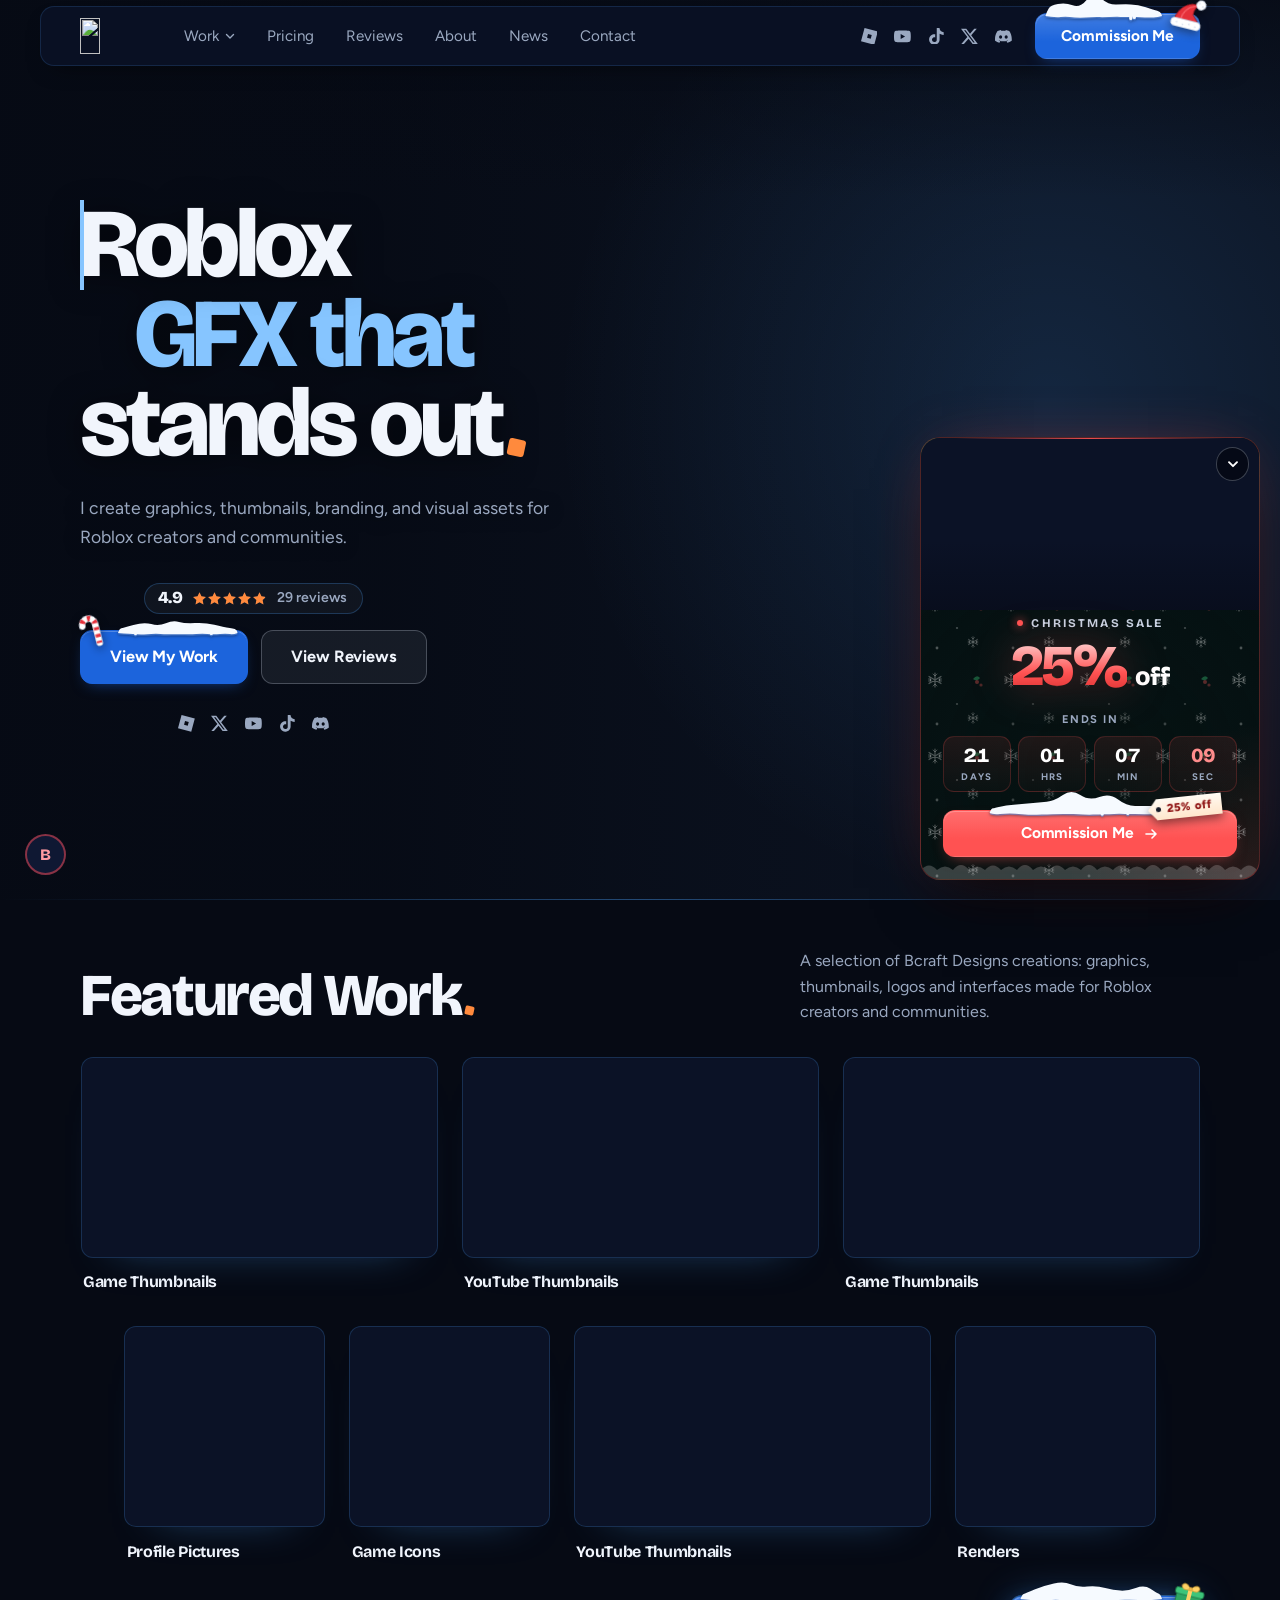
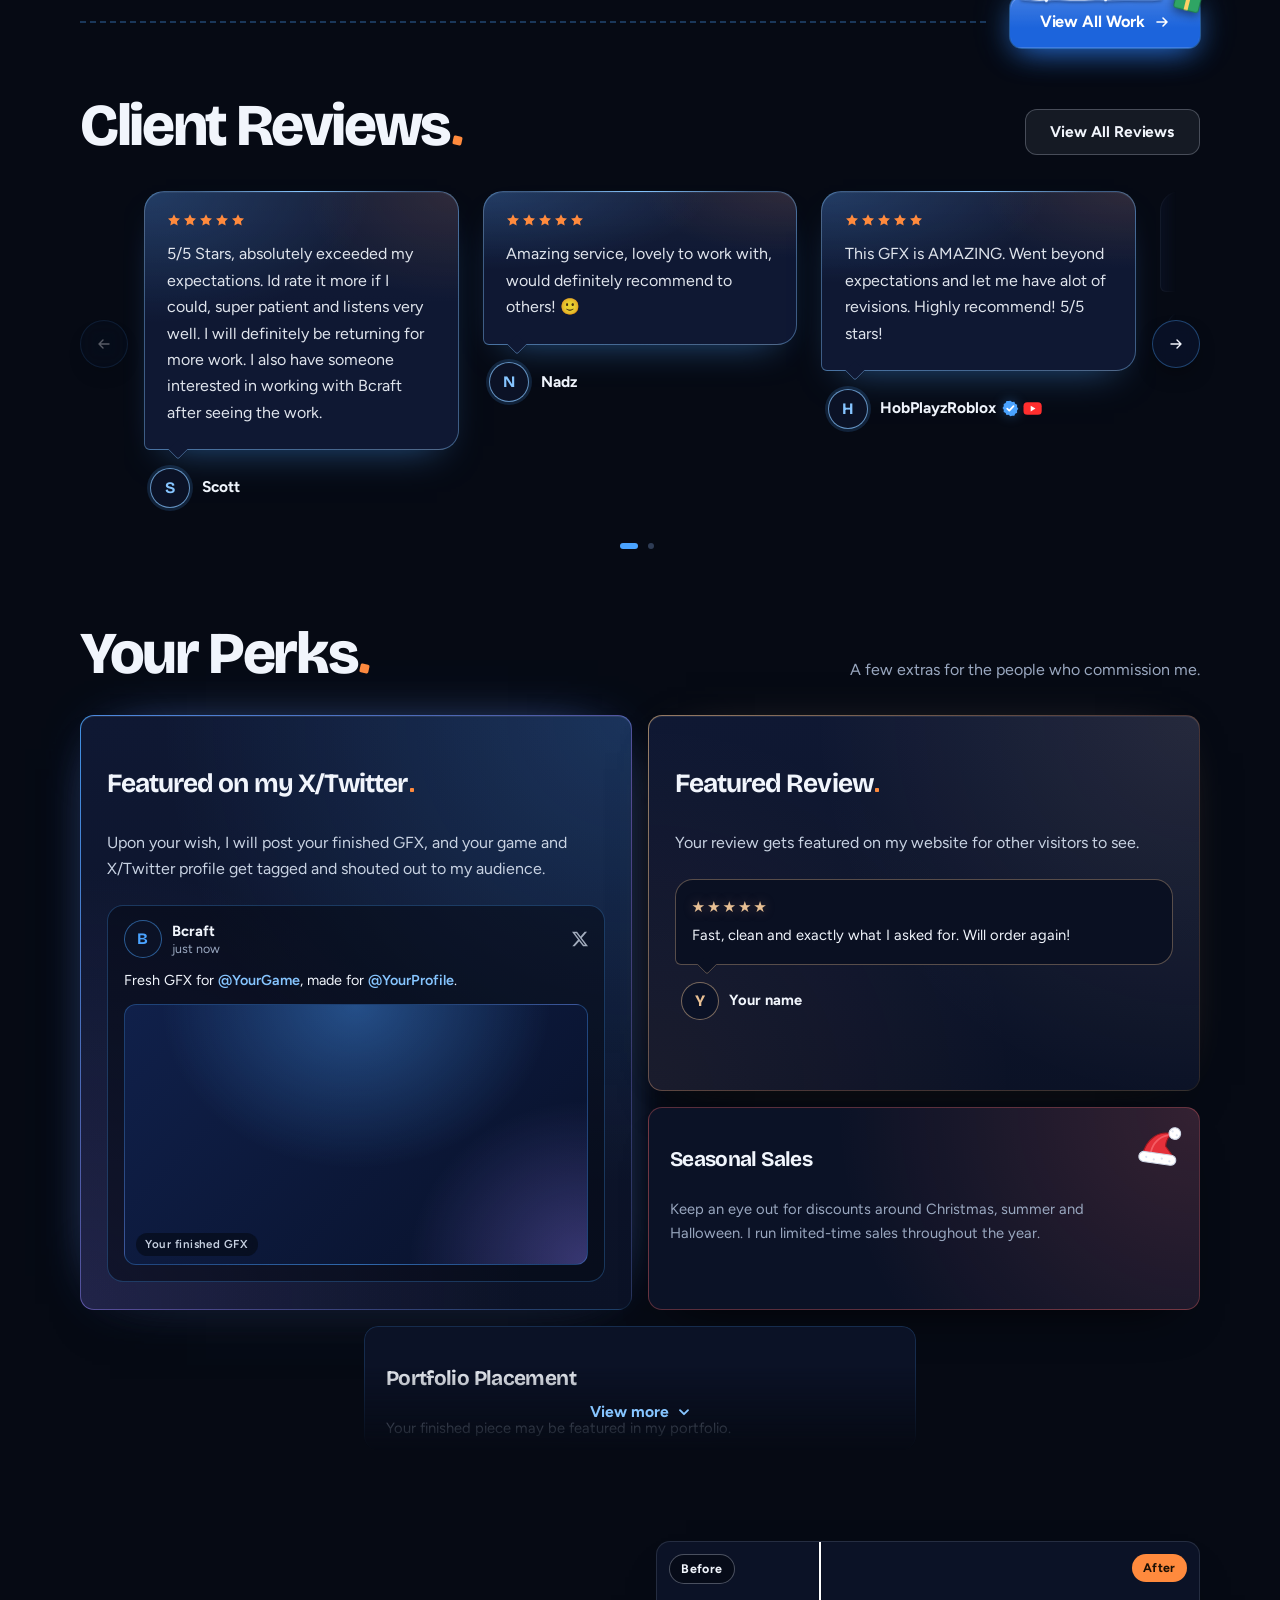
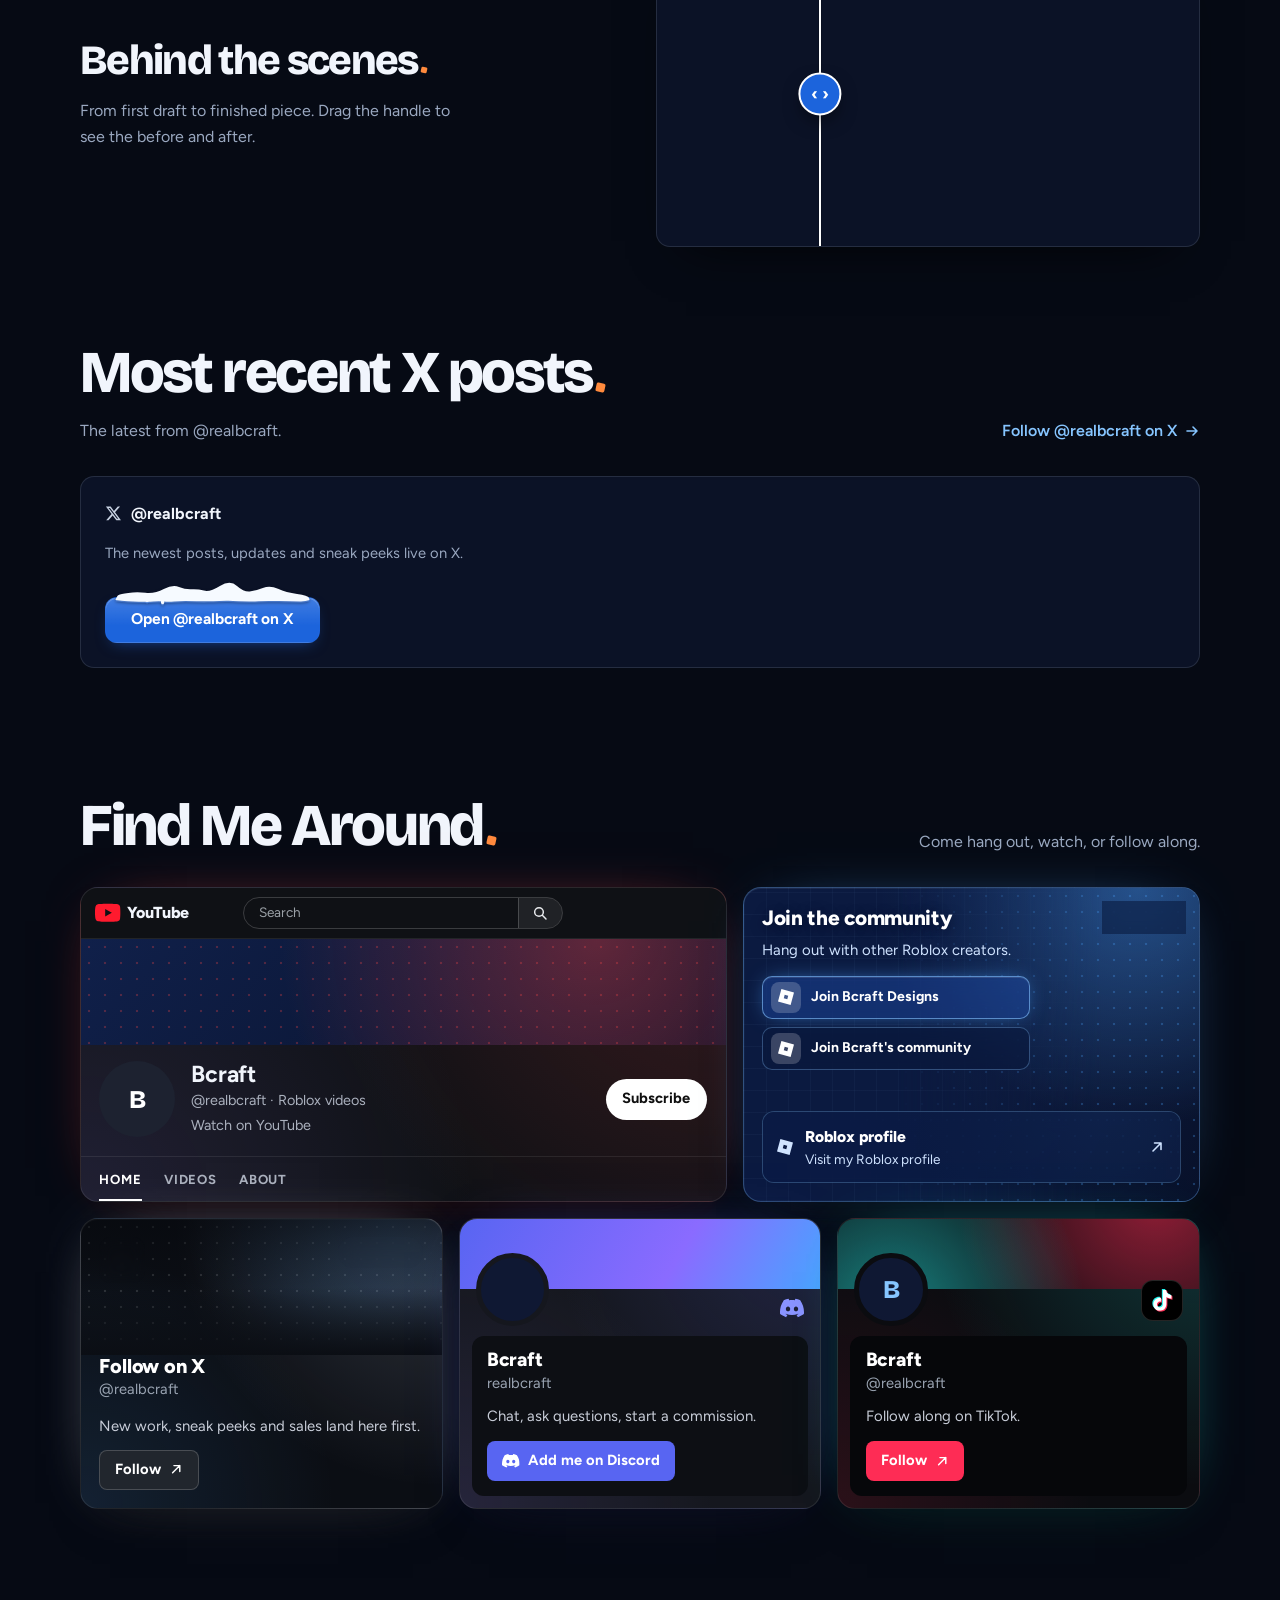
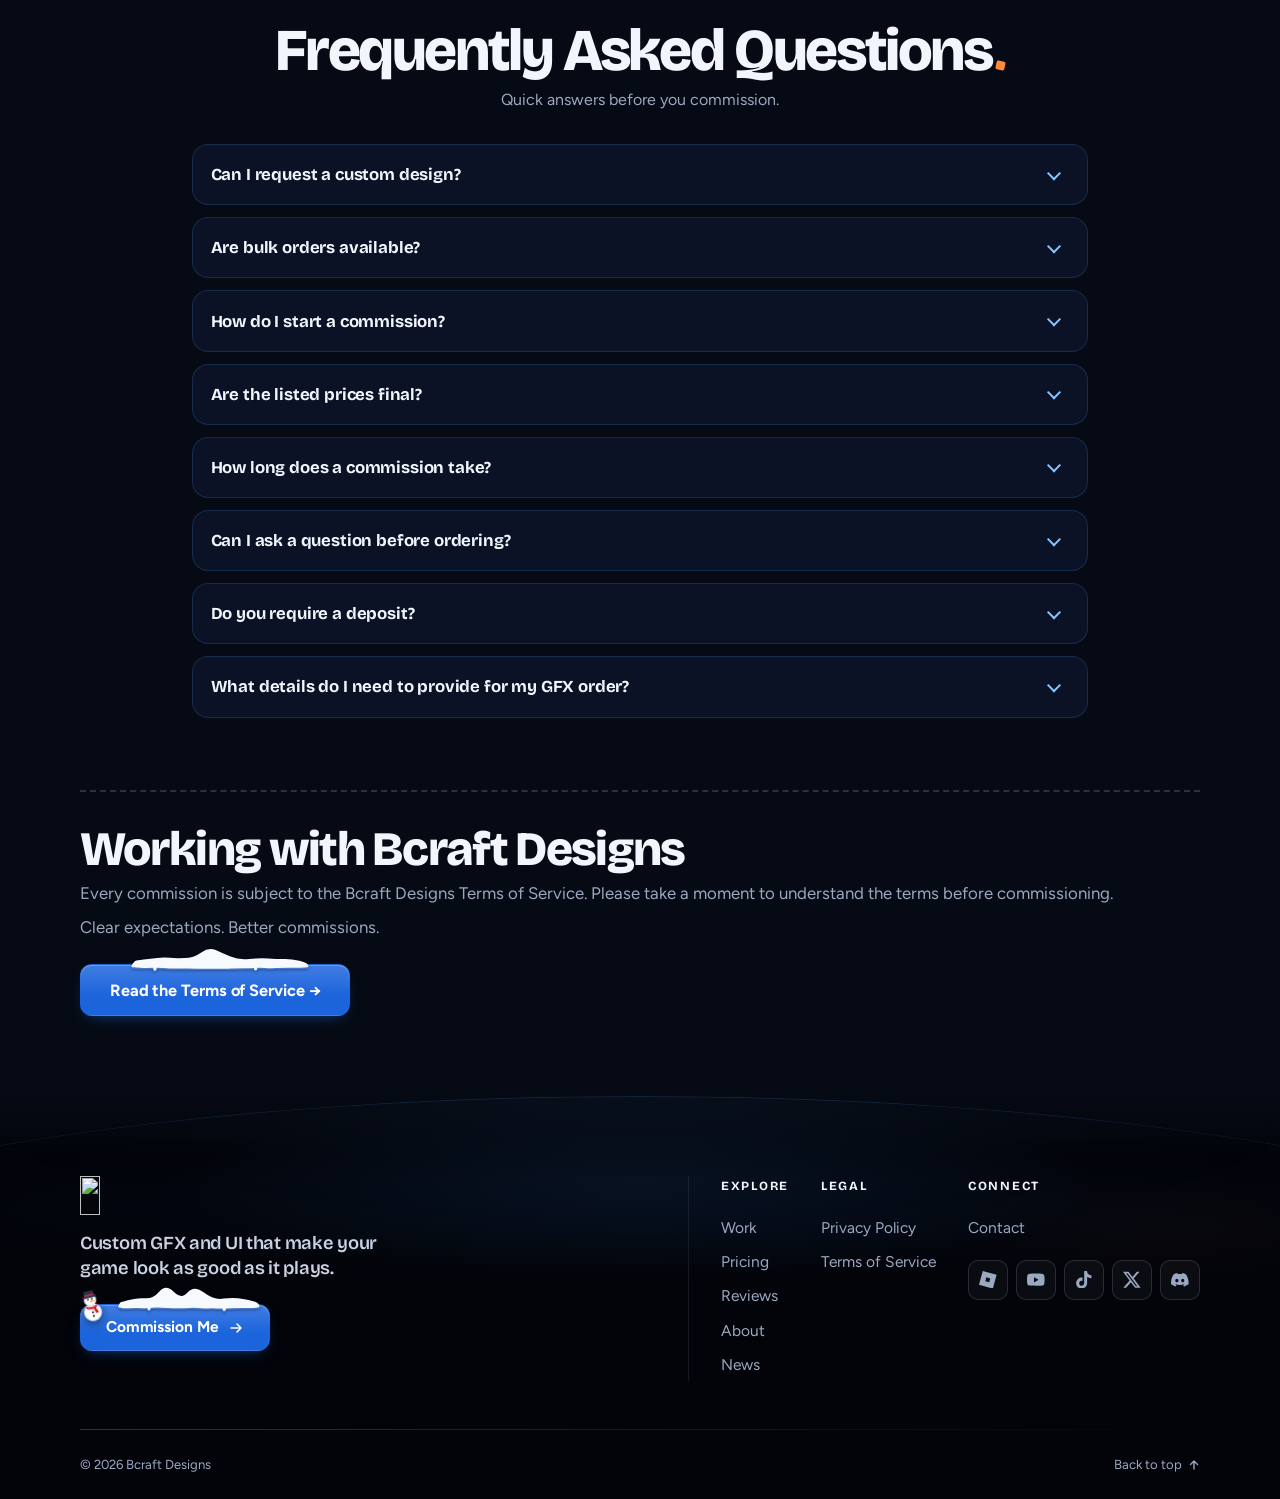
==== index.html @ 09cdb68b "1" ====
<!DOCTYPE html>
<html lang="en">
<head>
  <link rel="icon" href="/favicon.ico" sizes="any">
<link rel="icon" type="image/png" sizes="32x32" href="/favicon-32x32.png">
<link rel="apple-touch-icon" href="/apple-touch-icon.png">
  <meta charset="UTF-8">
  <meta name="viewport" content="width=device-width, initial-scale=1">
  <meta name="theme-color" content="#060a14">
  <title>Bcraft Designs | Roblox Graphics Designer</title>
  <meta name="description" content="Bcraft Designs creates graphics, thumbnails, branding, and visual assets for Roblox creators and communities.">
  <meta name="color-scheme" content="dark">
  <script type="application/ld+json">{"@context": "https://schema.org", "@type": "Organization", "name": "Bcraft Designs", "description": "Graphics, thumbnails, branding, and visual assets for Roblox creators and communities.", "sameAs": ["https://x.com/realbcraft", "https://www.roblox.com/groups/15703623/Bcrafts-community"]}</script>
  <script type="application/ld+json">{"@context": "https://schema.org", "@type": "FAQPage", "mainEntity": [{"@type": "Question", "name": "Can I request a custom design?", "acceptedAnswer": {"@type": "Answer", "text": "Yes! Custom requests are welcome. Contact me with your idea, and the price will depend on the product or service it most closely matches."}}, {"@type": "Question", "name": "Are bulk orders available?", "acceptedAnswer": {"@type": "Answer", "text": "Bulk order discounts are available for renders. Contact me to discuss your requirements."}}, {"@type": "Question", "name": "How do I start a commission?", "acceptedAnswer": {"@type": "Answer", "text": "Choose a product from the pricing carousel and use its commission button to contact me. You can also contact me about a custom request."}}, {"@type": "Question", "name": "Are the listed prices final?", "acceptedAnswer": {"@type": "Answer", "text": "The listed prices are the starting prices for the specified products. Contact me to confirm the details of your project before proceeding."}}, {"@type": "Question", "name": "How long does a commission take?", "acceptedAnswer": {"@type": "Answer", "text": "Delivery time is 1-3 days depending on complexity."}}, {"@type": "Question", "name": "Can I ask a question before ordering?", "acceptedAnswer": {"@type": "Answer", "text": "Absolutely. Use the Contact page to discuss your idea or ask any questions before committing."}}, {"@type": "Question", "name": "Do you require a deposit?", "acceptedAnswer": {"@type": "Answer", "text": "Yes — I require a 50% deposit before starting work, with the remaining balance due once your order is delivered."}}, {"@type": "Question", "name": "What details do I need to provide for my GFX order?", "acceptedAnswer": {"@type": "Answer", "text": "Please provide character references, poses, background ideas, models and any specific features you’d like included."}}]}</script>
  <link rel="preconnect" href="https://fonts.googleapis.com">
  <link rel="preconnect" href="https://fonts.gstatic.com" crossorigin>
  <link rel="stylesheet" href="https://fonts.googleapis.com/css2?family=Bricolage+Grotesque:opsz,wght@12..96,500..800&family=Figtree:wght@400;500;600;700&display=swap">
  <link rel="stylesheet" href="/style.css">
  <!-- Starts loading the hero artwork right away, so it is ready sooner -->
  <link rel="preload" as="image" href="/images/hero-main-01.webp" fetchpriority="high">
  <script src="/news-data.js"></script>
  <script src="/script.js" defer></script>
  <script src="/companion.js" defer></script>
  <!-- Homepage "Latest news" strip (data comes from news-data.js) -->
  <style>
    /* Skip link: first Tab stop, lets keyboard users jump past the menu */
    .skip-link { position: fixed; top: 0.75rem; left: 0.75rem; z-index: 1000; padding: 0.6rem 1rem; border-radius: 10px; background: var(--color-accent-bright); color: #04101f; font-weight: 800; transform: translateY(-200%); transition: transform 0.2s ease; }
    .skip-link:focus-visible { transform: none; outline: 2px solid #fff; outline-offset: 2px; }
    #top:focus { outline: none; }
    html { scroll-padding-top: 5.5rem; }

    /* Show the first hero picture right away (before script.js runs).
       Once the script turns it into a slide it gets .hero-slide and the normal slideshow rules take over. */
    .hero .hero-art-main .hero-art-image:not(.hero-slide) { opacity: 1; }

    /* Homepage: sections flow into each other with the same background.
       The coloured side glows (blue / violet / reviews) that used to fade in
       with every new section were removed, so there is no colour change as you scroll. */
    .news-strip { position: relative; }
    .news-strip > .container { position: relative; }

    /* Less space around the reviews section */
    .section.work { padding-bottom: var(--space-3); }
    .section.reviews { padding-top: var(--space-3); padding-bottom: var(--space-2); }
    .section.reviews .section-head { margin-bottom: var(--space-3); }

    /* Reviews: round arrows float beside the cards on wide screens, dots sit centred underneath.
       Below 1000px the arrows move to the two ends of one slim control bar. */
    .review-carousel .review-controls[hidden] { display: none !important; }
    .review-carousel[data-review-carousel] .review-controls { justify-content: space-between; width: min(100%, 20rem); margin: var(--space-1) auto 0; padding: 0.3rem; border: 1px solid var(--color-border); border-radius: 999px; background: rgba(6, 10, 20, 0.6); }
    .review-carousel .review-arrow { width: 40px; height: 40px; border-radius: 50%; border-color: rgba(var(--rgb-blue), 0.35); background-color: rgba(10, 18, 40, 0.85); }
    .review-carousel .review-dots { justify-content: center; }
    @media (min-width: 1000px) {
      .review-carousel[data-review-carousel] { padding-inline: 4rem; }
      .review-carousel[data-review-carousel] .review-controls { display: contents; }
      .review-carousel .review-arrow { position: absolute; top: calc(50% - 1.6rem); width: 48px; height: 48px; margin-top: -24px; -webkit-backdrop-filter: blur(8px); backdrop-filter: blur(8px); box-shadow: 0 10px 24px -12px rgba(0, 0, 0, 0.9); }
      .review-carousel [data-review-prev] { left: 0; }
      .review-carousel [data-review-next] { right: 0; }
      .review-carousel .review-dots { margin-top: 0.5rem; }
    }

    /* Compact "Latest news": small side-by-side cards */
    .news-strip { padding: var(--space-3) 0 var(--space-3); }
    .news-strip-head { display: flex; align-items: flex-end; justify-content: space-between; gap: 0.5rem 1.5rem; margin-bottom: var(--space-4); }
    .news-strip-all { display: inline-flex; align-items: center; gap: 0.35rem; color: var(--color-accent-bright); font-size: 0.88rem; font-weight: 700; }
    .news-strip-all svg { transition: transform 0.2s var(--spring); }
    .news-strip-all:hover svg { transform: translateX(3px); }
    .news-strip-list { display: grid; grid-template-columns: repeat(auto-fit, minmax(min(100%, 21rem), 1fr)); gap: 0.75rem; }
    .news-strip .tag::before { display: none; }
    .news-card { position: relative; display: flex; flex-direction: column; align-items: stretch; gap: 0; text-align: center; color: inherit; transition: transform 0.25s var(--spring); }
    .news-card:hover { transform: translateY(-2px); }
    .news-card:hover .news-card-body { border-color: rgba(var(--rgb-blue), 0.55); }
    .news-card:focus-visible { outline: none; }
    .news-card:focus-visible .news-card-body { outline: 2px solid var(--color-accent-bright); outline-offset: 3px; }
    .news-card-thumb { position: relative; z-index: 2; flex: none; align-self: center; width: 17rem; max-width: 100%; margin-bottom: -1.5rem; overflow: hidden; aspect-ratio: 1430 / 731; border: 1px solid var(--color-border); border-radius: 10px; box-shadow: 0 14px 22px -8px rgba(0, 0, 0, 0.95), 0 0 0 3px var(--color-bg, #060a14); background: linear-gradient(135deg, #10204a, #08112a); }
    .news-card-thumb img.news-card-img { position: absolute; inset: 0; display: block; width: 100%; height: 100%; object-fit: contain; }
    .news-card-thumb:not(.is-template)::before { content: ""; position: absolute; inset: -16px; background: var(--img, none) center / cover no-repeat; filter: blur(22px) brightness(0.65) saturate(1.15); }
    .news-card-thumb.is-template { display: flex; align-items: center; justify-content: center; }
    .news-card-logo { display: block; width: 40%; height: auto; opacity: 0.9; }
        .news-card-body { display: flex; flex: 1; flex-direction: column; align-items: center; gap: 0.25rem; min-width: 0; padding: 2.5rem 1rem 1rem; border: 1px solid var(--color-border); border-radius: var(--radius-card); background-color: var(--color-surface); transition: border-color 0.2s ease; }
    .news-card-meta { display: flex; flex-wrap: wrap; align-items: center; justify-content: center; gap: 0.25rem 0.6rem; }
    .news-card-date { color: var(--color-text-muted); font-size: 0.8rem; font-weight: 600; }
    .news-card-flag { display: inline-block; padding: 0.05rem 0.5rem; border-radius: 5px; background: var(--color-orange); color: var(--color-orange-ink); font-size: 0.72rem; font-weight: 800; transform: rotate(-2deg); }
    .news-card-title { font-size: 1rem; font-weight: 800; line-height: 1.2; letter-spacing: -0.02em; transition: color 0.15s ease; }
    .news-card:hover .news-card-title { color: var(--color-accent-bright); }
    .news-card-desc { display: -webkit-box; -webkit-box-orient: vertical; -webkit-line-clamp: 1; line-clamp: 1; overflow: hidden; max-width: 100%; color: var(--color-text-muted); font-size: 0.86rem; }
    .news-card-more { display: none; }
    .news-placeholder { padding: 0 0.25em; border-bottom: 1px dashed var(--color-orange); border-radius: 3px; background: rgba(var(--rgb-orange), 0.16); color: var(--color-orange-bright); font-weight: 600; }
        @media (prefers-reduced-motion: reduce) {
      .news-card, .news-card:hover, .news-card-body, .news-strip-all svg { transition: none; transform: none; }
    }

    /* Most recent X posts: phones show only the newest post, and the heading says "post" (not "posts") */
    .x-title-single { display: none; }
    @media (max-width: 640px) {
      .x-title-multi { display: none; }
      .x-title-single { display: inline; }
      #x-posts .x-posts-list > .x-post:nth-child(n+2) { display: none; }
    }

    /* News post window (copied from the news page, so a post opens right here on the homepage) */
    .news-sr { position: absolute; width: 1px; height: 1px; margin: -1px; padding: 0; overflow: hidden; clip: rect(0 0 0 0); white-space: nowrap; border: 0; }
    .news-meta { display: flex; flex-wrap: wrap; align-items: center; gap: 0.4rem 0.8rem; }
    .news-date { color: var(--color-text-muted); font-size: 0.86rem; font-weight: 600; }
    .news-badge { display: inline-block; padding: 0.1rem 0.6rem; border: 1px dashed rgba(var(--rgb-orange), 0.7); border-radius: 999px; color: var(--color-orange-bright); font-size: 0.76rem; font-weight: 700; line-height: 1.5; }
    .news-thumb { position: relative; overflow: hidden; aspect-ratio: 1280 / 720; border: 1px solid var(--color-border); border-radius: var(--radius); background: linear-gradient(135deg, #10204a, #08112a); }
    .news-thumb-img { position: absolute; inset: 0; display: block; width: 100%; height: 100%; object-fit: contain; }
    .news-thumb:not(.is-template)::before { content: ""; position: absolute; inset: -16px; background: var(--img, none) center / cover no-repeat; filter: blur(22px) brightness(0.65) saturate(1.15); }
    .news-thumb.is-template { display: flex; align-items: center; justify-content: center; background: radial-gradient(ellipse 70% 80% at 50% 40%, rgba(var(--rgb-blue), 0.18), transparent 75%), linear-gradient(135deg, #10204a, #08112a); }
    .news-thumb-logo { display: block; width: 42%; height: auto; opacity: 0.9; }
    .news-dialog .tag::before { display: none; }
    /* Article view (dialog): small and quiet */
    .news-dialog { width: min(34rem, calc(100% - 1.5rem)); max-height: calc(100vh - 1.5rem); max-height: calc(100dvh - 1.5rem); margin: auto; padding: 0; overflow: auto; overscroll-behavior: contain; border: 1px solid rgba(var(--rgb-blue), 0.32); border-radius: var(--radius-card); background: var(--color-surface); color: var(--color-text); box-shadow: 0 30px 70px -30px rgba(0, 0, 0, 0.9); }
    .news-dialog::backdrop { background: rgba(3, 6, 14, 0.8); }
    .news-article-bar { position: sticky; top: 0; z-index: 5; display: flex; justify-content: flex-end; height: 0; padding: 0 0.6rem; pointer-events: none; }
    .news-close { display: inline-flex; align-items: center; justify-content: center; width: 2.5rem; height: 2.5rem; margin-top: 0.6rem; border: 1px solid rgba(var(--rgb-silver), 0.3); border-radius: 50%; background-color: rgba(11, 18, 38, 0.9); color: var(--color-text); cursor: pointer; pointer-events: auto; transition: background-color 0.15s ease, border-color 0.15s ease; }
    .news-close:hover { border-color: var(--color-accent-bright); background-color: rgba(var(--rgb-blue), 0.25); }
    .news-article-body { padding: var(--space-3) var(--space-3) var(--space-3); padding-right: 3.6rem; }
    .news-article-title { margin-top: 0.8rem; font-size: clamp(1.5rem, 4.5vw, 1.9rem); font-weight: 800; line-height: 1.1; letter-spacing: -0.03em; }
    .news-article-lede { margin-top: 0.7rem; color: var(--color-silver); font-size: 1rem; }
    .news-dialog .news-thumb { width: 100%; max-width: none; margin: 0; border: 0; border-bottom: 1px solid var(--color-border); border-radius: 0; }
    .news-prose { margin-top: 1rem; padding-top: 1rem; border-top: 1px solid var(--color-border); }
    .news-prose p { margin-top: 0.8rem; color: #dbe3f1; font-size: 0.97rem; line-height: 1.7; }
    .news-prose p:first-child { margin-top: 0; }
    .news-prose h3 { margin-top: 1.3rem; font-size: 1.05rem; font-weight: 800; letter-spacing: -0.02em; }
    .news-prose ul { display: grid; gap: 0.4rem; margin-top: 0.8rem; }
    .news-prose li { position: relative; padding-left: 1.1rem; color: #dbe3f1; font-size: 0.97rem; line-height: 1.6; }
    .news-prose li::before { content: ""; position: absolute; left: 0; top: 0.65em; width: 0.4em; height: 0.4em; background-color: var(--color-accent); transform: rotate(45deg); }
    .news-article-actions { display: flex; flex-wrap: wrap; gap: 0.7rem; margin-top: var(--space-3); }
    @media (prefers-reduced-motion: no-preference) {
      .news-dialog[open] { animation: news-dialog-in 0.2s ease both; }
      @keyframes news-dialog-in { from { opacity: 0; transform: translateY(10px); } to { opacity: 1; transform: none; } }
    }
    @media (prefers-reduced-motion: reduce) { .news-close { transition: none; } }

  </style>

</head>
<body class="is-home">
  <a class="skip-link" href="#top">Skip to main content</a>

  <!-- ===== BACKGROUND (decorative, sits behind everything) =====
       The design grid and its details are drawn by style.css (section 3b).
       Only the soft cursor light lives in here. -->
  <div class="site-background" aria-hidden="true">
    <div class="cursor-light" id="cursor-light"></div>
  </div>

  <!-- ===== HEADER / NAVIGATION ===== -->
  <header class="site-header">
    <div class="container header-inner">
      <a class="site-logo" href="/" aria-label="Bcraft Designs, go to homepage" data-tooltip="Go to homepage">
        <img class="site-logo-image" src="/images/logo.webp" alt="" width="512" height="329">
      </a>

      <button class="menu-toggle" type="button" aria-expanded="false" aria-controls="site-menu" aria-label="Open menu">
        <span class="menu-toggle-bar"></span>
        <span class="menu-toggle-bar"></span>
      </button>

      <div class="site-menu" id="site-menu">
        <nav class="site-nav" aria-label="Main navigation">
          <ul class="nav-list">

            <!-- WORK mega menu (preview images are set in script.js) -->
            <li class="nav-item has-mega">
              <button class="nav-link nav-trigger" type="button" aria-expanded="false" aria-controls="mega-work">
                Work <svg class="nav-chevron" width="10" height="10" viewBox="0 0 10 10" aria-hidden="true" focusable="false"><path d="M1.5 3.5 5 7l3.5-3.5" fill="none" stroke="currentColor" stroke-width="1.4" stroke-linecap="round" stroke-linejoin="round"/></svg>
              </button>
              <div class="mega mega-work" id="mega-work" data-mega="work">
                <div class="mega-inner">
                  <div class="mega-main">
                    <p class="mega-eyebrow">Browse the work</p>
                    <ul class="mega-links">
                  <li>
                    <a class="mega-link" href="/work/#game-thumbnails" data-preview="thumbnails">
                      <span class="mega-link-icon" aria-hidden="true"><svg viewBox="0 0 24 24" width="22" height="22" fill="none" stroke="currentColor" stroke-width="1.7" stroke-linecap="round" stroke-linejoin="round" focusable="false"><rect x="3" y="5" width="18" height="14" rx="3"/><circle cx="9" cy="10" r="1.6"/><path d="m21 16-5-5-8 8"/></svg></span>
                      <span class="mega-link-body">
                        <span class="mega-link-title">Thumbnails</span>
                        <span class="mega-link-text">Game and YouTube thumbnails.</span>
                      </span>
                      <svg class="mega-arrow" width="16" height="16" viewBox="0 0 16 16" aria-hidden="true" focusable="false"><path d="M3 8h10M9 4l4 4-4 4" fill="none" stroke="currentColor" stroke-width="1.4" stroke-linecap="round" stroke-linejoin="round"/></svg>
                    </a>
                  </li>
                  <li>
                    <a class="mega-link" href="/work/#game-icons" data-preview="game-icons">
                      <span class="mega-link-icon" aria-hidden="true"><svg viewBox="0 0 24 24" width="22" height="22" fill="none" stroke="currentColor" stroke-width="1.7" stroke-linecap="round" stroke-linejoin="round" focusable="false"><rect x="4" y="4" width="7" height="7" rx="2"/><rect x="13" y="4" width="7" height="7" rx="2"/><rect x="4" y="13" width="7" height="7" rx="2"/><rect x="13" y="13" width="7" height="7" rx="2"/></svg></span>
                      <span class="mega-link-body">
                        <span class="mega-link-title">Game Icons</span>
                        <span class="mega-link-text">Small squares, big first impressions.</span>
                      </span>
                      <svg class="mega-arrow" width="16" height="16" viewBox="0 0 16 16" aria-hidden="true" focusable="false"><path d="M3 8h10M9 4l4 4-4 4" fill="none" stroke="currentColor" stroke-width="1.4" stroke-linecap="round" stroke-linejoin="round"/></svg>
                    </a>
                  </li>
                  <li>
                    <a class="mega-link" href="/work/#ui" data-preview="ui">
                      <span class="mega-link-icon" aria-hidden="true"><svg viewBox="0 0 24 24" width="22" height="22" fill="none" stroke="currentColor" stroke-width="1.7" stroke-linecap="round" stroke-linejoin="round" focusable="false"><rect x="3" y="4" width="18" height="16" rx="3"/><path d="M3 9h18M9 9v11"/></svg></span>
                      <span class="mega-link-body">
                        <span class="mega-link-title">UI</span>
                        <span class="mega-link-text">Roblox interface and UI design.</span>
                      </span>
                      <svg class="mega-arrow" width="16" height="16" viewBox="0 0 16 16" aria-hidden="true" focusable="false"><path d="M3 8h10M9 4l4 4-4 4" fill="none" stroke="currentColor" stroke-width="1.4" stroke-linecap="round" stroke-linejoin="round"/></svg>
                    </a>
                  </li>
                  <li>
                    <a class="mega-link" href="/work/#more" data-preview="more">
                      <span class="mega-link-icon" aria-hidden="true"><svg viewBox="0 0 24 24" width="22" height="22" fill="none" stroke="currentColor" stroke-width="1.7" stroke-linecap="round" stroke-linejoin="round" focusable="false"><circle cx="6" cy="12" r="1.5" fill="currentColor"/><circle cx="12" cy="12" r="1.5" fill="currentColor"/><circle cx="18" cy="12" r="1.5" fill="currentColor"/></svg></span>
                      <span class="mega-link-body">
                        <span class="mega-link-title">More</span>
                        <span class="mega-link-text">Everything else I make.</span>
                      </span>
                      <svg class="mega-arrow" width="16" height="16" viewBox="0 0 16 16" aria-hidden="true" focusable="false"><path d="M3 8h10M9 4l4 4-4 4" fill="none" stroke="currentColor" stroke-width="1.4" stroke-linecap="round" stroke-linejoin="round"/></svg>
                    </a>
                  </li>
                    </ul>
                    <div class="mega-foot">
                      <a class="mega-all" href="/work/">View all work <svg class="mega-arrow" width="16" height="16" viewBox="0 0 16 16" aria-hidden="true" focusable="false"><path d="M3 8h10M9 4l4 4-4 4" fill="none" stroke="currentColor" stroke-width="1.4" stroke-linecap="round" stroke-linejoin="round"/></svg></a>
                      <a class="mega-aside" href="/pricing/">
                        <span class="mega-aside-text">Need something custom?</span>
                        <span class="mega-aside-link">See pricing</span>
                      </a>
                    </div>
                    <!-- Large banner slot. Image path is set in script.js (MEGA_BANNER_DATA) -->
                    <figure class="mega-banner" aria-hidden="true">
                      <img class="mega-banner-image" src="" alt="">
                    </figure>
                  </div>
                </div>
              </div>
            </li>

            <li class="nav-item"><a class="nav-link" href="/pricing/">Pricing</a></li>
            <li class="nav-item"><a class="nav-link" href="/reviews/">Reviews</a></li>
            <li class="nav-item"><a class="nav-link" href="/about/">About</a></li>
            <li class="nav-item"><a class="nav-link" href="/news/">News</a></li>
            <li class="nav-item"><a class="nav-link" href="/contact/">Contact</a></li>
          </ul>
        </nav>
        <!-- Social icons. The links are set in script.js (SOCIAL_LINKS), not here. -->
        <ul class="nav-socials" aria-label="Bcraft Designs on social media">
          <li>
            <a class="nav-social" href="#" data-social="robloxCommunity" data-tooltip="Roblox" aria-label="Bcraft Designs on Roblox">
              <svg viewBox="0 0 24 24" aria-hidden="true" focusable="false"><path fill="currentColor" d="M18.926 23.998 0 18.892 5.075 0 24 5.108ZM15.348 10.09l-5.282-1.453-1.414 5.273 5.282 1.453z"/></svg>
            </a>
          </li>
          <li>
            <a class="nav-social" href="#" data-social="youtube" data-tooltip="YouTube" aria-label="Bcraft Designs on YouTube">
              <svg viewBox="0 0 24 24" aria-hidden="true" focusable="false"><path fill="currentColor" d="M23.498 6.186a3.016 3.016 0 0 0-2.122-2.136C19.505 3.545 12 3.545 12 3.545s-7.505 0-9.377.505A3.017 3.017 0 0 0 .502 6.186C0 8.07 0 12 0 12s0 3.93.502 5.814a3.016 3.016 0 0 0 2.122 2.136c1.871.505 9.376.505 9.376.505s7.505 0 9.377-.505a3.015 3.015 0 0 0 2.122-2.136C24 15.93 24 12 24 12s0-3.93-.502-5.814zM9.545 15.568V8.432L15.818 12l-6.273 3.568z"/></svg>
            </a>
          </li>
          <li>
            <a class="nav-social" href="#" data-social="x" data-tooltip="X / Twitter" aria-label="Bcraft Designs on X (Twitter)">
              <svg viewBox="0 0 24 24" aria-hidden="true" focusable="false"><path fill="currentColor" d="M18.901 1.153h3.68l-8.04 9.19L24 22.846h-7.406l-5.8-7.584-6.638 7.584H.474l8.6-9.83L0 1.154h7.594l5.243 6.932ZM17.61 20.644h2.039L6.486 3.24H4.298Z"/></svg>
            </a>
          </li>
          <li>
            <a class="nav-social" href="#" data-social="discord" data-tooltip="Discord" aria-label="Bcraft Designs on Discord">
              <svg viewBox="0 0 24 24" aria-hidden="true" focusable="false"><path fill="currentColor" d="M20.317 4.3698a19.7913 19.7913 0 00-4.8851-1.5152.0741.0741 0 00-.0785.0371c-.211.3753-.4447.8648-.6083 1.2495-1.8447-.2762-3.68-.2762-5.4868 0-.1636-.3933-.4058-.8742-.6177-1.2495a.077.077 0 00-.0785-.037 19.7363 19.7363 0 00-4.8852 1.515.0699.0699 0 00-.0321.0277C.5334 9.0458-.319 13.5799.0992 18.0578a.0824.0824 0 00.0312.0561c2.0528 1.5076 4.0413 2.4228 5.9929 3.0294a.0777.0777 0 00.0842-.0276c.4616-.6304.8731-1.2952 1.226-1.9942a.076.076 0 00-.0416-.1057c-.6528-.2476-1.2743-.5495-1.8722-.8923a.077.077 0 01-.0076-.1277c.1258-.0943.2517-.1923.3718-.2914a.0743.0743 0 01.0776-.0105c3.9278 1.7933 8.18 1.7933 12.0614 0a.0739.0739 0 01.0785.0095c.1202.099.246.1981.3728.2924a.077.077 0 01-.0066.1276 12.2986 12.2986 0 01-1.873.8914.0766.0766 0 00-.0407.1067c.3604.698.7719 1.3628 1.225 1.9932a.076.076 0 00.0842.0286c1.961-.6067 3.9495-1.5219 6.0023-3.0294a.077.077 0 00.0313-.0552c.5004-5.177-.8382-9.6739-3.5485-13.6604a.061.061 0 00-.0312-.0286zM8.02 15.3312c-1.1825 0-2.1569-1.0857-2.1569-2.419 0-1.3332.9555-2.4189 2.157-2.4189 1.2108 0 2.1757 1.0952 2.1568 2.419 0 1.3332-.9555 2.4189-2.1569 2.4189zm7.9748 0c-1.1825 0-2.1569-1.0857-2.1569-2.419 0-1.3332.9554-2.4189 2.1569-2.4189 1.2108 0 2.1757 1.0952 2.1568 2.419 0 1.3332-.946 2.4189-2.1568 2.4189Z"/></svg>
            </a>
          </li>
        </ul>
        <a class="button button-primary" href="/pricing/">Commission Me</a>
      </div>
    </div>
  </header>

  <main id="top" tabindex="-1">

    <!-- ===== HERO ===== -->
    <section class="hero" aria-labelledby="hero-title">
      <!--
        HOW TO ADD YOUR ARTWORK:
        Save your featured hero piece in the images/ folder as
          images/hero-main-01.webp        (16:9, 1920 x 1080 px)
        It fills the whole hero automatically
        (path is set in HERO_ARTWORK at the top of script.js).
        Keep the important part of the artwork on the right side: the left
        side is darkened so the headline stays readable.
      -->
      <div class="hero-visual" data-hero-visual>
        <div class="hero-fx" aria-hidden="true">
          <span class="hero-fx-glow"></span>
        </div>
        <figure class="hero-art hero-art-main" data-hero-art="main">
          <div class="hero-art-frame">
            <img class="hero-art-image" src="/images/hero-main-01.webp" width="1920" height="1080" fetchpriority="high" decoding="async" alt="">
          </div>
        </figure>
      </div>

      <div class="container hero-inner">

        <div class="hero-content">
          <h1 id="hero-title" class="hero-title">
            <span class="hero-line"><span class="hero-fx-word" data-text="Roblox">Roblox</span></span>
            <span class="hero-line hero-line-indent">GFX that</span>
            <span class="hero-line">stands out<span class="brick" aria-hidden="true"></span></span>
          </h1>
          <p class="hero-text">
            I create graphics, thumbnails, branding, and visual assets
            for Roblox creators and communities.
          </p>
          <div class="hero-cta">
            <!-- Average rating. Filled in by script.js from REVIEWS; hidden until then. -->
            <a class="hero-rating" href="/reviews/" data-rating-summary hidden>
              <span class="hero-rating-score" data-rating-score></span>
              <span class="rating-stars" aria-hidden="true">
                <span class="rating-stars-base"><svg class="rating-star" viewBox="0 0 16 16" aria-hidden="true" focusable="false"><path d="M8 1.3l2.08 4.36 4.77.62-3.5 3.3.88 4.74L8 11.95 3.77 14.32l.88-4.74-3.5-3.3 4.77-.62z"/></svg><svg class="rating-star" viewBox="0 0 16 16" aria-hidden="true" focusable="false"><path d="M8 1.3l2.08 4.36 4.77.62-3.5 3.3.88 4.74L8 11.95 3.77 14.32l.88-4.74-3.5-3.3 4.77-.62z"/></svg><svg class="rating-star" viewBox="0 0 16 16" aria-hidden="true" focusable="false"><path d="M8 1.3l2.08 4.36 4.77.62-3.5 3.3.88 4.74L8 11.95 3.77 14.32l.88-4.74-3.5-3.3 4.77-.62z"/></svg><svg class="rating-star" viewBox="0 0 16 16" aria-hidden="true" focusable="false"><path d="M8 1.3l2.08 4.36 4.77.62-3.5 3.3.88 4.74L8 11.95 3.77 14.32l.88-4.74-3.5-3.3 4.77-.62z"/></svg><svg class="rating-star" viewBox="0 0 16 16" aria-hidden="true" focusable="false"><path d="M8 1.3l2.08 4.36 4.77.62-3.5 3.3.88 4.74L8 11.95 3.77 14.32l.88-4.74-3.5-3.3 4.77-.62z"/></svg></span>
                <span class="rating-stars-fill" data-rating-fill><svg class="rating-star" viewBox="0 0 16 16" aria-hidden="true" focusable="false"><path d="M8 1.3l2.08 4.36 4.77.62-3.5 3.3.88 4.74L8 11.95 3.77 14.32l.88-4.74-3.5-3.3 4.77-.62z"/></svg><svg class="rating-star" viewBox="0 0 16 16" aria-hidden="true" focusable="false"><path d="M8 1.3l2.08 4.36 4.77.62-3.5 3.3.88 4.74L8 11.95 3.77 14.32l.88-4.74-3.5-3.3 4.77-.62z"/></svg><svg class="rating-star" viewBox="0 0 16 16" aria-hidden="true" focusable="false"><path d="M8 1.3l2.08 4.36 4.77.62-3.5 3.3.88 4.74L8 11.95 3.77 14.32l.88-4.74-3.5-3.3 4.77-.62z"/></svg><svg class="rating-star" viewBox="0 0 16 16" aria-hidden="true" focusable="false"><path d="M8 1.3l2.08 4.36 4.77.62-3.5 3.3.88 4.74L8 11.95 3.77 14.32l.88-4.74-3.5-3.3 4.77-.62z"/></svg><svg class="rating-star" viewBox="0 0 16 16" aria-hidden="true" focusable="false"><path d="M8 1.3l2.08 4.36 4.77.62-3.5 3.3.88 4.74L8 11.95 3.77 14.32l.88-4.74-3.5-3.3 4.77-.62z"/></svg></span>
              </span>
              <span class="hero-rating-count" data-rating-count></span>
            </a>
            <div class="hero-actions">
              <a class="button button-primary button-lg" href="#work">View My Work</a>
              <a class="button button-secondary button-lg" href="#reviews">View Reviews</a>
            </div>
            <ul class="hero-socials" aria-label="Bcraft Designs on social media">
              <li>
                <a class="nav-social" href="#" data-social="robloxCommunity" data-tooltip="Roblox" aria-label="Bcraft Designs on Roblox">
                  <svg viewBox="0 0 24 24" aria-hidden="true" focusable="false"><path fill="currentColor" d="M18.926 23.998 0 18.892 5.075 0 24 5.108ZM15.348 10.09l-5.282-1.453-1.414 5.273 5.282 1.453z"/></svg>
                </a>
              </li>
              <li>
                <a class="nav-social" href="#" data-social="x" data-tooltip="X / Twitter" aria-label="Bcraft Designs on X (Twitter)">
                  <svg viewBox="0 0 24 24" aria-hidden="true" focusable="false"><path fill="currentColor" d="M18.901 1.153h3.68l-8.04 9.19L24 22.846h-7.406l-5.8-7.584-6.638 7.584H.474l8.6-9.83L0 1.154h7.594l5.243 6.932ZM17.61 20.644h2.039L6.486 3.24H4.298Z"/></svg>
                </a>
              </li>
              <li>
                <a class="nav-social" href="#" data-social="youtube" data-tooltip="YouTube" aria-label="Bcraft Designs on YouTube">
                  <svg viewBox="0 0 24 24" aria-hidden="true" focusable="false"><path fill="currentColor" d="M23.498 6.186a3.016 3.016 0 0 0-2.122-2.136C19.505 3.545 12 3.545 12 3.545s-7.505 0-9.377.505A3.017 3.017 0 0 0 .502 6.186C0 8.07 0 12 0 12s0 3.93.502 5.814a3.016 3.016 0 0 0 2.122 2.136c1.871.505 9.376.505 9.376.505s7.505 0 9.377-.505a3.015 3.015 0 0 0 2.122-2.136C24 15.93 24 12 24 12s0-3.93-.502-5.814zM9.545 15.568V8.432L15.818 12l-6.273 3.568z"/></svg>
                </a>
              </li>
              <li>
                <a class="nav-social" href="#" data-social="discord" data-tooltip="Discord" aria-label="Bcraft Designs on Discord">
                  <svg viewBox="0 0 24 24" aria-hidden="true" focusable="false"><path fill="currentColor" d="M20.317 4.3698a19.7913 19.7913 0 00-4.8851-1.5152.0741.0741 0 00-.0785.0371c-.211.3753-.4447.8648-.6083 1.2495-1.8447-.2762-3.68-.2762-5.4868 0-.1636-.3933-.4058-.8742-.6177-1.2495a.077.077 0 00-.0785-.037 19.7363 19.7363 0 00-4.8852 1.515.0699.0699 0 00-.0321.0277C.5334 9.0458-.319 13.5799.0992 18.0578a.0824.0824 0 00.0312.0561c2.0528 1.5076 4.0413 2.4228 5.9929 3.0294a.0777.0777 0 00.0842-.0276c.4616-.6304.8731-1.2952 1.226-1.9942a.076.076 0 00-.0416-.1057c-.6528-.2476-1.2743-.5495-1.8722-.8923a.077.077 0 01-.0076-.1277c.1258-.0943.2517-.1923.3718-.2914a.0743.0743 0 01.0776-.0105c3.9278 1.7933 8.18 1.7933 12.0614 0a.0739.0739 0 01.0785.0095c.1202.099.246.1981.3728.2924a.077.077 0 01-.0066.1276 12.2986 12.2986 0 01-1.873.8914.0766.0766 0 00-.0407.1067c.3604.698.7719 1.3628 1.225 1.9932a.076.076 0 00.0842.0286c1.961-.6067 3.9495-1.5219 6.0023-3.0294a.077.077 0 00.0313-.0552c.5004-5.177-.8382-9.6739-3.5485-13.6604a.061.061 0 00-.0312-.0286zM8.02 15.3312c-1.1825 0-2.1569-1.0857-2.1569-2.419 0-1.3332.9555-2.4189 2.157-2.4189 1.2108 0 2.1757 1.0952 2.1568 2.419 0 1.3332-.9555 2.4189-2.1569 2.4189zm7.9748 0c-1.1825 0-2.1569-1.0857-2.1569-2.419 0-1.3332.9554-2.4189 2.1569-2.4189 1.2108 0 2.1757 1.0952 2.1568 2.419 0 1.3332-.946 2.4189-2.1568 2.4189Z"/></svg>
                </a>
              </li>
            </ul>
          </div>
        </div>


      </div>
    </section>

    <!-- ===== FEATURED WORK =====
         The artwork slots are generated by script.js from the WORK_ITEMS list.
         To add your artwork, edit WORK_ITEMS in script.js and put the images in images/work/. -->
    <section class="section work" id="work" aria-labelledby="work-title">
      <div class="container">
        <div class="section-head work-head" data-reveal>
          <h2 id="work-title" class="section-title">Featured Work</h2>
          <p class="work-lead">
            A selection of Bcraft Designs creations: graphics, thumbnails, logos and interfaces
            made for Roblox creators and communities.
          </p>
        </div>

        <div class="work-grid" data-work-grid></div>
        <noscript><p class="x-posts-noscript">The gallery needs JavaScript. You can browse everything on the <a href="/work/">Work page</a>.</p></noscript>

        <div class="work-footer" data-reveal>
          <span class="work-footer-rule" aria-hidden="true"></span>
          <a class="button button-primary button-lg work-all-button" href="/work/">View All Work <svg width="16" height="16" viewBox="0 0 16 16" aria-hidden="true" focusable="false"><path d="M3 8h10M9 4l4 4-4 4" fill="none" stroke="currentColor" stroke-width="1.6" stroke-linecap="round" stroke-linejoin="round"/></svg></a>
        </div>
      </div>
    </section>

    <!-- ===== CLIENT REVIEWS =====
         The cards are generated by script.js from the REVIEWS list.
         To change which reviews appear here, edit REVIEWS in script.js. -->
    <section class="section reviews" id="reviews" aria-labelledby="reviews-title">
      <div class="container">
        <div class="section-head" data-reveal>
          <h2 id="reviews-title" class="section-title">Client Reviews</h2>
          <a class="button button-secondary" href="/reviews/">View All Reviews</a>
        </div>

        <div class="review-carousel" data-review-carousel data-reveal data-reveal-index="1">
          <div class="review-track" data-review-track tabindex="0" role="region" aria-roledescription="carousel" aria-label="Featured client reviews"></div>
          <div class="review-controls">
            <div class="review-dots" data-review-dots></div>
            <div class="review-arrows">
              <button class="review-arrow" type="button" data-review-prev aria-label="Previous reviews"><svg width="16" height="16" viewBox="0 0 16 16" aria-hidden="true" focusable="false"><path d="M13 8H3M7 4 3 8l4 4" fill="none" stroke="currentColor" stroke-width="1.4" stroke-linecap="round" stroke-linejoin="round"/></svg></button>
              <button class="review-arrow" type="button" data-review-next aria-label="Next reviews"><svg width="16" height="16" viewBox="0 0 16 16" aria-hidden="true" focusable="false"><path d="M3 8h10M9 4l4 4-4 4" fill="none" stroke="currentColor" stroke-width="1.4" stroke-linecap="round" stroke-linejoin="round"/></svg></button>
            </div>
          </div>
        </div>
      </div>
    </section>

    <!-- ===== YOUR PERKS (EXPERIMENTAL) =====
         To remove it: delete this whole <section>, and the "YOUR PERKS" block at the end of style.css
         (and the small "Your Perks" piece in the seasonal part of script.js, optional).
         To change a perk, just edit its text below.
         The two mock-ups in the first two cards are decoration (aria-hidden) with example names. -->
    <section class="section perks" id="perks" aria-labelledby="perks-title">
      <div class="container">
        <div class="section-head perks-head" data-reveal>
          <h2 id="perks-title" class="section-title">Your Perks</h2>
          <p class="perks-lead">A few extras for the people who commission me.</p>
        </div>

        <ul class="perks-grid">
          <li class="perk-card" data-reveal>
            <h3 class="perk-title">Featured on my X/Twitter</h3>
            <p class="perk-text">Upon your wish, I will post your finished GFX, and your game and X/Twitter profile get tagged and shouted out to my audience.</p>
            <div class="perk-mock mock-post" aria-hidden="true">
              <div class="mock-post-head">
                <span class="mock-avatar mock-avatar--pfp">B<img src="/images/homepage-twitter-pfp-01.webp" alt="" loading="lazy" onerror="this.remove()"></span>
                <span class="mock-who"><strong>Bcraft</strong><span>just now</span></span>
                <svg class="mock-x" viewBox="0 0 24 24" aria-hidden="true" focusable="false"><path fill="currentColor" d="M18.901 1.153h3.68l-8.04 9.19L24 22.846h-7.406l-5.8-7.584-6.638 7.584H.474l8.6-9.83L0 1.154h7.594l5.243 6.932ZM17.61 20.644h2.039L6.486 3.24H4.298Z"/></svg>
              </div>
              <p class="mock-post-text">Fresh GFX for <b>@YourGame</b>, made for <b>@YourProfile</b>.</p>
              <div class="mock-post-art"><img src="/images/work/portfolio-thumbnail-01.webp" alt="" width="1280" height="720" loading="lazy" onerror="this.remove()"><span>Your finished GFX</span></div>
            </div>
          </li>

          <li class="perk-card" data-reveal data-reveal-index="1">
            <h3 class="perk-title">Featured Review</h3>
            <p class="perk-text">Your review gets featured on my website for other visitors to see.</p>
            <div class="perk-mock mock-review" aria-hidden="true">
              <div class="mock-bubble">
                <span class="mock-stars">&#9733;&#9733;&#9733;&#9733;&#9733;</span>
                <p>Fast, clean and exactly what I asked for. Will order again!</p>
              </div>
              <div class="mock-author"><span class="mock-avatar mock-avatar--initial">Y</span><span class="mock-name">Your name</span></div>
            </div>
          </li>

          <li class="perk-card" data-reveal data-reveal-index="2" data-perk-season>
            <h3 class="perk-title">Seasonal Sales</h3>
            <p class="perk-text">Keep an eye out for discounts around Christmas, summer and Halloween. I run limited-time sales throughout the year.</p>
          </li>

          <li class="perk-card" id="perk-portfolio" data-reveal data-reveal-index="1">
            <h3 class="perk-title">Portfolio Placement</h3>
            <p class="perk-text">Your finished piece may be featured in my portfolio.</p>
            <div class="perk-mock mock-portfolio" aria-hidden="true">
              <span class="mock-tile"></span>
              <span class="mock-tile mock-tile--yours"><img src="/images/logo.webp" alt="" width="512" height="329" loading="lazy"></span>
              <span class="mock-tile"></span>
            </div>
          </li>

        </ul>
        <div class="perks-more" data-perks-more hidden>
          <button class="button button-secondary perks-more-btn" type="button" aria-expanded="false" aria-controls="perk-portfolio"><span class="perks-more-label">View more</span><svg class="perks-more-chevron" width="14" height="14" viewBox="0 0 14 14" aria-hidden="true" focusable="false"><path d="M3 5.2l4 4 4-4" fill="none" stroke="currentColor" stroke-width="1.9" stroke-linecap="round" stroke-linejoin="round"/></svg></button>
        </div>
        <script>
          // Portfolio Placement starts as a faded peek (just its top shows); the button grows it open
          // and folds it back. Runs right here (not in script.js) so the full card never flashes first.
          (function () {
            var card = document.getElementById('perk-portfolio');
            var wrap = document.querySelector('[data-perks-more]');
            var btn = wrap && wrap.querySelector('button');
            if (!card || !btn) return;
            var label = btn.querySelector('.perks-more-label');
            var calm = window.matchMedia && window.matchMedia('(prefers-reduced-motion: reduce)').matches;
            var timer = 0;
            card.classList.add('is-peek');
            card.inert = true;               // the peek is for looking at: no focus, no clicks
            wrap.classList.add('is-peek');
            wrap.hidden = false;

            function settle(opened) {
              clearTimeout(timer);
              card.style.maxHeight = '';
              card.classList.remove('is-anim');
              card.inert = !opened;
            }
            function finish(opened) {
              if (calm) { settle(opened); return; }
              var done = function (e) {
                if (e && e.propertyName !== 'max-height') return;
                card.removeEventListener('transitionend', done);
                settle(opened);
              };
              card.addEventListener('transitionend', done);
              clearTimeout(timer);
              timer = setTimeout(function () { card.removeEventListener('transitionend', done); settle(opened); }, 900);
            }

            btn.addEventListener('click', function () {
              var opening = card.classList.contains('is-peek');
              btn.setAttribute('aria-expanded', opening ? 'true' : 'false');
              label.textContent = opening ? 'Show less' : 'View more';
              card.classList.add('is-visible');
              card.classList.add('is-anim');
              if (opening) {
                card.inert = false;
                card.style.maxHeight = card.scrollHeight + 'px';
                card.classList.remove('is-peek');
                wrap.classList.remove('is-peek');
                finish(true);
              } else {
                card.style.maxHeight = card.offsetHeight + 'px';
                void card.offsetHeight;      // lets the browser see the start height
                card.style.maxHeight = '';
                card.classList.add('is-peek');
                wrap.classList.add('is-peek');
                finish(false);
              }
            });
          })();
        </script>
      </div>
    </section>

    <!-- ===== BEHIND THE SCENES (before / after) =====
         One drag-to-compare slider: left of the handle = Before (raw / work in progress),
         right = After (the finished piece). Save the artwork (16:9, 1920 x 1080,
         WebP) as:
           images/home-bts-before-01.webp    images/home-bts-after-01.webp
         The slider is handled by script.js (data-compare). -->
    <section class="home-compare" id="behind-the-scenes" aria-labelledby="bts-title">
      <div class="container home-compare-inner">
        <div class="home-compare-copy" data-reveal>
          <h2 id="bts-title" class="section-title home-compare-title">Behind the scenes</h2>
          <p class="home-compare-text">From first draft to finished piece. Drag the handle to see the before and after.</p>
        </div>

        <div data-reveal>
          <figure class="progress" data-compare>
            <div class="progress-frame">
              <div class="progress-pane progress-pane--now">
                <img class="progress-img" data-service-art="/images/home-bts-after-01.webp" alt="The finished piece" width="1920" height="1080">
              </div>
              <div class="progress-pane progress-pane--then">
                <img class="progress-img" data-service-art="/images/home-bts-before-01.webp" alt="The same piece before it was finished" width="1920" height="1080">
              </div>
              <span class="progress-chip progress-chip--then" aria-hidden="true">Before</span>
              <span class="progress-chip progress-chip--now" aria-hidden="true">After</span>
              <span class="progress-handle" aria-hidden="true"></span>
              <input class="progress-range" type="range" min="0" max="100" value="50" aria-label="Slide between the before and the after">
            </div>
          </figure>
        </div>
      </div>
    </section>

    <!-- ===== LATEST NEWS =====
         Shows the newest posts (up to 3) from news-data.js. Hidden until a post is found. -->
    <section class="news-strip" aria-labelledby="news-strip-title" data-news-strip hidden>
      <div class="container">
        <div class="news-strip-head" data-reveal>
          <h2 id="news-strip-title" class="section-title">Latest news</h2>
          <a class="news-strip-all" href="/news/">All news <svg width="16" height="16" viewBox="0 0 16 16" aria-hidden="true" focusable="false"><path d="M3 8h10M9 4l4 4-4 4" fill="none" stroke="currentColor" stroke-width="1.6" stroke-linecap="round" stroke-linejoin="round"/></svg></a>
        </div>
        <div class="news-strip-list" data-news-strip-list data-reveal data-reveal-index="1"></div>
      </div>
    </section>

    <!-- ===== MOST RECENT X POSTS =====
         The posts are listed in news-data.js (X_POSTS) and drawn by script.js.
         The cards are plain HTML, so nothing loads from X. -->
    <section class="section x-posts" id="x-posts" aria-labelledby="x-posts-title">
      <div class="container">
        <div class="x-posts-head" data-reveal>
          <div>
            <h2 id="x-posts-title" class="section-title"><span class="x-title-multi">Most recent X posts</span><span class="x-title-single">Most recent X post</span></h2>
            <p class="x-posts-lead">The latest from @realbcraft.</p>
          </div>
          <a class="x-posts-all" href="https://x.com/realbcraft" target="_blank" rel="noopener noreferrer">Follow @realbcraft on X <svg width="16" height="16" viewBox="0 0 16 16" aria-hidden="true" focusable="false"><path d="M3 8h10M9 4l4 4-4 4" fill="none" stroke="currentColor" stroke-width="1.6" stroke-linecap="round" stroke-linejoin="round"/></svg></a>
        </div>
        <div class="x-posts-list" data-x-posts data-reveal data-reveal-index="1"></div>
        <noscript><p class="x-posts-noscript">The posts need JavaScript. You can read them on <a href="https://x.com/realbcraft" target="_blank" rel="noopener noreferrer">x.com/realbcraft</a>.</p></noscript>
      </div>
    </section>

    <!-- ===== SOCIALS / COMMUNITY ("Find Me Around") =====
         Redesigned after socials.html: each platform is drawn as a small mock-up of its own profile card.
         Links are still set in script.js (SOCIAL_LINKS) through the data-social attributes.
         ARTWORK (optional):
           images/social-gfx-01.webp   Roblox card picture (portrait / square works best; sits on the right and fades out to the left)
           images/social-gfx-02.webp   YouTube channel banner. Use YouTube's desktop size, 2560 x 423, and it fits exactly (a full 2560 x 1440 banner is centre-cropped, like on YouTube)
           images/social-gfx-03.webp   Roblox profile strip (wide strip, cropped to fit)
           images/social-gfx-04.webp   X card banner (any wide-ish picture; it stretches to fill the card top)
           images/socials-pfp.webp     round avatar on the YouTube and Discord cards (optional)
         All styles for this section live in the <style> block right below, with the "fm-" prefix. -->
    <section class="section socials fm" id="socials" aria-labelledby="socials-title">
      <style>
        .fm { --fm-ease: cubic-bezier(0.2, 0.7, 0.2, 1); }
        .fm .socials-lead { margin-left: 0; }
        @media (min-width: 760px) { .fm .socials-lead { margin-left: auto; } }

        .fm-hub { display: grid; grid-template-columns: repeat(12, minmax(0, 1fr)); gap: 1rem; }
        .fm-hub > * { grid-column: span 12; min-width: 0; }
        @media (min-width: 640px) {
          .fm-x, .fm-dc { grid-column: span 6; }
        }
        @media (min-width: 1000px) {
          .fm-yt { grid-column: span 7; }
          .fm-rbx { grid-column: span 5; }
          .fm-x, .fm-dc, .fm-tt { grid-column: span 4; }
        }

        /* Shared card look: dark brand surface, soft corner glows, lift on hover (same recipe as the socials page) */
        .fm-card {
          --g1: var(--rgb-blue);
          --g2: 150, 130, 255;
          position: relative;
          display: flex;
          flex-direction: column;
          overflow: hidden;
          border: 1px solid rgba(255, 255, 255, 0.09);
          border-radius: 18px;
          color: var(--color-text);
          font-family: var(--font-main);
          background-color: #101319;
          background-image:
            radial-gradient(circle at 100% 0, rgba(var(--g1), 0.18), transparent 58%),
            radial-gradient(circle at 0 100%, rgba(var(--g2), 0.13), transparent 55%);
          box-shadow: inset 0 1px 0 rgba(255, 255, 255, 0.07), 0 24px 50px -30px rgba(0, 0, 0, 0.9), 0 0 60px -34px rgba(var(--g1), 0.8);
          transition: transform 0.22s var(--spring), border-color 0.18s ease, box-shadow 0.25s ease;
        }
        a.fm-card:hover, a.fm-card:focus-visible, .fm-rbx:hover {
          transform: translateY(-3px);
          border-color: rgba(var(--g1), 0.7);
          box-shadow: inset 0 1px 0 rgba(255, 255, 255, 0.1), 0 28px 54px -28px rgba(0, 0, 0, 0.9), 0 0 70px -26px rgba(var(--g1), 0.95);
        }
        a.fm-card:focus-visible { outline: 2px solid var(--color-accent-bright); outline-offset: 3px; }
        .fm svg { display: block; }
        .fm-ico { width: 1.25rem; height: 1.25rem; flex: none; }

        /* Artwork frame: labelled slot underneath, the image fades in on top once it loads */
        .fm-art { position: relative; overflow: hidden; background: radial-gradient(circle at 80% 0, rgba(var(--g1), 0.35), transparent 60%), radial-gradient(rgba(var(--g1), 0.28) 1px, transparent 1.6px) 0 0 / 16px 16px, linear-gradient(135deg, #10204a, #08112a); }
        .fm-art-slot { position: absolute; inset: 0; display: grid; place-content: center; gap: 0.15rem; text-align: center; color: rgba(255, 255, 255, 0.6); font-size: 0.72rem; font-weight: 600; letter-spacing: 0.04em; }
        .fm-art-slot b { color: rgba(255, 255, 255, 0.85); font-size: 0.7rem; letter-spacing: 0.12em; text-transform: uppercase; }
        .fm-art:has(.is-loaded) .fm-art-slot { visibility: hidden; transition: visibility 0s 0.4s; }
        .fm-art-img { position: absolute; inset: 0; width: 100%; height: 100%; object-fit: cover; opacity: 0; transition: opacity 0.4s ease; }
        .fm-art-img.is-loaded { opacity: 1; }
        
        /* Round avatar: letter underneath, optional photo on top */
        .fm-avatar { position: relative; display: grid; flex: none; place-items: center; overflow: hidden; border-radius: 50%; background: var(--color-surface-raised); color: var(--color-accent-bright); font: 800 1.6rem var(--font-display); }
        .fm-avatar img { position: absolute; inset: 0; width: 100%; height: 100%; object-fit: cover; opacity: 0; transition: opacity 0.3s ease; }
        .fm-avatar img.is-loaded { opacity: 1; }

        .fm-kicker { color: rgba(255, 255, 255, 0.55); font-size: 0.72rem; font-weight: 700; letter-spacing: 0.12em; text-transform: uppercase; }
        .fm-pill { display: inline-flex; align-items: center; justify-content: center; gap: 0.5rem; padding: 0.55rem 1.05rem; border-radius: 999px; font-weight: 700; font-size: 0.92rem; white-space: nowrap; transition: background-color 0.15s ease, transform 0.2s var(--spring); }
        .fm-pill svg { width: 0.9rem; height: 0.9rem; transition: transform 0.2s var(--spring); }
        a.fm-card:hover .fm-pill svg { transform: translate(2px, -2px); }

        /* ---------- YouTube: looks like the channel header ---------- */
        .fm-yt { --g1: 255, 70, 70; background-color: #0f1115; }
        a.fm-yt:hover, a.fm-yt:focus-visible { border-color: rgba(255, 70, 70, 0.6); }
        .fm-bar { display: grid; grid-template-columns: 1fr minmax(0, 20rem) 1fr; align-items: center; gap: 0.75rem; padding: 0.55rem 0.9rem; border-bottom: 1px solid rgba(255, 255, 255, 0.08); background: #0f1115; }
        .fm-bar-brand { display: inline-flex; align-items: center; gap: 0.4rem; font: 800 1rem var(--font-main); letter-spacing: -0.02em; }
        .fm-bar-brand svg { width: 1.6rem; height: 1.6rem; color: #ff1a2e; }
        .fm-bar-search { display: flex; align-items: stretch; height: 2rem; overflow: hidden; border: 1px solid rgba(255, 255, 255, 0.18); border-radius: 999px; color: #9aa0a6; font-size: 0.85rem; }
        .fm-bar-search span { display: flex; flex: 1; align-items: center; padding: 0 0.9rem; }
        .fm-bar-search i { display: grid; place-items: center; width: 2.8rem; border-left: 1px solid rgba(255, 255, 255, 0.18); background: rgba(255, 255, 255, 0.07); color: #e8eaed; }
        .fm-bar-search svg { width: 1rem; height: 1rem; }
        @media (max-width: 560px) { .fm-bar { grid-template-columns: auto minmax(0, 1fr); } .fm-bar > :nth-child(3) { display: none; } }
        .fm-yt .fm-art { flex: none; aspect-ratio: 2560 / 423; }
        @media (max-width: 640px) { .fm-yt .fm-art { aspect-ratio: 1546 / 423; } }   /* phones show YouTube's narrower safe area */
        .fm-yt-main { display: flex; flex: 1 1 auto; align-items: center; gap: 1rem; padding: 1rem 1.15rem 1.15rem; }
        .fm-yt .fm-avatar { width: 4.75rem; height: 4.75rem; background: #1d2230; color: #fff; }
        .fm-yt-info { display: grid; flex: 1; gap: 0.1rem; min-width: 0; }
        .fm-yt-name { font: 700 1.45rem/1.15 var(--font-main); letter-spacing: -0.01em; }
        .fm-yt-meta, .fm-yt-desc { color: #aab0bd; font-size: 0.9rem; }
        .fm-yt-tabs { display: flex; flex: none; gap: 1.4rem; padding: 0 1.15rem; border-top: 1px solid rgba(255, 255, 255, 0.08); color: #aab0bd; font-size: 0.82rem; font-weight: 700; letter-spacing: 0.06em; text-transform: uppercase; }
        .fm-yt-tabs span { padding: 0.75rem 0 0.6rem; border-bottom: 2px solid transparent; }
        .fm-yt-tabs .is-on { border-bottom-color: #fff; color: #fff; }
        .fm-yt-sub { background: #fff; color: #0f0f0f; }
        a.fm-yt:hover .fm-yt-sub { background: #e5e5e5; }
        @media (max-width: 520px) { .fm-yt-main { flex-wrap: wrap; } .fm-yt-sub { width: 100%; } }

        /* ---------- Roblox: compact card, the artwork lives on the right and dissolves into the card ---------- */
        .fm-rbx { --g1: 74, 163, 255; --g2: 120, 150, 255; isolation: isolate; min-height: 15rem; padding: 1.15rem; gap: 0.9rem; border-color: rgba(134, 197, 255, 0.28); background-color: #0b1a40; background-image: radial-gradient(circle at 100% 0, rgba(var(--g1), 0.2), transparent 58%), repeating-linear-gradient(0deg, rgba(134, 197, 255, 0.04) 0 1px, transparent 1px 22px), repeating-linear-gradient(90deg, rgba(134, 197, 255, 0.04) 0 1px, transparent 1px 22px); }
        /* A blurred, darkened copy of the artwork tints the whole card, so the colours of the card come from the picture (set by the script below) */
        .fm-rbx::before { content: ""; position: absolute; inset: -40px; z-index: -1; background: var(--img, none) 80% 25% / cover no-repeat; filter: blur(34px) brightness(0.5) saturate(1.35); opacity: 0.95; }
        /* The picture: full card height on the right, fading out to the left (and a little at the bottom) so the text never sits on it */
        .fm-rbx-media { position: absolute; z-index: 0; top: 0; right: 0; bottom: 0; width: 66%; background: radial-gradient(circle at 80% 0, rgba(var(--g1), 0.4), transparent 60%), radial-gradient(rgba(var(--g1), 0.28) 1px, transparent 1.6px) 0 0 / 16px 16px, linear-gradient(135deg, #10204a, #08112a); -webkit-mask-image: linear-gradient(90deg, transparent 0, rgba(0, 0, 0, 0.55) 30%, #000 68%); mask-image: linear-gradient(90deg, transparent 0, rgba(0, 0, 0, 0.55) 30%, #000 68%); }
        .fm-rbx-media .fm-art-img { object-position: 50% 18%; }
        .fm-rbx-tag { position: absolute; z-index: 2; top: 0.85rem; right: 0.85rem; display: inline-flex; align-items: center; gap: 0.4rem; padding: 0.3rem 0.7rem; border: 1px solid rgba(255, 255, 255, 0.25); border-radius: 10px; background: rgba(8, 22, 58, 0.55); -webkit-backdrop-filter: blur(8px); backdrop-filter: blur(8px); color: #fff; font-size: 0.78rem; font-weight: 700; }
        .fm-rbx-tag svg { width: 0.8rem; height: 0.8rem; }
        .fm-rbx-main { position: relative; z-index: 1; display: grid; align-content: start; gap: 0.6rem; width: clamp(10.5rem, 64%, 19rem); }
        .fm-rbx-title, .fm-rbx-text { margin: 0; }
        .fm-rbx-title { font: 800 1.3rem/1.15 var(--font-main); letter-spacing: -0.015em; color: #fff; text-shadow: 0 2px 12px rgba(4, 12, 40, 0.8); }
        .fm-rbx-text { color: #cfe3ff; font-size: 0.93rem; line-height: 1.45; }
        .fm-rbx-btns { display: grid; gap: 0.5rem; margin-top: 0.3rem; }
        .fm-rbx-join { display: flex; align-items: center; gap: 0.6rem; min-height: 2.7rem; padding: 0.3rem 0.9rem 0.3rem 0.5rem; font-size: 0.88rem; line-height: 1.2; border: 1px solid rgba(134, 197, 255, 0.6); border-radius: 10px; background: rgba(40, 100, 220, 0.3); -webkit-backdrop-filter: blur(10px); backdrop-filter: blur(10px); box-shadow: inset 0 1px 0 rgba(255, 255, 255, 0.12), 0 0 22px -8px rgba(var(--g1), 0.9); color: #fff; font-weight: 700; transition: filter 0.15s ease, transform 0.2s var(--spring), border-color 0.15s ease, background-color 0.15s ease; }
        .fm-rbx-join:hover, .fm-rbx-join:focus-visible { border-color: var(--color-accent-bright); background: rgba(40, 100, 220, 0.45); transform: translateY(-1px); }
        .fm-rbx-join-ico { transition: transform 0.2s var(--spring); }
        .fm-rbx-join:hover .fm-rbx-join-ico { transform: rotate(-8deg) scale(1.08); }
        .fm-rbx-join--ghost { border: 1px solid rgba(134, 197, 255, 0.32); background: rgba(8, 22, 58, 0.5); -webkit-backdrop-filter: blur(10px); backdrop-filter: blur(10px); box-shadow: none; }
        .fm-rbx-join--ghost:hover, .fm-rbx-join--ghost:focus-visible { border-color: var(--color-accent-bright); background: rgba(40, 100, 220, 0.35); filter: none; }
        .fm-rbx-join-ico { display: grid; flex: none; place-items: center; width: 1.9rem; height: 1.9rem; border-radius: 8px; background: rgba(255, 255, 255, 0.2); }
        .fm-rbx-join-ico svg { width: 1rem; height: 1rem; }
        /* Profile strip: frosted glass across the bottom, the picture shows softly through it */
        .fm-rbx-profile { position: relative; z-index: 1; isolation: isolate; display: flex; align-items: center; gap: 0.75rem; overflow: hidden; margin-top: auto; padding: 0.7rem 0.9rem; border: 1px solid rgba(134, 197, 255, 0.28); border-radius: 12px; background: rgba(8, 22, 58, 0.5); -webkit-backdrop-filter: blur(10px); backdrop-filter: blur(10px); transition: border-color 0.15s ease, transform 0.2s var(--spring); }
        .fm-rbx-profile:hover, .fm-rbx-profile:focus-visible { border-color: var(--color-accent-bright); transform: translateY(-1px); }
        .fm-rbx-profile .fm-art { position: absolute; inset: 0; z-index: -1; opacity: 0.5; }
        .fm-rbx-profile .fm-art::after { content: ""; position: absolute; inset: 0; background: linear-gradient(90deg, #0d1f4c 20%, rgba(13, 31, 76, 0.5) 100%); }
        .fm-rbx-profile-body { display: grid; flex: 1; min-width: 0; }
        .fm-rbx-profile-name { color: #fff; font-weight: 800; font-size: 0.98rem; }
        .fm-rbx-profile-text { color: #cfe3ff; font-size: 0.85rem; }
        .fm-rbx-profile > svg { width: 1rem; height: 1rem; color: #cfe3ff; transition: transform 0.2s var(--spring), color 0.15s ease; }
        .fm-rbx-profile:hover > svg { transform: translate(2px, -2px); color: var(--color-accent-bright); }
        .fm-rbx-profile > .fm-ico:first-child { width: 1.3rem; height: 1.3rem; color: #fff; }

        /* ---------- X: follow card (the band grows so there is never an empty gap) ---------- */
        .fm-x { --g1: 230, 236, 255; --g2: 74, 163, 255; background-color: #0b0e14; }
        a.fm-x:hover, a.fm-x:focus-visible { border-color: rgba(230, 236, 255, 0.45); }
        .fm-x-band { position: relative; isolation: isolate; overflow: hidden; display: flex; flex: 1 1 auto; align-items: flex-start; justify-content: space-between; gap: 0.75rem; min-height: 4.5rem; padding: 1.15rem; background: radial-gradient(circle at 85% 0, rgba(var(--g2), 0.22), transparent 60%), radial-gradient(rgba(255, 255, 255, 0.14) 1px, transparent 1.6px) 0 0 / 16px 16px; }
        .fm-x-band::after { content: ""; position: absolute; inset: 0; z-index: -1; background: linear-gradient(180deg, rgba(6, 8, 13, 0.6) 0, rgba(6, 8, 13, 0) 55%), linear-gradient(180deg, rgba(11, 14, 20, 0) 50%, #0b0e14 100%); pointer-events: none; }
        .fm-x-band .fm-art-img { z-index: -2; transform: none; transition: opacity 0.4s ease; }
        .fm-x-body { display: grid; flex: none; gap: 0.8rem; padding: 0 1.15rem 1.15rem; }
        .fm-logo { display: grid; flex: none; place-items: center; width: 2.9rem; height: 2.9rem; border: 1px solid rgba(255, 255, 255, 0.16); border-radius: 12px; background: rgba(6, 8, 13, 0.72); -webkit-backdrop-filter: blur(8px); backdrop-filter: blur(8px); box-shadow: 0 10px 24px -8px rgba(0, 0, 0, 0.9); color: #fff; }
        .fm-x-band .fm-kicker { padding: 0.32rem 0.7rem; border: 1px solid rgba(255, 255, 255, 0.14); border-radius: 999px; background: rgba(6, 8, 13, 0.72); -webkit-backdrop-filter: blur(8px); backdrop-filter: blur(8px); box-shadow: 0 8px 20px -8px rgba(0, 0, 0, 0.9); color: rgba(255, 255, 255, 0.9); }
        .fm-logo svg { width: 1.3rem; height: 1.3rem; }
        .fm-who { display: grid; gap: 0.1rem; }
        .fm-who-name { font: 800 1.25rem/1.1 var(--font-main); letter-spacing: -0.01em; color: #fff; }
        .fm-who-user { color: #9aa4b2; font-size: 0.92rem; }
        .fm-text { color: #c8cdd8; font-size: 0.93rem; line-height: 1.5; }
        .fm-x .fm-pill { justify-self: start; align-self: flex-start; padding: 0.45rem 0.9rem; border: 1px solid rgba(255, 255, 255, 0.18); border-radius: 8px; background: #21262d; color: #fff; }
        a.fm-x:hover .fm-pill { background: #2d333b; }

        /* ---------- Discord: profile card ---------- */
        .fm-dc { --g1: 88, 101, 242; background-color: #15171e; }
        a.fm-dc:hover, a.fm-dc:focus-visible { border-color: rgba(138, 107, 255, 0.7); }
        .fm-dc-banner { display: block; height: 4.4rem; flex: none; background: linear-gradient(120deg, #5865f2, #8a6bff 60%, #4aa3ff); }
        .fm-dc-top { display: flex; align-items: flex-end; justify-content: space-between; margin: -2.3rem 1rem 0; position: relative; }
        .fm-dc .fm-avatar { width: 4.6rem; height: 4.6rem; border: 5px solid #15171e; font-size: 1.6rem; }
        .fm-dc-logo { width: 1.5rem; height: 1.5rem; margin-bottom: 0.4rem; color: #8a93ff; }
        .fm-dc-card { display: flex; flex: 1; flex-direction: column; gap: 0.1rem; margin: 0.6rem 0.75rem 0.75rem; padding: 0.85rem 0.95rem 0.95rem; border-radius: 12px; background: #0d0f14; }
        .fm-dc-card .fm-who-name { font-size: 1.2rem; }
        .fm-dc-card .fm-text { margin-top: 0.45rem; }
        .fm-dc .fm-pill { align-self: flex-start; margin-top: auto; padding: 0.5rem 0.95rem; border-radius: 8px; background: #5865f2; color: #fff; }
        .fm-dc-card > .fm-text + .fm-pill { margin-top: 0.8rem; }
        a.fm-dc:hover .fm-pill { background: #6d79ff; }

        /* ---------- TikTok: profile card ---------- */
        .fm-tt { --g1: 37, 244, 238; --g2: 254, 44, 85; background-color: #0b0c10; }
        @media (min-width: 640px) and (max-width: 999px) { .fm-tt { grid-column: span 12; } }
        a.fm-tt:hover, a.fm-tt:focus-visible { border-color: rgba(37, 244, 238, 0.55); }
        .fm-tt-banner { display: block; height: 4.4rem; flex: none; background: radial-gradient(circle at 15% 130%, rgba(37, 244, 238, 0.5), transparent 60%), radial-gradient(circle at 88% -30%, rgba(254, 44, 85, 0.55), transparent 60%), #0b0c10; }
        .fm-tt-top { display: flex; align-items: flex-end; justify-content: space-between; margin: -2.3rem 1rem 0; position: relative; }
        .fm-tt .fm-avatar { width: 4.6rem; height: 4.6rem; border: 5px solid #0b0c10; font-size: 1.6rem; }
        .fm-tt-logo { display: grid; place-items: center; width: 2.6rem; height: 2.6rem; margin-bottom: 0.3rem; border: 1px solid rgba(255, 255, 255, 0.14); border-radius: 12px; background: #000; color: #fff; }
        .fm-tt-logo svg { width: 1.3rem; height: 1.3rem; filter: drop-shadow(-1px -1px 0 #25f4ee) drop-shadow(1px 1px 0 #fe2c55); }
        .fm-tt-card { display: flex; flex: 1; flex-direction: column; gap: 0.1rem; margin: 0.6rem 0.75rem 0.75rem; padding: 0.85rem 0.95rem 0.95rem; border-radius: 12px; background: #06070a; }
        .fm-tt-card .fm-who-name { font-size: 1.2rem; }
        .fm-tt-card .fm-text { margin-top: 0.45rem; }
        .fm-tt .fm-pill { align-self: flex-start; margin-top: auto; padding: 0.5rem 0.95rem; border-radius: 8px; background: #fe2c55; color: #fff; }
        .fm-tt-card > .fm-text + .fm-pill { margin-top: 0.8rem; }
        a.fm-tt:hover .fm-pill { background: #ff4a6d; }

        /* Soft entrance is handled by data-reveal; keep motion off for people who ask */
        @media (prefers-reduced-motion: reduce) {
          .fm-card, .fm-art-img, .fm-pill, .fm-pill svg, .fm-rbx-join, .fm-rbx-profile, .fm-rbx-join > svg:last-child, .fm-rbx-profile > svg { transition: none; }
          a.fm-card:hover, .fm-rbx:hover, .fm-rbx-join:hover, .fm-rbx-profile:hover { transform: none; }
        }
      </style>

      <!-- Icon shapes used only inside this section -->
      <svg width="0" height="0" style="position:absolute" aria-hidden="true" focusable="false">
        <symbol id="fm-roblox" viewBox="0 0 24 24"><path fill="currentColor" d="M18.926 23.998 0 18.892 5.075 0 24 5.108ZM15.348 10.09l-5.282-1.453-1.414 5.273 5.282 1.453z"/></symbol>
        <symbol id="fm-youtube" viewBox="0 0 24 24"><path fill="currentColor" d="M23.498 6.186a3.016 3.016 0 0 0-2.122-2.136C19.505 3.545 12 3.545 12 3.545s-7.505 0-9.377.505A3.017 3.017 0 0 0 .502 6.186C0 8.07 0 12 0 12s0 3.93.502 5.814a3.016 3.016 0 0 0 2.122 2.136c1.871.505 9.376.505 9.376.505s7.505 0 9.377-.505a3.015 3.015 0 0 0 2.122-2.136C24 15.93 24 12 24 12s0-3.93-.502-5.814zM9.545 15.568V8.432L15.818 12l-6.273 3.568z"/></symbol>
        <symbol id="fm-x" viewBox="0 0 24 24"><path fill="currentColor" d="M18.901 1.153h3.68l-8.04 9.19L24 22.846h-7.406l-5.8-7.584-6.638 7.584H.474l8.6-9.83L0 1.154h7.594l5.243 6.932ZM17.61 20.644h2.039L6.486 3.24H4.298Z"/></symbol>
        <symbol id="fm-discord" viewBox="0 0 24 24"><path fill="currentColor" d="M20.317 4.3698a19.7913 19.7913 0 00-4.8851-1.5152.0741.0741 0 00-.0785.0371c-.211.3753-.4447.8648-.6083 1.2495-1.8447-.2762-3.68-.2762-5.4868 0-.1636-.3933-.4058-.8742-.6177-1.2495a.077.077 0 00-.0785-.037 19.7363 19.7363 0 00-4.8852 1.515.0699.0699 0 00-.0321.0277C.5334 9.0458-.319 13.5799.0992 18.0578a.0824.0824 0 00.0312.0561c2.0528 1.5076 4.0413 2.4228 5.9929 3.0294a.0777.0777 0 00.0842-.0276c.4616-.6304.8731-1.2952 1.226-1.9942a.076.076 0 00-.0416-.1057c-.6528-.2476-1.2743-.5495-1.8722-.8923a.077.077 0 01-.0076-.1277c.1258-.0943.2517-.1923.3718-.2914a.0743.0743 0 01.0776-.0105c3.9278 1.7933 8.18 1.7933 12.0614 0a.0739.0739 0 01.0785.0095c.1202.099.246.1981.3728.2924a.077.077 0 01-.0066.1276 12.2986 12.2986 0 01-1.873.8914.0766.0766 0 00-.0407.1067c.3604.698.7719 1.3628 1.225 1.9932a.076.076 0 00.0842.0286c1.961-.6067 3.9495-1.5219 6.0023-3.0294a.077.077 0 00.0313-.0552c.5004-5.177-.8382-9.6739-3.5485-13.6604a.061.061 0 00-.0312-.0286zM8.02 15.3312c-1.1825 0-2.1569-1.0857-2.1569-2.419 0-1.3332.9555-2.4189 2.157-2.4189 1.2108 0 2.1757 1.0952 2.1568 2.419 0 1.3332-.9555 2.4189-2.1569 2.4189zm7.9748 0c-1.1825 0-2.1569-1.0857-2.1569-2.419 0-1.3332.9554-2.4189 2.1569-2.4189 1.2108 0 2.1757 1.0952 2.1568 2.419 0 1.3332-.946 2.4189-2.1568 2.4189Z"/></symbol>
        <symbol id="fm-tiktok" viewBox="0 0 24 24"><path fill="currentColor" d="M12.525.02c1.31-.02 2.61-.01 3.91-.02.08 1.53.63 3.09 1.75 4.17 1.12 1.11 2.7 1.62 4.24 1.79v4.03c-1.44-.05-2.89-.35-4.2-.97-.57-.26-1.1-.59-1.62-.93-.01 2.92.01 5.84-.02 8.75-.08 1.4-.54 2.79-1.35 3.94-1.31 1.92-3.58 3.17-5.91 3.21-1.43.08-2.86-.31-4.08-1.03-2.02-1.19-3.44-3.37-3.65-5.71-.02-.5-.03-1-.01-1.49.18-1.9 1.12-3.72 2.58-4.96 1.66-1.44 3.98-2.13 6.15-1.72.02 1.48-.04 2.96-.04 4.44-.99-.32-2.15-.23-3.02.37-.63.41-1.11 1.04-1.36 1.75-.21.51-.15 1.07-.14 1.61.24 1.64 1.82 3.02 3.5 2.87 1.12-.01 2.19-.66 2.77-1.61.19-.33.4-.67.41-1.06.1-1.79.06-3.57.07-5.36.01-4.03-.01-8.05.02-12.07z"/></symbol>
        <symbol id="fm-arrow" viewBox="0 0 16 16"><path d="M4 12 12 4M5.5 4H12v6.5" fill="none" stroke="currentColor" stroke-width="1.6" stroke-linecap="round" stroke-linejoin="round"/></symbol>
        <symbol id="fm-search" viewBox="0 0 24 24"><g fill="none" stroke="currentColor" stroke-width="2.2" stroke-linecap="round"><circle cx="10.5" cy="10.5" r="6.5"/><path d="M15.5 15.5 21 21"/></g></symbol>
      </svg>

      <div class="container">
        <div class="section-head socials-head" data-reveal>
          <h2 id="socials-title" class="section-title">Find Me Around</h2>
          <p class="socials-lead">Come hang out, watch, or follow along.</p>
        </div>

        <div class="fm-hub">

          <!-- YouTube: channel header -->
          <a class="fm-card fm-yt" data-social="youtube" href="#" aria-label="YouTube: Watch Bcraft on YouTube" data-reveal>
            <span class="fm-bar" aria-hidden="true">
              <span class="fm-bar-brand"><svg viewBox="0 0 24 24"><use href="#fm-youtube"/></svg>YouTube</span>
              <span class="fm-bar-search"><span>Search</span><i><svg viewBox="0 0 24 24"><use href="#fm-search"/></svg></i></span>
              <span></span>
            </span>
            <span class="fm-art" aria-hidden="true">
              <img class="fm-art-img" data-social-art="/images/social-gfx-02.webp" alt="">
            </span>
            <span class="fm-yt-main">
              <span class="fm-avatar" aria-hidden="true">B<img data-social-art="/images/socials-pfp.webp" alt=""></span>
              <span class="fm-yt-info">
                <span class="fm-yt-name">Bcraft</span>
                <span class="fm-yt-meta">@realbcraft &middot; Roblox videos</span>
                <span class="fm-yt-desc">Watch on YouTube</span>
              </span>
              <span class="fm-pill fm-yt-sub">Subscribe</span>
            </span>
            <span class="fm-yt-tabs" aria-hidden="true"><span class="is-on">Home</span><span>Videos</span><span>About</span></span>
          </a>

          <!-- Roblox: community + profile. The artwork (portrait works best) sits on the right and fades out to the left; a blurred copy tints the card -->
          <div class="fm-card fm-rbx" data-reveal data-reveal-index="1">
            <span class="fm-art fm-rbx-media" aria-hidden="true">
              <img class="fm-art-img" data-social-art="/images/social-gfx-01.webp" alt="">
            </span>
            <span class="fm-rbx-tag"><svg viewBox="0 0 24 24" aria-hidden="true"><use href="#fm-roblox"/></svg>Roblox</span>
            <div class="fm-rbx-main">
              <h3 class="fm-rbx-title">Join the community</h3>
              <p class="fm-rbx-text">Hang out with other Roblox creators.</p>
              <div class="fm-rbx-btns">
                <a class="fm-rbx-join" data-social="robloxCommunity" href="#" aria-label="Roblox Community: Join Bcraft Designs">
                  <span class="fm-rbx-join-ico" aria-hidden="true"><svg viewBox="0 0 24 24"><use href="#fm-roblox"/></svg></span>
                  <span class="fm-rbx-join-label">Join Bcraft Designs</span>
                </a>
                <!-- Direct link (no data-social) so script.js leaves it alone -->
                <a class="fm-rbx-join fm-rbx-join--ghost" href="https://www.roblox.com/groups/15703623/Bcrafts-community" target="_blank" rel="noopener noreferrer" aria-label="Join Bcraft's community on Roblox">
                  <span class="fm-rbx-join-ico" aria-hidden="true"><svg viewBox="0 0 24 24"><use href="#fm-roblox"/></svg></span>
                  <span class="fm-rbx-join-label">Join Bcraft's community</span>
                </a>
              </div>
            </div>
            <!-- Direct link (no data-social) so script.js cannot overwrite it with the placeholder -->
            <a class="fm-rbx-profile" href="https://www.roblox.com/users/2504673556/profile" target="_blank" rel="noopener noreferrer" aria-label="Roblox Profile: Visit my Roblox profile">
              <span class="fm-art" aria-hidden="true"><img class="fm-art-img" data-social-art="/images/social-gfx-03.webp" alt=""></span>
              <svg class="fm-ico" viewBox="0 0 24 24" aria-hidden="true"><use href="#fm-roblox"/></svg>
              <span class="fm-rbx-profile-body">
                <span class="fm-rbx-profile-name">Roblox profile</span>
                <span class="fm-rbx-profile-text">Visit my Roblox profile</span>
              </span>
              <svg viewBox="0 0 16 16" aria-hidden="true"><use href="#fm-arrow"/></svg>
            </a>
          </div>

          <!-- X -->
          <a class="fm-card fm-x" data-social="x" href="#" aria-label="X: Follow on X" data-reveal data-reveal-index="1">
            <span class="fm-x-band" aria-hidden="true">
              <img class="fm-art-img" data-social-art="/images/social-gfx-04.webp" alt="">
              <span class="fm-logo"><svg viewBox="0 0 24 24"><use href="#fm-x"/></svg></span>
              <span class="fm-kicker">Updates</span>
            </span>
            <span class="fm-x-body">
              <span class="fm-who">
                <span class="fm-who-name">Follow on X</span>
                <span class="fm-who-user">@realbcraft</span>
              </span>
              <span class="fm-text">New work, sneak peeks and sales land here first.</span>
              <span class="fm-pill">Follow <svg viewBox="0 0 16 16" aria-hidden="true"><use href="#fm-arrow"/></svg></span>
            </span>
          </a>

          <!-- Discord -->
          <a class="fm-card fm-dc" data-social="discord" href="#" aria-label="Discord: Bcraft, join the Discord" data-reveal data-reveal-index="2">
            <span class="fm-dc-banner" aria-hidden="true"></span>
            <span class="fm-dc-top" aria-hidden="true">
              <span class="fm-avatar">B<img data-social-art="/images/socials-pfp.webp" alt=""></span>
              <svg class="fm-dc-logo" viewBox="0 0 24 24"><use href="#fm-discord"/></svg>
            </span>
            <span class="fm-dc-card">
              <span class="fm-who-name">Bcraft</span>
              <span class="fm-who-user">realbcraft</span>
              <span class="fm-text">Chat, ask questions, start a commission.</span>
              <span class="fm-pill"><svg viewBox="0 0 24 24" aria-hidden="true" style="width:1.1rem;height:1.1rem"><use href="#fm-discord"/></svg>Add me on Discord</span>
            </span>
          </a>

          <!-- TikTok -->
          <a class="fm-card fm-tt" data-social="tiktok" href="#" aria-label="TikTok: Follow Bcraft on TikTok" data-reveal data-reveal-index="3">
            <span class="fm-tt-banner" aria-hidden="true"></span>
            <span class="fm-tt-top" aria-hidden="true">
              <span class="fm-avatar">B<img data-social-art="/images/socials-pfp.webp" alt=""></span>
              <span class="fm-tt-logo"><svg viewBox="0 0 24 24"><use href="#fm-tiktok"/></svg></span>
            </span>
            <span class="fm-tt-card">
              <span class="fm-who-name">Bcraft</span>
              <span class="fm-who-user">@realbcraft</span>
              <span class="fm-text">Follow along on TikTok.</span>
              <span class="fm-pill">Follow <svg viewBox="0 0 16 16" aria-hidden="true"><use href="#fm-arrow"/></svg></span>
            </span>
          </a>

        </div>
      </div>

      <script>
        // Roblox card: once its artwork loads, a blurred copy of it tints the whole card
        (function () {
          var img = document.querySelector(".fm-rbx-media .fm-art-img");
          var card = img && img.closest(".fm-rbx");
          if (!card) return;
          function tint() {
            var src = img.currentSrc || img.src;
            if (src) card.style.setProperty("--img", 'url("' + src.replace(/"/g, "%22") + '")');
          }
          img.addEventListener("load", tint);
          if (img.complete && img.naturalWidth) tint();
        })();
      </script>
    </section>


    <!-- ===== FREQUENTLY ASKED QUESTIONS (accordion; script at the bottom of this page) ===== -->
    <section class="faq" id="faq" aria-labelledby="faq-title">
      <div class="container">
        <div class="section-head" data-reveal>
          <h2 id="faq-title" class="section-title">Frequently Asked Questions</h2>
          <p class="services-lead">Quick answers before you commission.</p>
        </div>
        <div class="faq-list" data-faq data-reveal>
          <div class="faq-item">
            <h3 class="faq-q">
              <button class="faq-trigger" type="button" id="faq-q1" aria-expanded="false" aria-controls="faq-a1">
                <span class="faq-q-text">Can I request a custom design?</span>
                <span class="faq-icon" aria-hidden="true"></span>
              </button>
            </h3>
            <div class="faq-panel" id="faq-a1">
              <div class="faq-panel-inner"><p class="faq-answer">Yes! Custom requests are welcome. Contact me with your idea, and the price will depend on the product or service it most closely matches.</p></div>
            </div>
          </div>
          <div class="faq-item">
            <h3 class="faq-q">
              <button class="faq-trigger" type="button" id="faq-q2" aria-expanded="false" aria-controls="faq-a2">
                <span class="faq-q-text">Are bulk orders available?</span>
                <span class="faq-icon" aria-hidden="true"></span>
              </button>
            </h3>
            <div class="faq-panel" id="faq-a2">
              <div class="faq-panel-inner"><p class="faq-answer">Bulk order discounts are available for renders. Contact me to discuss your requirements.</p></div>
            </div>
          </div>
          <div class="faq-item">
            <h3 class="faq-q">
              <button class="faq-trigger" type="button" id="faq-q3" aria-expanded="false" aria-controls="faq-a3">
                <span class="faq-q-text">How do I start a commission?</span>
                <span class="faq-icon" aria-hidden="true"></span>
              </button>
            </h3>
            <div class="faq-panel" id="faq-a3">
              <div class="faq-panel-inner"><p class="faq-answer">Choose a product from the pricing carousel and use its commission button to contact me. You can also contact me about a custom request.</p></div>
            </div>
          </div>
          <div class="faq-item">
            <h3 class="faq-q">
              <button class="faq-trigger" type="button" id="faq-q4" aria-expanded="false" aria-controls="faq-a4">
                <span class="faq-q-text">Are the listed prices final?</span>
                <span class="faq-icon" aria-hidden="true"></span>
              </button>
            </h3>
            <div class="faq-panel" id="faq-a4">
              <div class="faq-panel-inner"><p class="faq-answer">The listed prices are the starting prices for the specified products. Contact me to confirm the details of your project before proceeding.</p></div>
            </div>
          </div>
          <div class="faq-item">
            <h3 class="faq-q">
              <button class="faq-trigger" type="button" id="faq-q5" aria-expanded="false" aria-controls="faq-a5">
                <span class="faq-q-text">How long does a commission take?</span>
                <span class="faq-icon" aria-hidden="true"></span>
              </button>
            </h3>
            <div class="faq-panel" id="faq-a5">
              <div class="faq-panel-inner"><p class="faq-answer">Delivery time is 1-3 days depending on complexity.</p></div>
            </div>
          </div>
          <div class="faq-item">
            <h3 class="faq-q">
              <button class="faq-trigger" type="button" id="faq-q6" aria-expanded="false" aria-controls="faq-a6">
                <span class="faq-q-text">Can I ask a question before ordering?</span>
                <span class="faq-icon" aria-hidden="true"></span>
              </button>
            </h3>
            <div class="faq-panel" id="faq-a6">
              <div class="faq-panel-inner"><p class="faq-answer">Absolutely. Use the <a href="/contact/">Contact page</a> to discuss your idea or ask any questions before committing.</p></div>
            </div>
          </div>
          <div class="faq-item">
            <h3 class="faq-q">
              <button class="faq-trigger" type="button" id="faq-q7" aria-expanded="false" aria-controls="faq-a7">
                <span class="faq-q-text">Do you require a deposit?</span>
                <span class="faq-icon" aria-hidden="true"></span>
              </button>
            </h3>
            <div class="faq-panel" id="faq-a7">
              <div class="faq-panel-inner"><p class="faq-answer">Yes &mdash; I require a 50% deposit before starting work, with the remaining balance due once your order is delivered.</p></div>
            </div>
          </div>
          <div class="faq-item">
            <h3 class="faq-q">
              <button class="faq-trigger" type="button" id="faq-q8" aria-expanded="false" aria-controls="faq-a8">
                <span class="faq-q-text">What details do I need to provide for my GFX order?</span>
                <span class="faq-icon" aria-hidden="true"></span>
              </button>
            </h3>
            <div class="faq-panel" id="faq-a8">
              <div class="faq-panel-inner"><p class="faq-answer">Please provide character references, poses, background ideas, models and any specific features you&rsquo;d like included.</p></div>
            </div>
          </div>
        </div>
      </div>
    </section>

    <!-- ===== TERMS OF SERVICE TEASER =====
         Same plain style as the closing call to action on the other pages. -->
    <section class="page-cta tos-teaser" aria-labelledby="tos-strip-title">
      <div class="container">
        <div class="cta-panel" data-reveal>
          <div>
            <h2 id="tos-strip-title" class="cta-title">Working with Bcraft Designs</h2>
            <p class="cta-text">Every commission is subject to the Bcraft Designs Terms of Service. Please take a moment to understand the terms before commissioning.</p>
            <p class="cta-text">Clear expectations. Better commissions.</p>
          </div>
          <a class="button button-primary button-lg" href="/tos/">Read the Terms of Service &rarr;</a>
        </div>
      </div>
    </section>

  </main>

  <!-- ===== FOOTER =====
       Keep this block identical on every page. Social links are filled in
       by script.js (SOCIAL_LINKS) through the data-social attributes. -->
  <footer class="site-footer">
    <span class="footer-glow" aria-hidden="true"></span>
    <span class="footer-curve" aria-hidden="true"></span>
    <div class="container footer-inner">
      <div class="footer-top">
        <div class="footer-intro">
          <a class="footer-brand" href="#top" aria-label="Bcraft Designs, back to top">
            <img class="footer-logo" src="/images/logo.webp" alt="" width="512" height="329">
          </a>
          <p class="footer-tagline">Custom GFX and UI that make your game look as good as it plays.</p>
          <a class="button button-primary footer-cta" href="/pricing/">
            Commission Me
            <svg width="16" height="16" viewBox="0 0 16 16" aria-hidden="true" focusable="false"><path d="M3 8h10M9 4l4 4-4 4" fill="none" stroke="currentColor" stroke-width="1.6" stroke-linecap="round" stroke-linejoin="round"/></svg>
          </a>
        </div>

        <nav class="footer-nav" aria-label="Footer navigation">
          <div class="footer-group">
            <h2 class="footer-heading">Explore</h2>
            <ul>
              <li><a href="/work/">Work</a></li>
              <li><a href="/pricing/">Pricing</a></li>
              <li><a href="/reviews/">Reviews</a></li>
              <li><a href="/about/">About</a></li>
              <li><a href="/news/">News</a></li>
            </ul>
          </div>
          <div class="footer-group footer-group-legal">
            <h2 class="footer-heading">Legal</h2>
            <ul>
              <li><a href="/privacy/">Privacy Policy</a></li>
              <li><a href="/tos/">Terms of Service</a></li>
            </ul>
          </div>
          <div class="footer-group">
            <h2 class="footer-heading">Connect</h2>
            <ul>
              <li><a href="/contact/">Contact</a></li>
            </ul>
            <ul class="footer-socials" aria-label="Bcraft Designs on social media">
            <li>
              <a class="footer-social" href="#" data-social="robloxCommunity" aria-label="Bcraft Designs on Roblox" title="Roblox">
                <svg viewBox="0 0 24 24" aria-hidden="true" focusable="false"><path fill="currentColor" d="M18.926 23.998 0 18.892 5.075 0 24 5.108ZM15.348 10.09l-5.282-1.453-1.414 5.273 5.282 1.453z"/></svg>
              </a>
            </li>
            <li>
              <a class="footer-social" href="#" data-social="youtube" aria-label="Bcraft Designs on YouTube" title="YouTube">
                <svg viewBox="0 0 24 24" aria-hidden="true" focusable="false"><path fill="currentColor" d="M23.498 6.186a3.016 3.016 0 0 0-2.122-2.136C19.505 3.545 12 3.545 12 3.545s-7.505 0-9.377.505A3.017 3.017 0 0 0 .502 6.186C0 8.07 0 12 0 12s0 3.93.502 5.814a3.016 3.016 0 0 0 2.122 2.136c1.871.505 9.376.505 9.376.505s7.505 0 9.377-.505a3.015 3.015 0 0 0 2.122-2.136C24 15.93 24 12 24 12s0-3.93-.502-5.814zM9.545 15.568V8.432L15.818 12l-6.273 3.568z"/></svg>
              </a>
            </li>
            <li>
              <a class="footer-social" href="#" data-social="x" aria-label="Bcraft Designs on X (Twitter)" title="X / Twitter">
                <svg viewBox="0 0 24 24" aria-hidden="true" focusable="false"><path fill="currentColor" d="M18.901 1.153h3.68l-8.04 9.19L24 22.846h-7.406l-5.8-7.584-6.638 7.584H.474l8.6-9.83L0 1.154h7.594l5.243 6.932ZM17.61 20.644h2.039L6.486 3.24H4.298Z"/></svg>
              </a>
            </li>
            <li>
              <a class="footer-social" href="#" data-social="discord" aria-label="Bcraft Designs on Discord" title="Discord">
                <svg viewBox="0 0 24 24" aria-hidden="true" focusable="false"><path fill="currentColor" d="M20.317 4.3698a19.7913 19.7913 0 00-4.8851-1.5152.0741.0741 0 00-.0785.0371c-.211.3753-.4447.8648-.6083 1.2495-1.8447-.2762-3.68-.2762-5.4868 0-.1636-.3933-.4058-.8742-.6177-1.2495a.077.077 0 00-.0785-.037 19.7363 19.7363 0 00-4.8852 1.515.0699.0699 0 00-.0321.0277C.5334 9.0458-.319 13.5799.0992 18.0578a.0824.0824 0 00.0312.0561c2.0528 1.5076 4.0413 2.4228 5.9929 3.0294a.0777.0777 0 00.0842-.0276c.4616-.6304.8731-1.2952 1.226-1.9942a.076.076 0 00-.0416-.1057c-.6528-.2476-1.2743-.5495-1.8722-.8923a.077.077 0 01-.0076-.1277c.1258-.0943.2517-.1923.3718-.2914a.0743.0743 0 01.0776-.0105c3.9278 1.7933 8.18 1.7933 12.0614 0a.0739.0739 0 01.0785.0095c.1202.099.246.1981.3728.2924a.077.077 0 01-.0066.1276 12.2986 12.2986 0 01-1.873.8914.0766.0766 0 00-.0407.1067c.3604.698.7719 1.3628 1.225 1.9932a.076.076 0 00.0842.0286c1.961-.6067 3.9495-1.5219 6.0023-3.0294a.077.077 0 00.0313-.0552c.5004-5.177-.8382-9.6739-3.5485-13.6604a.061.061 0 00-.0312-.0286zM8.02 15.3312c-1.1825 0-2.1569-1.0857-2.1569-2.419 0-1.3332.9555-2.4189 2.157-2.4189 1.2108 0 2.1757 1.0952 2.1568 2.419 0 1.3332-.9555 2.4189-2.1569 2.4189zm7.9748 0c-1.1825 0-2.1569-1.0857-2.1569-2.419 0-1.3332.9554-2.4189 2.1569-2.4189 1.2108 0 2.1757 1.0952 2.1568 2.419 0 1.3332-.946 2.4189-2.1568 2.4189Z"/></svg>
              </a>
            </li>
            </ul>
          </div>
        </nav>
      </div>

      <div class="footer-bottom">
        <p class="footer-copy">&copy; <span data-year>2026</span> Bcraft Designs</p>
        <a class="footer-top-link" href="#top">Back to top <svg width="12" height="12" viewBox="0 0 12 12" aria-hidden="true" focusable="false"><path d="M6 10V2M2.5 5.5 6 2l3.5 3.5" fill="none" stroke="currentColor" stroke-width="1.4" stroke-linecap="round" stroke-linejoin="round"/></svg></a>
      </div>
    </div>
  </footer>

  <script>
    // Latest news strip: fills itself with the newest posts (up to 3) from news-data.js
    (function () {
      var strip = document.querySelector("[data-news-strip]");
      var host = strip && strip.querySelector("[data-news-strip-list]");
      if (!host || typeof NEWS_POSTS === "undefined" || typeof parseNewsDate !== "function") return;
      var ARROW = '<svg width="16" height="16" viewBox="0 0 16 16" aria-hidden="true" focusable="false"><path d="M3 8h10M9 4l4 4-4 4" fill="none" stroke="currentColor" stroke-width="1.6" stroke-linecap="round" stroke-linejoin="round"/></svg>';

      function el(tag, cls, text) {
        var node = document.createElement(tag);
        if (cls) node.className = cls;
        if (text != null) node.textContent = text;
        return node;
      }
      // Plain text, with [[PLACEHOLDERS]] turned into highlighted marks (same as news.html)
      function rich(node, text) {
        String(text).split(/(\[\[.+?\]\])/g).forEach(function (part) {
          if (!part) return;
          if (/^\[\[.+\]\]$/.test(part)) node.appendChild(el("mark", "news-placeholder", "[" + part.slice(2, -2) + "]"));
          else node.appendChild(document.createTextNode(part));
        });
        return node;
      }
      // Thumbnail: the post image, or the Bcraft logo tile when there is none (or the file is missing)
      function thumb(post) {
        var box = el("div", "news-card-thumb");
        // Shape comes from the post's imageSize ("1430x731"); default 1280x720, same as the news page
        var size = /^\s*(\d{2,5})\s*[x\u00d7]\s*(\d{2,5})\s*$/i.exec(post.imageSize || "");
        var imgW = size ? Number(size[1]) : 1280;
        var imgH = size ? Number(size[2]) : 720;
        box.style.aspectRatio = imgW + " / " + imgH;
        function template() {
          box.classList.add("is-template");
          var logo = document.createElement("img");
          logo.className = "news-card-logo";
          logo.src = "/images/logo.webp";
          logo.alt = "";
          logo.addEventListener("error", function () { logo.remove(); });
          box.appendChild(logo);
        }
        if (post.image) {
          var img = document.createElement("img");
          img.className = "news-card-img";
          img.alt = post.imageAlt || "";
          img.width = imgW;
          img.height = imgH;
          img.loading = "lazy";
          img.decoding = "async";
          img.addEventListener("error", function () { img.remove(); template(); });
          img.src = post.image;
          box.style.setProperty("--img", 'url("' + String(post.image).replace(/"/g, "%22") + '")');   // blurred copy fills the space around the picture
          box.appendChild(img);
        } else {
          template();
        }
        return box;
      }

      var seen = {};
      var posts = [];
      NEWS_POSTS.forEach(function (post, index) {
        var date = post && post.id && post.title ? parseNewsDate(post.date) : null;
        if (!date || seen[post.id]) return;
        seen[post.id] = true;
        posts.push({ src: post, date: date, index: index });
      });
      posts.sort(function (a, b) { return b.date.time - a.date.time || a.index - b.index; });
      posts = posts.slice(0, 3);
      if (!posts.length) return;

      host.dataset.count = String(posts.length);
      posts.forEach(function (entry, i) {
        var post = entry.src;
        var card = el("a", "news-card");
        card.href = "/news/#post=" + encodeURIComponent(post.id);   // still a normal link (new tab, no JS); a plain click opens the window below
        card.dataset.postId = post.id;
        card.setAttribute("aria-haspopup", "dialog");
        card.appendChild(thumb(post));

        var body = el("div", "news-card-body");
        var meta = el("div", "news-card-meta");
        if (i === 0) meta.appendChild(el("span", "news-card-flag", "Latest"));
        meta.appendChild(el("span", "tag", post.category || "News"));
        var time = el("time", "news-card-date", entry.date.label);
        time.setAttribute("datetime", entry.date.iso);
        meta.appendChild(time);
        if (post.badge) meta.appendChild(el("span", "news-badge", post.badge));
        body.appendChild(meta);
        body.appendChild(el("h3", "news-card-title", post.title));
        if (post.summary) body.appendChild(rich(el("p", "news-card-desc"), post.summary));
        var more = el("span", "news-card-more", "Read more ");
        more.insertAdjacentHTML("beforeend", ARROW);
        body.appendChild(more);
        card.appendChild(body);
        host.appendChild(card);
      });
      strip.hidden = false;
    })();
  </script>
  <!-- ===== NEWS POST WINDOW =====
       The same window the news page uses. A click on a "Latest news" card opens the post here
       instead of sending the visitor to /news/. Esc, the close button and a click outside close it. -->
  <dialog class="news-dialog" aria-labelledby="news-dialog-title" data-news-dialog>
    <div class="news-article-bar">
      <button class="news-close" type="button" aria-label="Close article" data-news-close>
        <svg width="14" height="14" viewBox="0 0 16 16" aria-hidden="true" focusable="false"><path d="M3.5 3.5l9 9M12.5 3.5l-9 9" fill="none" stroke="currentColor" stroke-width="1.6" stroke-linecap="round"/></svg>
      </button>
    </div>
    <article data-news-article></article>
  </dialog>
  <script>
    // Opens a news post in the window above. Reads the same NEWS_POSTS list as the news page.
    (function () {
      "use strict";
      var dialog = document.querySelector("[data-news-dialog]");
      var articleHost = document.querySelector("[data-news-article]");
      if (!dialog || !articleHost || typeof NEWS_POSTS === "undefined" || typeof parseNewsDate !== "function") return;

      function el(tag, cls, text) {
        var node = document.createElement(tag);
        if (cls) node.className = cls;
        if (text != null) node.textContent = text;
        return node;
      }
      // Plain text, with [[PLACEHOLDERS]] turned into highlighted marks
      function rich(node, text) {
        String(text).split(/(\[\[.+?\]\])/g).forEach(function (part) {
          if (!part) return;
          if (/^\[\[.+\]\]$/.test(part)) node.appendChild(el("mark", "news-placeholder", "[" + part.slice(2, -2) + "]"));
          else node.appendChild(document.createTextNode(part));
        });
        return node;
      }

      // Every valid post, by id
      var posts = {};
      NEWS_POSTS.forEach(function (raw) {
        var date = raw && raw.id && raw.title ? parseNewsDate(raw.date) : null;
        if (!date || posts[raw.id]) return;
        var post = {};
        Object.keys(raw).forEach(function (k) { post[k] = raw[k]; });
        post.dateInfo = date;
        posts[raw.id] = post;
      });

      function metaEl(post) {
        var meta = el("div", "news-meta");
        meta.appendChild(el("span", "tag", post.category || "News"));
        var time = el("time", "news-date", post.dateInfo.label);
        time.setAttribute("datetime", post.dateInfo.iso);
        meta.appendChild(time);
        if (post.badge) meta.appendChild(el("span", "news-badge", post.badge));
        return meta;
      }

      // Picture at the top of the post (the Bcraft logo tile when there is no image or the file is missing)
      function thumbEl(post) {
        var box = el("div", "news-thumb");
        var dims = String(post.imageSize || "").match(/(\d+)\s*[x\u00d7,]\s*(\d+)/i);
        var imgW = dims ? Number(dims[1]) : 1280, imgH = dims ? Number(dims[2]) : 720;
        if (dims && imgW > 0 && imgH > 0) box.style.aspectRatio = imgW + " / " + imgH;
        function template() {
          box.classList.add("is-template");
          var logo = document.createElement("img");
          logo.className = "news-thumb-logo";
          logo.src = "/images/logo.webp";
          logo.alt = "";
          logo.addEventListener("error", function () { logo.remove(); });
          box.appendChild(logo);
        }
        if (post.image) {
          var img = document.createElement("img");
          img.className = "news-thumb-img";
          img.alt = post.imageAlt || "";
          img.width = imgW;
          img.height = imgH;
          img.decoding = "async";
          img.addEventListener("error", function () { img.remove(); template(); });
          img.src = post.image;
          box.style.setProperty("--img", 'url("' + String(post.image).replace(/"/g, "%22") + '")');
          box.appendChild(img);
        } else {
          template();
        }
        return box;
      }

      function linkEl(cta, cls) {
        var a = el("a", cls, cta.text || "Learn more");
        a.href = cta.href;
        if (/^https?:\/\//i.test(cta.href)) { a.target = "_blank"; a.rel = "noopener noreferrer"; }
        return a;
      }

      function blocksEl(content) {
        var wrap = el("div", "news-prose");
        (content || []).forEach(function (block) {
          if (typeof block === "string") wrap.appendChild(rich(el("p"), block));
          else if (block && block.heading) wrap.appendChild(rich(el("h3"), block.heading));
          else if (block && block.list) {
            var ul = el("ul");
            block.list.forEach(function (item) { ul.appendChild(rich(el("li"), item)); });
            wrap.appendChild(ul);
          }
        });
        return wrap;
      }

      function postUrl(id) { return location.href.split("#")[0] + "#post=" + encodeURIComponent(id); }

      function copyFallback(text) {
        var box = document.createElement("textarea");
        box.value = text;
        box.setAttribute("readonly", "");
        box.style.cssText = "position:fixed;opacity:0;top:0;left:0";
        dialog.appendChild(box);
        box.select();
        var ok = false;
        try { ok = document.execCommand("copy"); } catch (e) { ok = false; }
        box.remove();
        return ok;
      }
      function copyLink(text) {
        if (navigator.clipboard && navigator.clipboard.writeText) {
          return navigator.clipboard.writeText(text).then(function () { return true; }, function () { return copyFallback(text); });
        }
        return Promise.resolve(copyFallback(text));
      }

      function articleEl(post) {
        var article = el("div", "news-article");
        article.appendChild(thumbEl(post));
        var body = el("div", "news-article-body");
        body.appendChild(metaEl(post));
        var title = el("h2", "news-article-title", post.title);
        title.id = "news-dialog-title";
        body.appendChild(title);
        if (post.summary) body.appendChild(rich(el("p", "news-article-lede"), post.summary));
        if (post.content && post.content.length) body.appendChild(blocksEl(post.content));

        var actions = el("div", "news-article-actions");
        if (post.cta && post.cta.href) actions.appendChild(linkEl(post.cta, "button button-primary"));
        var copy = el("button", "button button-secondary", "Copy link");
        copy.type = "button";
        var msg = el("span", "news-sr");
        msg.setAttribute("role", "status");
        copy.addEventListener("click", function () {
          copyLink(postUrl(post.id)).then(function (ok) {
            copy.textContent = msg.textContent = ok ? "Link copied" : "Couldn't copy the link";
            copy.focus();
            setTimeout(function () { copy.textContent = "Copy link"; msg.textContent = ""; }, 2200);
          });
        });
        actions.appendChild(copy);
        actions.appendChild(msg);
        body.appendChild(actions);
        article.appendChild(body);
        return article;
      }

      var lastTrigger = null;

      function setHash(id) {
        try { history.replaceState(null, "", id ? "#post=" + encodeURIComponent(id) : location.pathname + location.search); } catch (e) { /* file:// can refuse this; harmless */ }
      }

      function openPost(id, trigger) {
        var post = posts[id];
        if (!post) return false;
        lastTrigger = trigger || document.activeElement;
        articleHost.replaceChildren(articleEl(post));
        if (!dialog.open) dialog.showModal();
        dialog.scrollTop = 0;
        document.documentElement.classList.add("lightbox-lock");
        setHash(id);
        return true;
      }

      dialog.addEventListener("close", function () {
        document.documentElement.classList.remove("lightbox-lock");
        setHash("");
        if (lastTrigger && document.contains(lastTrigger)) lastTrigger.focus();
        lastTrigger = null;
      });
      dialog.addEventListener("click", function (event) {
        if (event.target === dialog || event.target.closest("[data-news-close]")) dialog.close();
      });

      // A plain click on a news card opens the window; Ctrl / Cmd / Shift / middle click still open the news page
      document.addEventListener("click", function (event) {
        var card = event.target.closest && event.target.closest(".news-card[data-post-id]");
        if (!card || dialog.contains(card)) return;
        if (event.defaultPrevented || event.button !== 0 || event.metaKey || event.ctrlKey || event.shiftKey || event.altKey) return;
        if (openPost(card.dataset.postId, card)) event.preventDefault();
      });

      // A link like  bcraftdesigns.com/#post=new-client-promotion  opens the post too
      function openFromHash() {
        var m = /^#post=(.+)$/.exec(location.hash);
        if (m) openPost(decodeURIComponent(m[1]), null);
        else if (dialog.open) dialog.close();
      }
      window.addEventListener("hashchange", openFromHash);
      if (location.hash) openFromHash();
    })();
  </script>
  <!-- FAQ accordion: buttons toggle aria-expanded; Up / Down / Home / End move between questions. -->
  <script>
    (function () {
      var list = document.querySelector('[data-faq]');
      if (!list) return;
      var items = Array.prototype.slice.call(list.querySelectorAll('.faq-item'));
      var triggers = items.map(function (item) { return item.querySelector('.faq-trigger'); });

      items.forEach(function (item, n) {
        triggers[n].addEventListener('click', function () {
          var open = !item.classList.contains('is-open');
          item.classList.toggle('is-open', open);
          triggers[n].setAttribute('aria-expanded', open ? 'true' : 'false');
        });
      });

      list.addEventListener('keydown', function (e) {
        var n = triggers.indexOf(document.activeElement);
        if (n < 0 || e.altKey || e.ctrlKey || e.metaKey) return;
        var to = -1;
        if (e.key === 'ArrowDown') to = (n + 1) % triggers.length;
        else if (e.key === 'ArrowUp') to = (n - 1 + triggers.length) % triggers.length;
        else if (e.key === 'Home') to = 0;
        else if (e.key === 'End') to = triggers.length - 1;
        if (to > -1) { e.preventDefault(); triggers[to].focus(); }
      });

      // Collapsed styles only apply once the script has run, so the answers never get stuck hidden.
      list.classList.add('is-ready');
    })();
  </script>
</body>
</html>
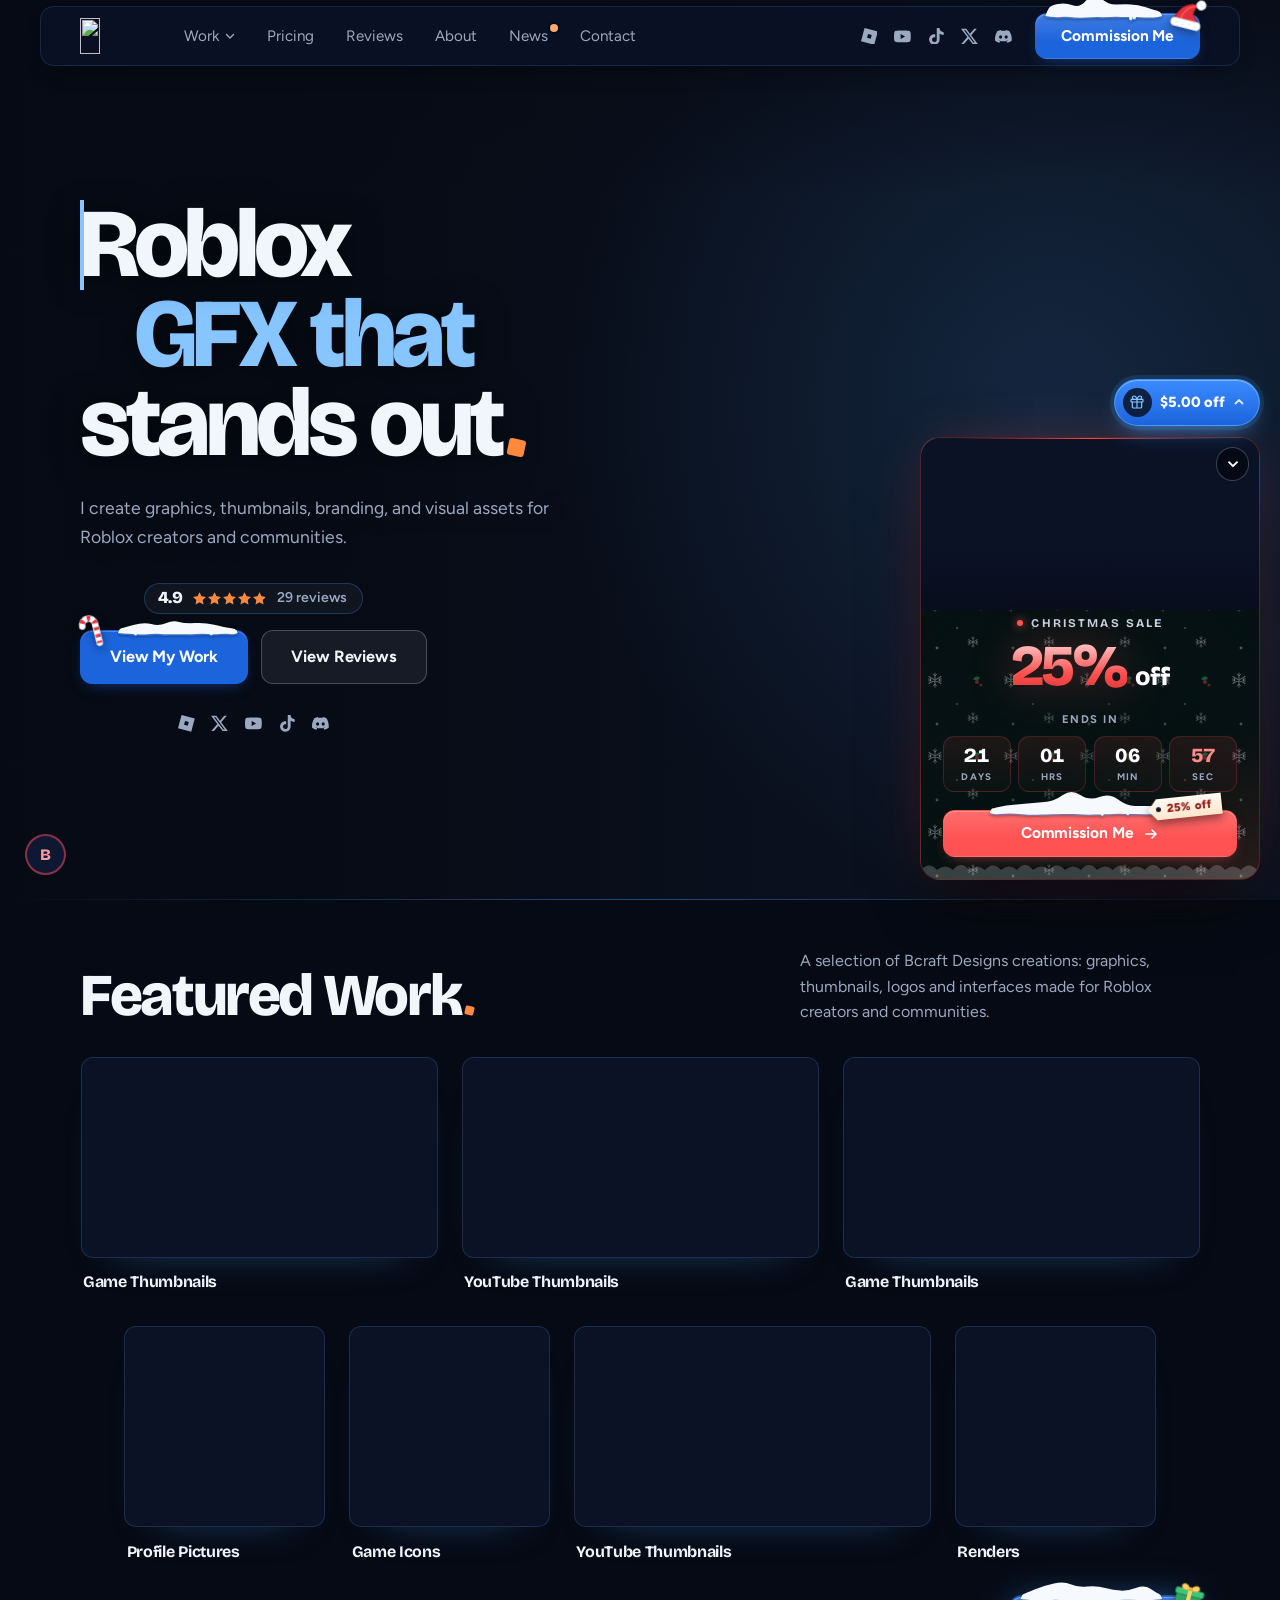
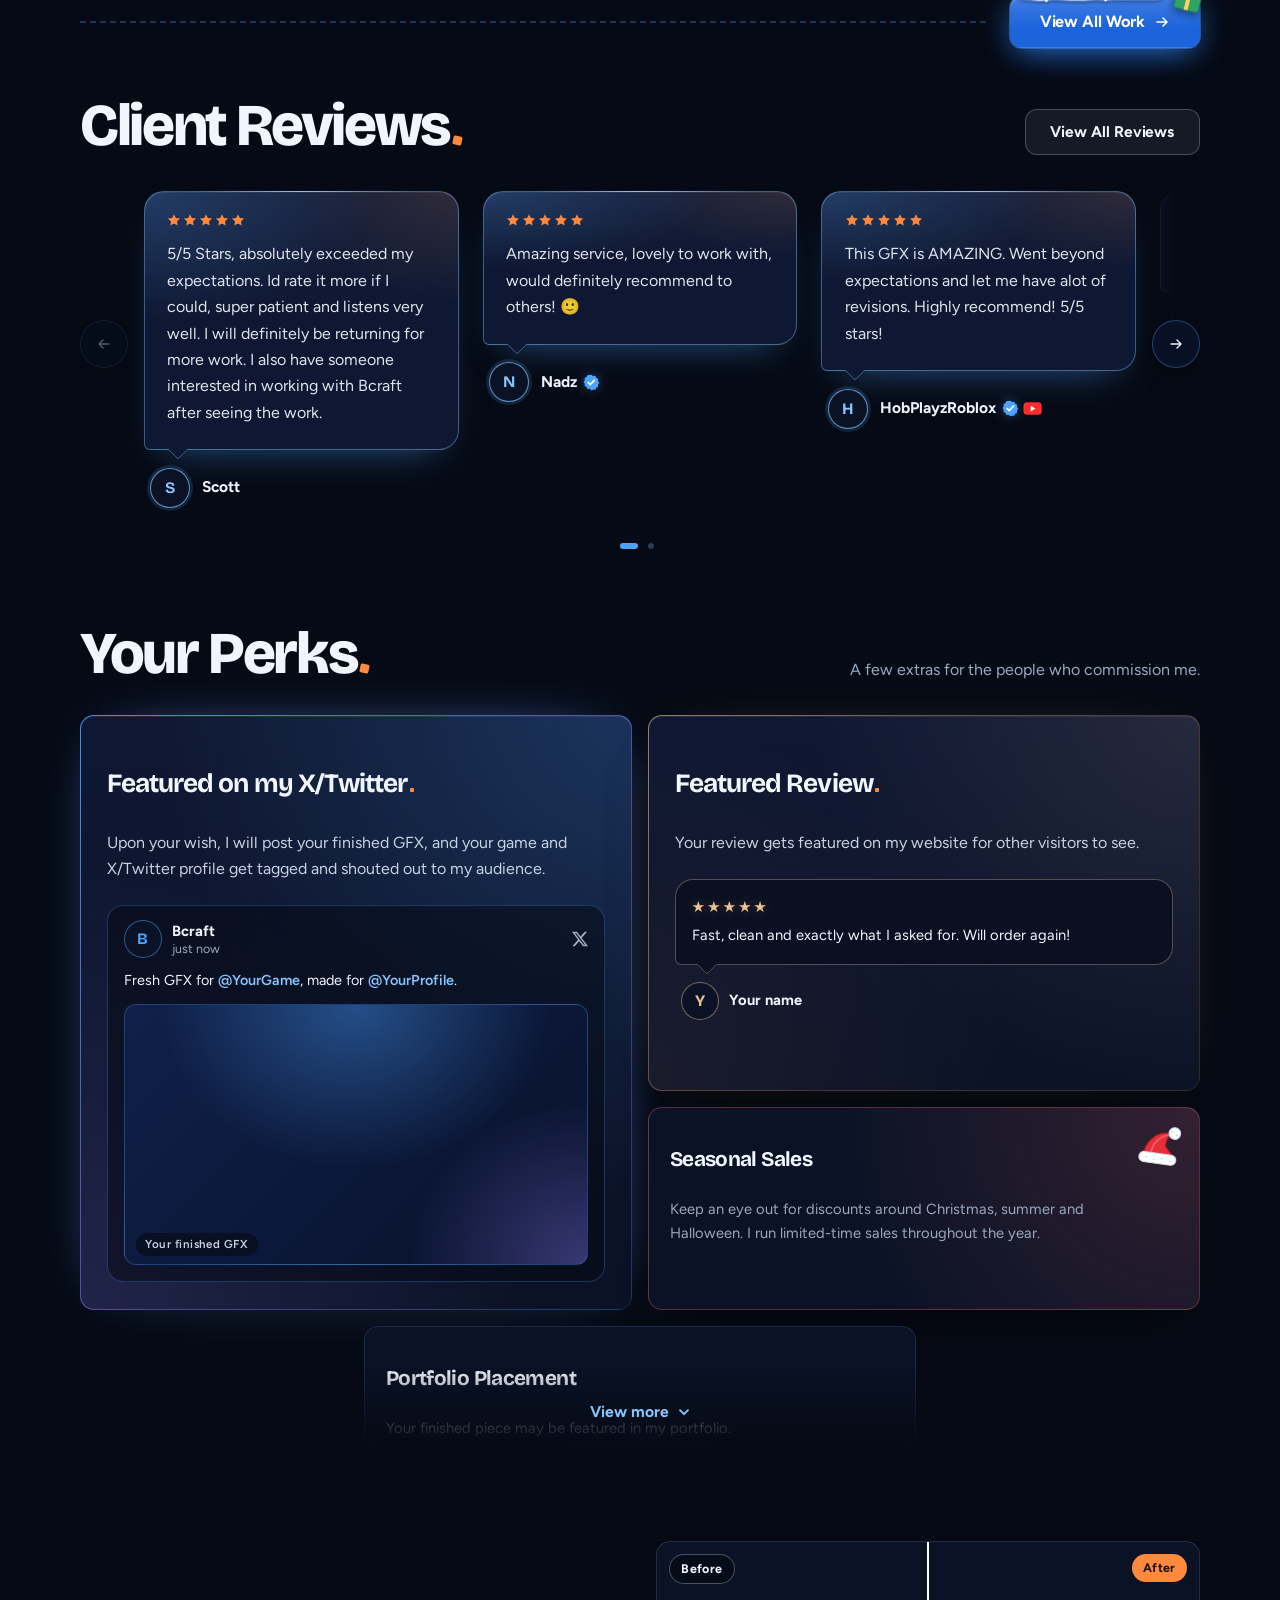
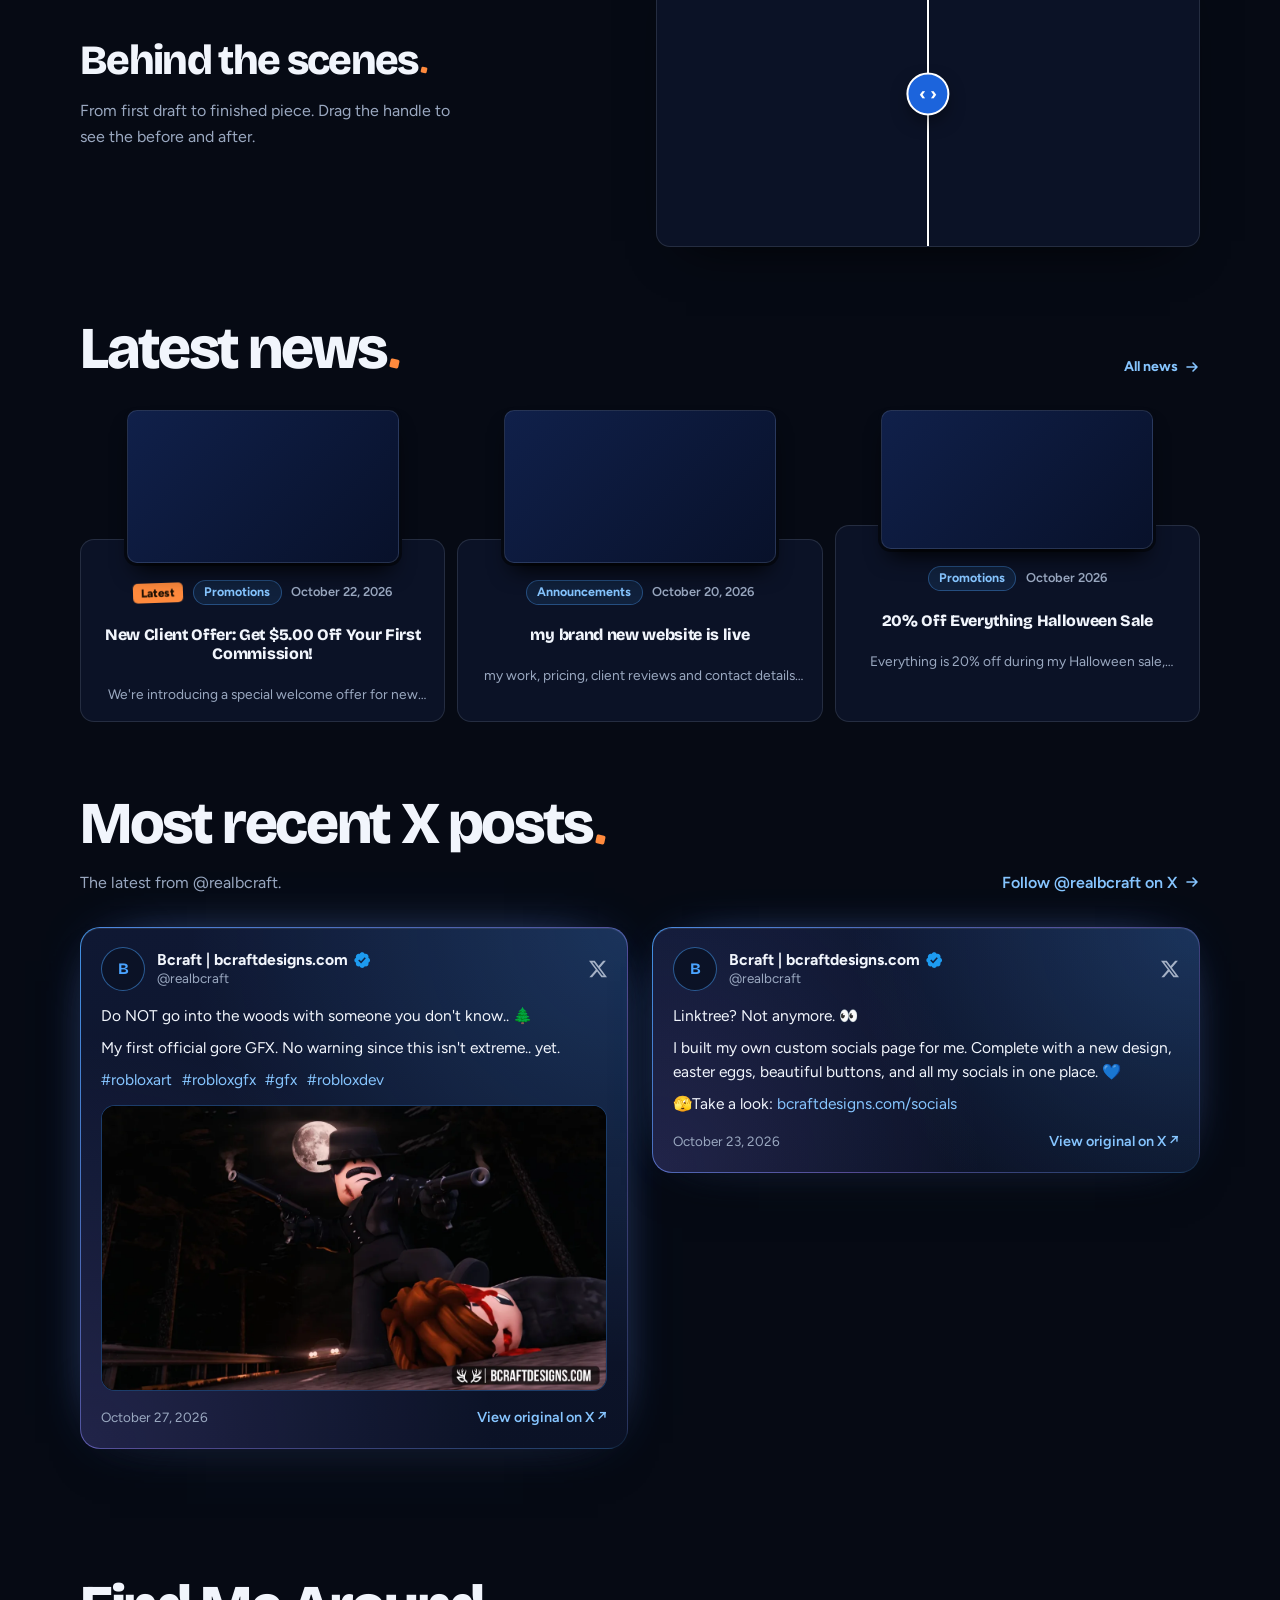
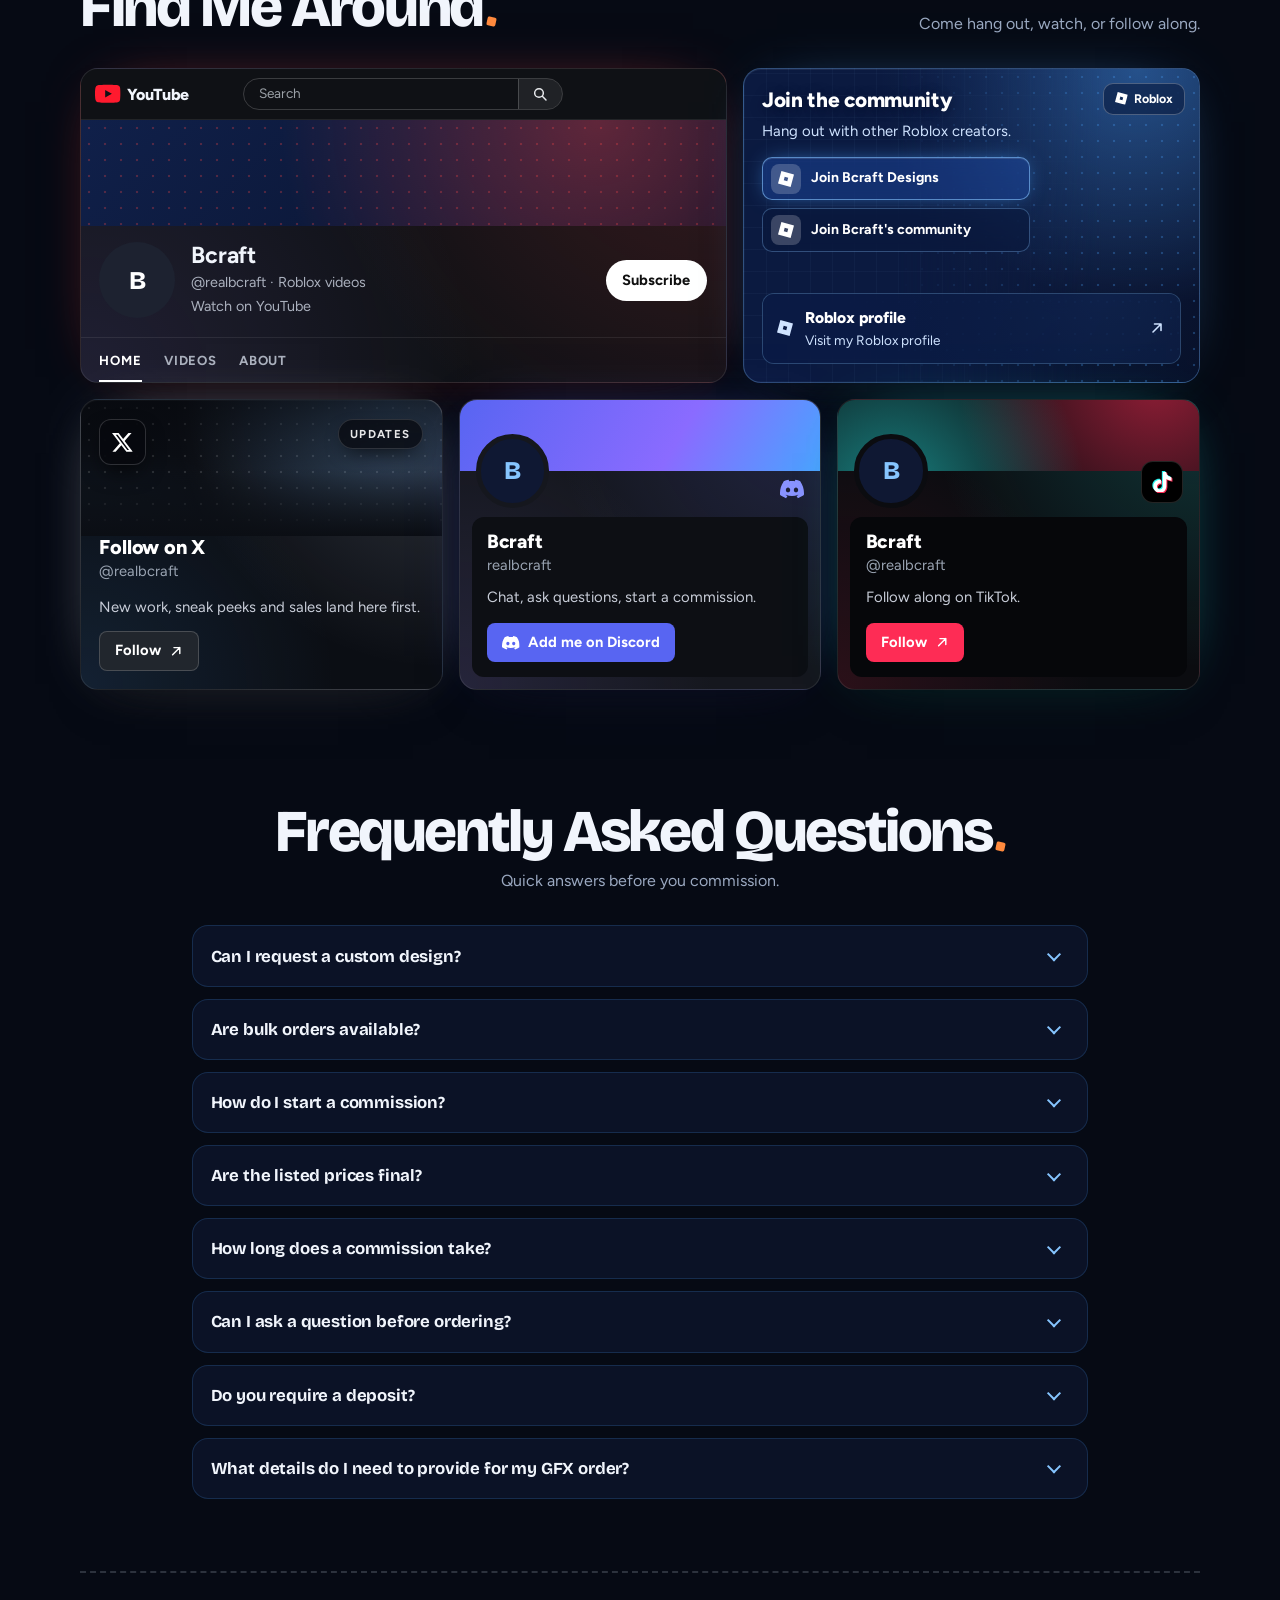
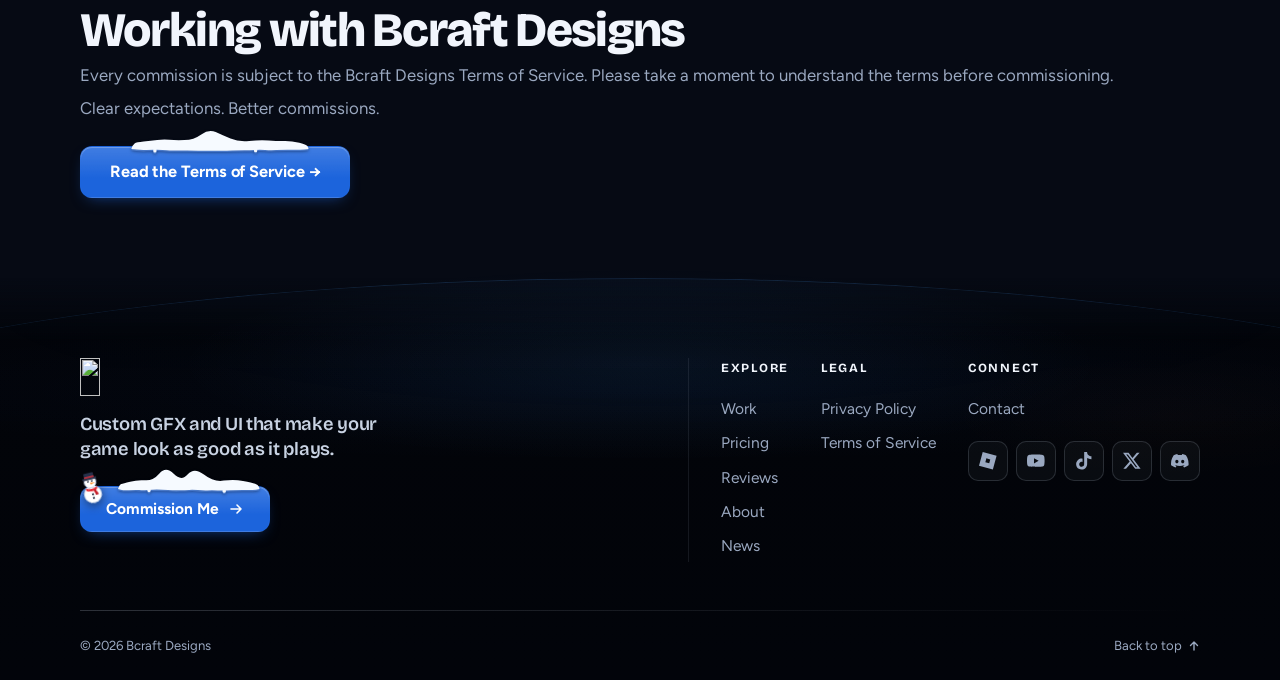
==== commit 7fb15630: "favicon" ====
--- a/index.html
+++ b/index.html
@@ -1,9 +1,11 @@
 <!DOCTYPE html>
 <html lang="en">
 <head>
-  <link rel="icon" href="/favicon.ico" sizes="any">
+ <link rel="icon" href="/favicon.ico" sizes="any">
+<link rel="icon" type="image/png" sizes="48x48" href="/favicon-48x48.png">
+<link rel="icon" type="image/png" sizes="96x96" href="/favicon-96x96.png">
 <link rel="icon" type="image/png" sizes="32x32" href="/favicon-32x32.png">
-<link rel="apple-touch-icon" href="/apple-touch-icon.png">
+<link rel="apple-touch-icon" sizes="180x180" href="/apple-touch-icon.png">
   <meta charset="UTF-8">
   <meta name="viewport" content="width=device-width, initial-scale=1">
   <meta name="theme-color" content="#060a14">
@@ -162,7 +164,7 @@
         <nav class="site-nav" aria-label="Main navigation">
           <ul class="nav-list">
 
-            <!-- WORK mega menu (preview images are set in script.js) -->
+            <!-- WORK mega menu (the banner pictures that follow the hovered link are set in script.js) -->
             <li class="nav-item has-mega">
               <button class="nav-link nav-trigger" type="button" aria-expanded="false" aria-controls="mega-work">
                 Work <svg class="nav-chevron" width="10" height="10" viewBox="0 0 10 10" aria-hidden="true" focusable="false"><path d="M1.5 3.5 5 7l3.5-3.5" fill="none" stroke="currentColor" stroke-width="1.4" stroke-linecap="round" stroke-linejoin="round"/></svg>
@@ -173,41 +175,41 @@
                     <p class="mega-eyebrow">Browse the work</p>
                     <ul class="mega-links">
                   <li>
-                    <a class="mega-link" href="/work/#game-thumbnails" data-preview="thumbnails">
-                      <span class="mega-link-icon" aria-hidden="true"><svg viewBox="0 0 24 24" width="22" height="22" fill="none" stroke="currentColor" stroke-width="1.7" stroke-linecap="round" stroke-linejoin="round" focusable="false"><rect x="3" y="5" width="18" height="14" rx="3"/><circle cx="9" cy="10" r="1.6"/><path d="m21 16-5-5-8 8"/></svg></span>
+                    <a class="mega-link" href="/work/#all" data-preview="all-graphics">
+                      <span class="mega-link-icon" aria-hidden="true"><svg viewBox="0 0 24 24" width="22" height="22" fill="none" stroke="currentColor" stroke-width="1.7" stroke-linecap="round" stroke-linejoin="round" focusable="false"><path d="m12 3 9 5-9 5-9-5 9-5z"/><path d="m3 12.5 9 5 9-5"/><path d="m3 17 9 5 9-5"/></svg></span>
                       <span class="mega-link-body">
-                        <span class="mega-link-title">Thumbnails</span>
-                        <span class="mega-link-text">Game and YouTube thumbnails.</span>
+                        <span class="mega-link-title">All Graphics</span>
+                        <span class="mega-link-text">Every piece, all in one place.</span>
                       </span>
                       <svg class="mega-arrow" width="16" height="16" viewBox="0 0 16 16" aria-hidden="true" focusable="false"><path d="M3 8h10M9 4l4 4-4 4" fill="none" stroke="currentColor" stroke-width="1.4" stroke-linecap="round" stroke-linejoin="round"/></svg>
                     </a>
                   </li>
                   <li>
-                    <a class="mega-link" href="/work/#game-icons" data-preview="game-icons">
-                      <span class="mega-link-icon" aria-hidden="true"><svg viewBox="0 0 24 24" width="22" height="22" fill="none" stroke="currentColor" stroke-width="1.7" stroke-linecap="round" stroke-linejoin="round" focusable="false"><rect x="4" y="4" width="7" height="7" rx="2"/><rect x="13" y="4" width="7" height="7" rx="2"/><rect x="4" y="13" width="7" height="7" rx="2"/><rect x="13" y="13" width="7" height="7" rx="2"/></svg></span>
+                    <a class="mega-link" href="/work/#game-thumbnails" data-preview="game-thumbnails">
+                      <span class="mega-link-icon" aria-hidden="true"><svg viewBox="0 0 24 24" width="22" height="22" fill="none" stroke="currentColor" stroke-width="1.7" stroke-linecap="round" stroke-linejoin="round" focusable="false"><rect x="2.5" y="7" width="19" height="11" rx="5.5"/><path d="M7.5 10.5v4M5.5 12.5h4"/><circle cx="15.5" cy="11.5" r="0.9" fill="currentColor"/><circle cx="18" cy="13.5" r="0.9" fill="currentColor"/></svg></span>
                       <span class="mega-link-body">
-                        <span class="mega-link-title">Game Icons</span>
-                        <span class="mega-link-text">Small squares, big first impressions.</span>
+                        <span class="mega-link-title">Game Thumbnails</span>
+                        <span class="mega-link-text">Art that makes players press play.</span>
                       </span>
                       <svg class="mega-arrow" width="16" height="16" viewBox="0 0 16 16" aria-hidden="true" focusable="false"><path d="M3 8h10M9 4l4 4-4 4" fill="none" stroke="currentColor" stroke-width="1.4" stroke-linecap="round" stroke-linejoin="round"/></svg>
                     </a>
                   </li>
                   <li>
-                    <a class="mega-link" href="/work/#ui" data-preview="ui">
-                      <span class="mega-link-icon" aria-hidden="true"><svg viewBox="0 0 24 24" width="22" height="22" fill="none" stroke="currentColor" stroke-width="1.7" stroke-linecap="round" stroke-linejoin="round" focusable="false"><rect x="3" y="4" width="18" height="16" rx="3"/><path d="M3 9h18M9 9v11"/></svg></span>
+                    <a class="mega-link" href="/work/#youtube-thumbnails" data-preview="youtube-thumbnails">
+                      <span class="mega-link-icon" aria-hidden="true"><svg viewBox="0 0 24 24" width="22" height="22" fill="none" stroke="currentColor" stroke-width="1.7" stroke-linecap="round" stroke-linejoin="round" focusable="false"><rect x="2.5" y="5.5" width="19" height="13" rx="4"/><path d="m10 9.2 5 2.8-5 2.8z"/></svg></span>
                       <span class="mega-link-body">
-                        <span class="mega-link-title">UI</span>
-                        <span class="mega-link-text">Roblox interface and UI design.</span>
+                        <span class="mega-link-title">YouTube Thumbnails</span>
+                        <span class="mega-link-text">Covers that earn the click.</span>
                       </span>
                       <svg class="mega-arrow" width="16" height="16" viewBox="0 0 16 16" aria-hidden="true" focusable="false"><path d="M3 8h10M9 4l4 4-4 4" fill="none" stroke="currentColor" stroke-width="1.4" stroke-linecap="round" stroke-linejoin="round"/></svg>
                     </a>
                   </li>
                   <li>
-                    <a class="mega-link" href="/work/#more" data-preview="more">
-                      <span class="mega-link-icon" aria-hidden="true"><svg viewBox="0 0 24 24" width="22" height="22" fill="none" stroke="currentColor" stroke-width="1.7" stroke-linecap="round" stroke-linejoin="round" focusable="false"><circle cx="6" cy="12" r="1.5" fill="currentColor"/><circle cx="12" cy="12" r="1.5" fill="currentColor"/><circle cx="18" cy="12" r="1.5" fill="currentColor"/></svg></span>
+                    <a class="mega-link" href="/work/#profile-pictures" data-preview="profile-pictures">
+                      <span class="mega-link-icon" aria-hidden="true"><svg viewBox="0 0 24 24" width="22" height="22" fill="none" stroke="currentColor" stroke-width="1.7" stroke-linecap="round" stroke-linejoin="round" focusable="false"><rect x="3" y="3" width="18" height="18" rx="5"/><circle cx="12" cy="10" r="3"/><path d="M6.8 18.5c1.2-2.6 3.1-3.8 5.2-3.8s4 1.2 5.2 3.8"/></svg></span>
                       <span class="mega-link-body">
-                        <span class="mega-link-title">More</span>
-                        <span class="mega-link-text">Everything else I make.</span>
+                        <span class="mega-link-title">Profile Pictures</span>
+                        <span class="mega-link-text">Avatars with real personality.</span>
                       </span>
                       <svg class="mega-arrow" width="16" height="16" viewBox="0 0 16 16" aria-hidden="true" focusable="false"><path d="M3 8h10M9 4l4 4-4 4" fill="none" stroke="currentColor" stroke-width="1.4" stroke-linecap="round" stroke-linejoin="round"/></svg>
                     </a>
--- a/style.css
+++ b/style.css
@@ -549,124 +549,104 @@
   transition: transform 0.25s var(--spring), filter 0.3s ease;
 }
 
-/* Logo hover (every page): DIE-CUT STICKER.
-   A white sticker edge grows around the logo's exact shape (it follows the outline of the picture,
-   so it works for any logo shape; eight small offset copies make the corners round), the logo gives a little wiggle as if it were being stuck down,
-   and a soft gloss sweeps across it once. It stays tilted a touch while hovered, like a sticker
-   on a laptop. Pure CSS: no script, no HTML change.
-   The edge must NOT be the same colour as the logo (a white logo with a white edge merges into one
-   blob and loses its details), so it is a colour setting.
-   Tweak: --edge-rgb = edge colour, --edge = sticker border thickness, --edge-pop = how far it overshoots while popping out,
-   --tilt-rest = the angle it stays at, 0.7s = speed (change both 0.7s and the 0.6s gloss to match). */
+/* Logo hover (every page): BRICK FULL STOP.
+   An orange brick (the same one that ends the headings) drops in to the right of the logo and
+   lands on its baseline, so the logo reads like a word with a full stop: "[logo]."
+   The brick squashes and bounces once on landing and stays put while the mouse is over the logo;
+   the logo itself gets a small knock and an orange flash as it lands. The brick is the ::before
+   layer, so no HTML change is needed.
+   Tweak: --brick-size = size, --brick-gap = space between logo and brick, --brick-base = how far
+   above the bottom edge it sits (raise it for a higher full stop), --brick-fall = how far above
+   its final spot it starts. The 0.9s values set the speed (change both together). */
 .site-logo {
-  --edge: 2px;
-  --edge-rgb: var(--rgb-blue);   /* edge colour: var(--rgb-blue) or var(--rgb-orange); avoid white/silver, they merge with a white logo */
-  --edge-pop: 3px;
-  --tilt-rest: -2deg;
-}
-
-/* The gloss: a soft diagonal band, cut to the logo's shape with a mask (not to the white edge) */
+  --brick-size: 0.5rem;
+  --brick-gap: 0.3rem;
+  --brick-base: 0.12rem;
+  --brick-fall: -1.7rem;
+}
+
 .site-logo::before {
   content: "";
   position: absolute;
-  left: 0;
-  top: 50%;
-  z-index: 1;
-  width: calc(2.25rem * 512 / 329);
-  height: 2.25rem;
-  margin-top: -1.125rem;
-  background: linear-gradient(105deg, transparent 38%, rgba(255, 255, 255, 0.7) 50%, transparent 62%) no-repeat;
-  background-size: 260% 100%;
-  background-position: 130% 0;
-  -webkit-mask: url("/images/logo.webp") center / contain no-repeat;
-          mask: url("/images/logo.webp") center / contain no-repeat;
+  left: calc(100% + var(--brick-gap));
+  bottom: var(--brick-base);
+  z-index: 2;
+  width: var(--brick-size);
+  height: var(--brick-size);
+  border-radius: 0.08rem;
+  background-color: var(--color-orange);
+  box-shadow: 0 0 10px rgba(var(--rgb-orange), 0.55);
   opacity: 0;
+  transform: translateY(var(--brick-fall)) rotate(-35deg);
+  transform-origin: 50% 100%;
   pointer-events: none;
-  transition: transform 0.25s var(--spring);
+  transition: opacity 0.15s ease, transform 0.2s ease;
 }
 
 .site-logo:hover .site-logo-image,
 .site-logo:focus-visible .site-logo-image {
-  transform: rotate(var(--tilt-rest)) scale(1.06);
-  filter: drop-shadow(calc(var(--edge) * 0.5) 0 0 rgba(var(--edge-rgb), 1)) drop-shadow(calc(var(--edge) * -0.5) 0 0 rgba(var(--edge-rgb), 1)) drop-shadow(0 calc(var(--edge) * 0.5) 0 rgba(var(--edge-rgb), 1)) drop-shadow(0 calc(var(--edge) * -0.5) 0 rgba(var(--edge-rgb), 1)) drop-shadow(calc(var(--edge) * 0.25) calc(var(--edge) * 0.25) 0 rgba(var(--edge-rgb), 1)) drop-shadow(calc(var(--edge) * -0.25) calc(var(--edge) * -0.25) 0 rgba(var(--edge-rgb), 1)) drop-shadow(calc(var(--edge) * 0.25) calc(var(--edge) * -0.25) 0 rgba(var(--edge-rgb), 1)) drop-shadow(calc(var(--edge) * -0.25) calc(var(--edge) * 0.25) 0 rgba(var(--edge-rgb), 1)) drop-shadow(0 3px 5px rgba(2, 6, 16, 0.75));
-  animation: site-logo-wiggle 0.7s ease-in-out, site-logo-edge 0.7s ease-out;
+  transform: translateY(-1px);
+  filter: brightness(1.08) drop-shadow(0 0 8px rgba(var(--rgb-blue), 0.5));
+  animation: site-logo-knock 0.9s linear;
 }
 
 .site-logo:hover::before,
 .site-logo:focus-visible::before {
   opacity: 1;
-  transform: rotate(var(--tilt-rest)) scale(1.06);
-  animation: site-logo-wiggle 0.7s ease-in-out, site-logo-gloss 0.6s ease-out 0.12s;
-}
-
-/* Press: the sticker flattens down */
+  transform: rotate(12deg);
+  animation: site-logo-brick 0.9s linear;
+}
+
 .site-logo:active .site-logo-image {
   transform: scale(0.95);
   animation: none;
 }
 
-@keyframes site-logo-wiggle {
-  0%   { transform: rotate(0) scale(1); }
-  25%  { transform: rotate(-7deg) scale(1.11); }
-  50%  { transform: rotate(5deg) scale(1.08); }
-  75%  { transform: rotate(-3.5deg) scale(1.07); }
-  100% { transform: rotate(var(--tilt-rest)) scale(1.06); }
-}
-
-/* The white edge pops out past its final thickness, then settles */
-@keyframes site-logo-edge {
-  0%   { filter: drop-shadow(calc(0px * 0.5) 0 0 rgba(var(--edge-rgb), 0)) drop-shadow(calc(0px * -0.5) 0 0 rgba(var(--edge-rgb), 0)) drop-shadow(0 calc(0px * 0.5) 0 rgba(var(--edge-rgb), 0)) drop-shadow(0 calc(0px * -0.5) 0 rgba(var(--edge-rgb), 0)) drop-shadow(calc(0px * 0.25) calc(0px * 0.25) 0 rgba(var(--edge-rgb), 0)) drop-shadow(calc(0px * -0.25) calc(0px * -0.25) 0 rgba(var(--edge-rgb), 0)) drop-shadow(calc(0px * 0.25) calc(0px * -0.25) 0 rgba(var(--edge-rgb), 0)) drop-shadow(calc(0px * -0.25) calc(0px * 0.25) 0 rgba(var(--edge-rgb), 0)) drop-shadow(0 3px 5px rgba(2, 6, 16, 0)); }
-  35%  { filter: drop-shadow(calc(var(--edge-pop) * 0.5) 0 0 rgba(var(--edge-rgb), 1)) drop-shadow(calc(var(--edge-pop) * -0.5) 0 0 rgba(var(--edge-rgb), 1)) drop-shadow(0 calc(var(--edge-pop) * 0.5) 0 rgba(var(--edge-rgb), 1)) drop-shadow(0 calc(var(--edge-pop) * -0.5) 0 rgba(var(--edge-rgb), 1)) drop-shadow(calc(var(--edge-pop) * 0.25) calc(var(--edge-pop) * 0.25) 0 rgba(var(--edge-rgb), 1)) drop-shadow(calc(var(--edge-pop) * -0.25) calc(var(--edge-pop) * -0.25) 0 rgba(var(--edge-rgb), 1)) drop-shadow(calc(var(--edge-pop) * 0.25) calc(var(--edge-pop) * -0.25) 0 rgba(var(--edge-rgb), 1)) drop-shadow(calc(var(--edge-pop) * -0.25) calc(var(--edge-pop) * 0.25) 0 rgba(var(--edge-rgb), 1)) drop-shadow(0 3px 5px rgba(2, 6, 16, 0.75)); }
-  100% { filter: drop-shadow(calc(var(--edge) * 0.5) 0 0 rgba(var(--edge-rgb), 1)) drop-shadow(calc(var(--edge) * -0.5) 0 0 rgba(var(--edge-rgb), 1)) drop-shadow(0 calc(var(--edge) * 0.5) 0 rgba(var(--edge-rgb), 1)) drop-shadow(0 calc(var(--edge) * -0.5) 0 rgba(var(--edge-rgb), 1)) drop-shadow(calc(var(--edge) * 0.25) calc(var(--edge) * 0.25) 0 rgba(var(--edge-rgb), 1)) drop-shadow(calc(var(--edge) * -0.25) calc(var(--edge) * -0.25) 0 rgba(var(--edge-rgb), 1)) drop-shadow(calc(var(--edge) * 0.25) calc(var(--edge) * -0.25) 0 rgba(var(--edge-rgb), 1)) drop-shadow(calc(var(--edge) * -0.25) calc(var(--edge) * 0.25) 0 rgba(var(--edge-rgb), 1)) drop-shadow(0 3px 5px rgba(2, 6, 16, 0.75)); }
-}
-
-@keyframes site-logo-gloss {
-  from { background-position: 130% 0; }
-  to   { background-position: -30% 0; }
-}
-
-/* Reduced motion: no wiggle and no gloss, the white edge simply appears */
+/* Both animations share one timeline: the brick lands at 40%, the logo reacts at 40% */
+@keyframes site-logo-brick {
+  0%   { opacity: 0; transform: translateY(var(--brick-fall)) rotate(-35deg); animation-timing-function: cubic-bezier(0.55, 0, 0.9, 0.55); }
+  12%  { opacity: 1; }
+  40%  { opacity: 1; transform: translateY(0) rotate(12deg); animation-timing-function: ease-out; }
+  46%  { transform: translateY(0) rotate(12deg) scale(1.3, 0.7); animation-timing-function: cubic-bezier(0.2, 0.6, 0.4, 1); }
+  58%  { transform: translateY(-0.4rem) rotate(22deg) scale(0.95, 1.08); animation-timing-function: cubic-bezier(0.55, 0, 0.9, 0.55); }
+  72%  { transform: translateY(0) rotate(12deg) scale(1.15, 0.85); animation-timing-function: ease-out; }
+  86%, 100% { opacity: 1; transform: translateY(0) rotate(12deg) scale(1); }
+}
+
+/* The knock: a small recoil away from the brick and a warm orange flash, then it settles */
+@keyframes site-logo-knock {
+  0%, 38% { transform: none; filter: brightness(1) drop-shadow(0 0 0 rgba(var(--rgb-orange), 0)); }
+  43%     { transform: translateX(-2px); filter: brightness(1.25) drop-shadow(0 0 10px rgba(var(--rgb-orange), 0.75)); }
+  62%     { transform: translateX(0.5px); filter: brightness(1.12) drop-shadow(0 0 9px rgba(var(--rgb-blue), 0.55)); }
+  100%    { transform: translateY(-1px); filter: brightness(1.08) drop-shadow(0 0 8px rgba(var(--rgb-blue), 0.5)); }
+}
+
+/* Reduced motion: no animation, but the brick still appears, already sitting next to the logo */
 @media (prefers-reduced-motion: reduce) {
   .site-logo:hover .site-logo-image,
-  .site-logo:focus-visible .site-logo-image {
-    transform: none;
-    animation: none;
-  }
-  .site-logo::before { display: none; }
-}
-
-/* Tooltip under the logo: tells visitors it goes back to the homepage */
+  .site-logo:focus-visible .site-logo-image,
+  .site-logo:hover::before,
+  .site-logo:focus-visible::before { animation: none; }
+  .site-logo:hover::before,
+  .site-logo:focus-visible::before { opacity: 1; transform: rotate(12deg); }
+}
+
+/* Label under the logo: a small orange pill with a house that pops in beneath the logo (centred),
+   a beat after the brick has landed. The text is set here, in one place, so every page matches
+   without editing each page's HTML (the data-tooltip attribute in the HTML is no longer used).
+   Change the wording on the --logo-label line. */
+.site-logo {
+  --logo-label: "Home";
+}
+
 @media (hover: hover) {
   .site-logo::after {
-    content: attr(data-tooltip);
+    content: var(--logo-label);
     position: absolute;
-    top: calc(100% + 0.5rem);
-    left: 0;
+    top: calc(100% + 0.55rem);
+    left: 50%;
     z-index: 5;
-    padding: 0.25rem 0.65rem;
-    border-radius: 6px;
-    background-color: var(--color-orange);
-    color: var(--color-orange-ink);
-    font-family: var(--font-main);
-    font-size: 0.75rem;
-    font-weight: 700;
-    letter-spacing: 0;
-    white-space: nowrap;
-    opacity: 0;
-    transform: translateY(-4px) rotate(-2deg);
-    pointer-events: none;
-    transition: opacity 0.12s ease, transform 0.2s var(--spring);
-  }
-
-  .site-logo:hover::after,
-  .site-logo:focus-visible::after {
-    opacity: 1;
-    transform: translateY(0) rotate(-2deg);
-  }
-
-  /* Nicer tooltip: rounded pill with a little house, a soft glow, and a springy pop */
-  .site-logo::after {
-    padding: 0.32rem 0.8rem 0.32rem 1.85rem;
+    padding: 0.3rem 0.8rem 0.3rem 1.75rem;
     border-radius: 999px;
     background-color: var(--color-orange);
     background-image:
@@ -674,15 +654,28 @@
       linear-gradient(180deg, var(--color-orange-bright), var(--color-orange));
     background-repeat: no-repeat;
     background-position: left 0.6rem center, 0 0;
-    background-size: 0.9rem 0.9rem, 100% 100%;
+    background-size: 0.85rem 0.85rem, 100% 100%;
     box-shadow: 0 10px 20px -10px rgba(0, 0, 0, 0.85), 0 0 0 3px rgba(var(--rgb-orange), 0.18);
-    transform: translateY(-6px) rotate(-2deg) scale(0.9);
-    transform-origin: 20% 0;
-  }
+    color: var(--color-orange-ink);
+    font-family: var(--font-main);
+    font-size: 0.8rem;
+    font-weight: 800;
+    line-height: 1.2;
+    letter-spacing: 0;
+    white-space: nowrap;
+    opacity: 0;
+    transform: translate(-50%, -6px) scale(0.9);
+    transform-origin: 50% 0;
+    pointer-events: none;
+    transition: opacity 0.12s ease, transform 0.2s var(--spring);
+  }
+
   .site-logo:hover::after,
   .site-logo:focus-visible::after {
-    transform: translateY(0) rotate(-2deg) scale(1);
-    transition: opacity 0.15s ease 0.1s, transform 0.35s var(--spring) 0.1s;   /* a short beat, so it does not flash when the mouse only passes by */
+    opacity: 1;
+    transform: translate(-50%, 0) scale(1);
+    /* waits for the brick to land, and does not flash when the mouse only passes by */
+    transition: opacity 0.15s ease 0.45s, transform 0.35s var(--spring) 0.45s;
   }
 }
 
@@ -966,6 +959,42 @@
 
 .mega-banner-image.is-loaded {
   opacity: 1;
+}
+
+/* Banner artwork for the hovered link: two spare layers (added by script.js) crossfade over the
+   normal banner, with a slight zoom-out as each picture settles. They sit below the seasonal
+   cobweb (.season-web, z-index 2), so that decoration stays visible on top of the pictures. */
+.mega-banner-swap {
+  transform: scale(1.04);
+  transition: opacity 0.38s ease, transform 0.7s ease;
+}
+
+.mega-banner-swap.is-visible {
+  opacity: 1;
+  transform: scale(1);
+}
+
+/* The link whose artwork is on the banner: a clear "this one" state (blue edge, bright title,
+   icon and arrow), so the link and the picture read as a pair. */
+.mega-work .mega-link.is-showing {
+  border-color: rgba(var(--rgb-blue), 0.38);
+  background-color: rgba(var(--rgb-blue), 0.1);
+  box-shadow: inset 3px 0 0 var(--color-accent-bright);
+}
+
+.mega-work .mega-link.is-showing .mega-link-title {
+  color: var(--color-accent-bright);
+}
+
+.mega-work .mega-link.is-showing .mega-link-icon {
+  color: var(--color-accent-bright);
+  opacity: 1;
+}
+
+.mega-work .mega-link.is-showing .mega-arrow {
+  color: var(--color-accent-bright);
+  opacity: 0.95;
+  transform: rotate(-45deg);
 }
 
 /* ----- Artwork preview (right side of the mega menu) ----- */
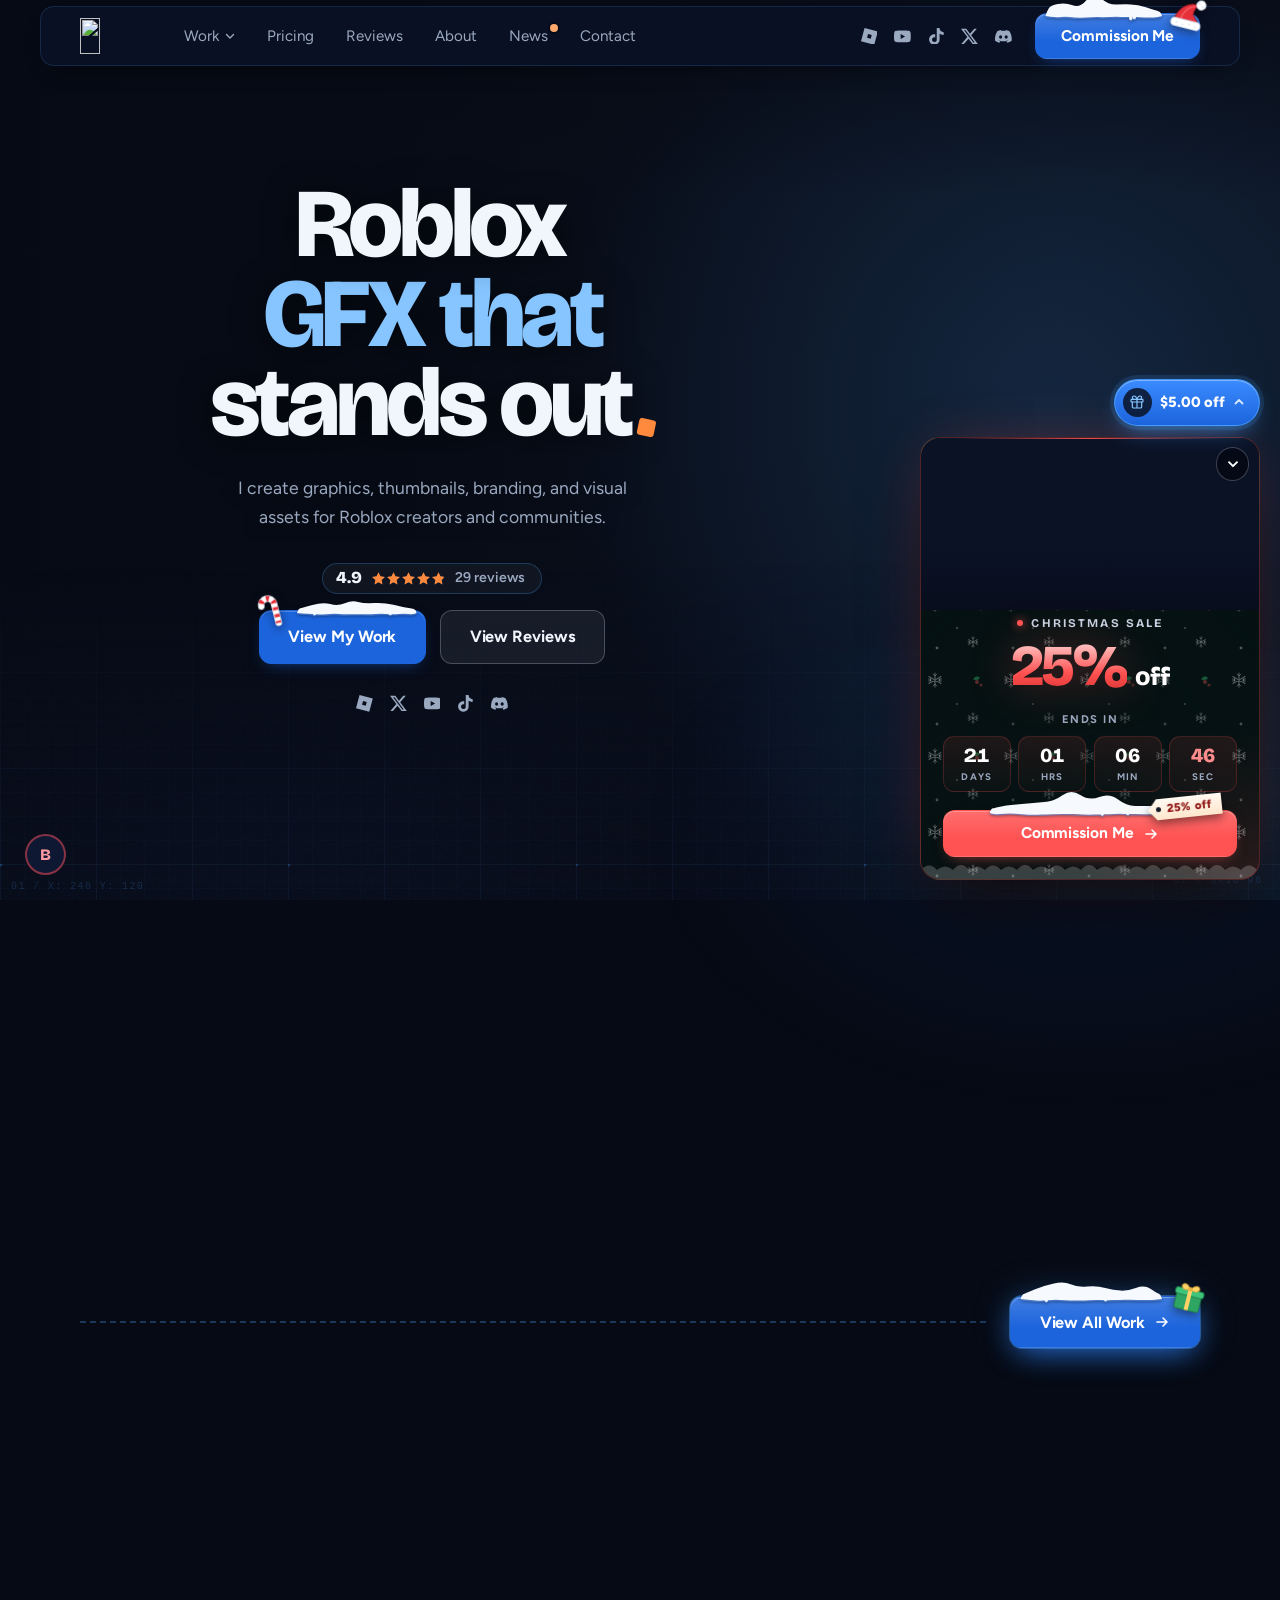
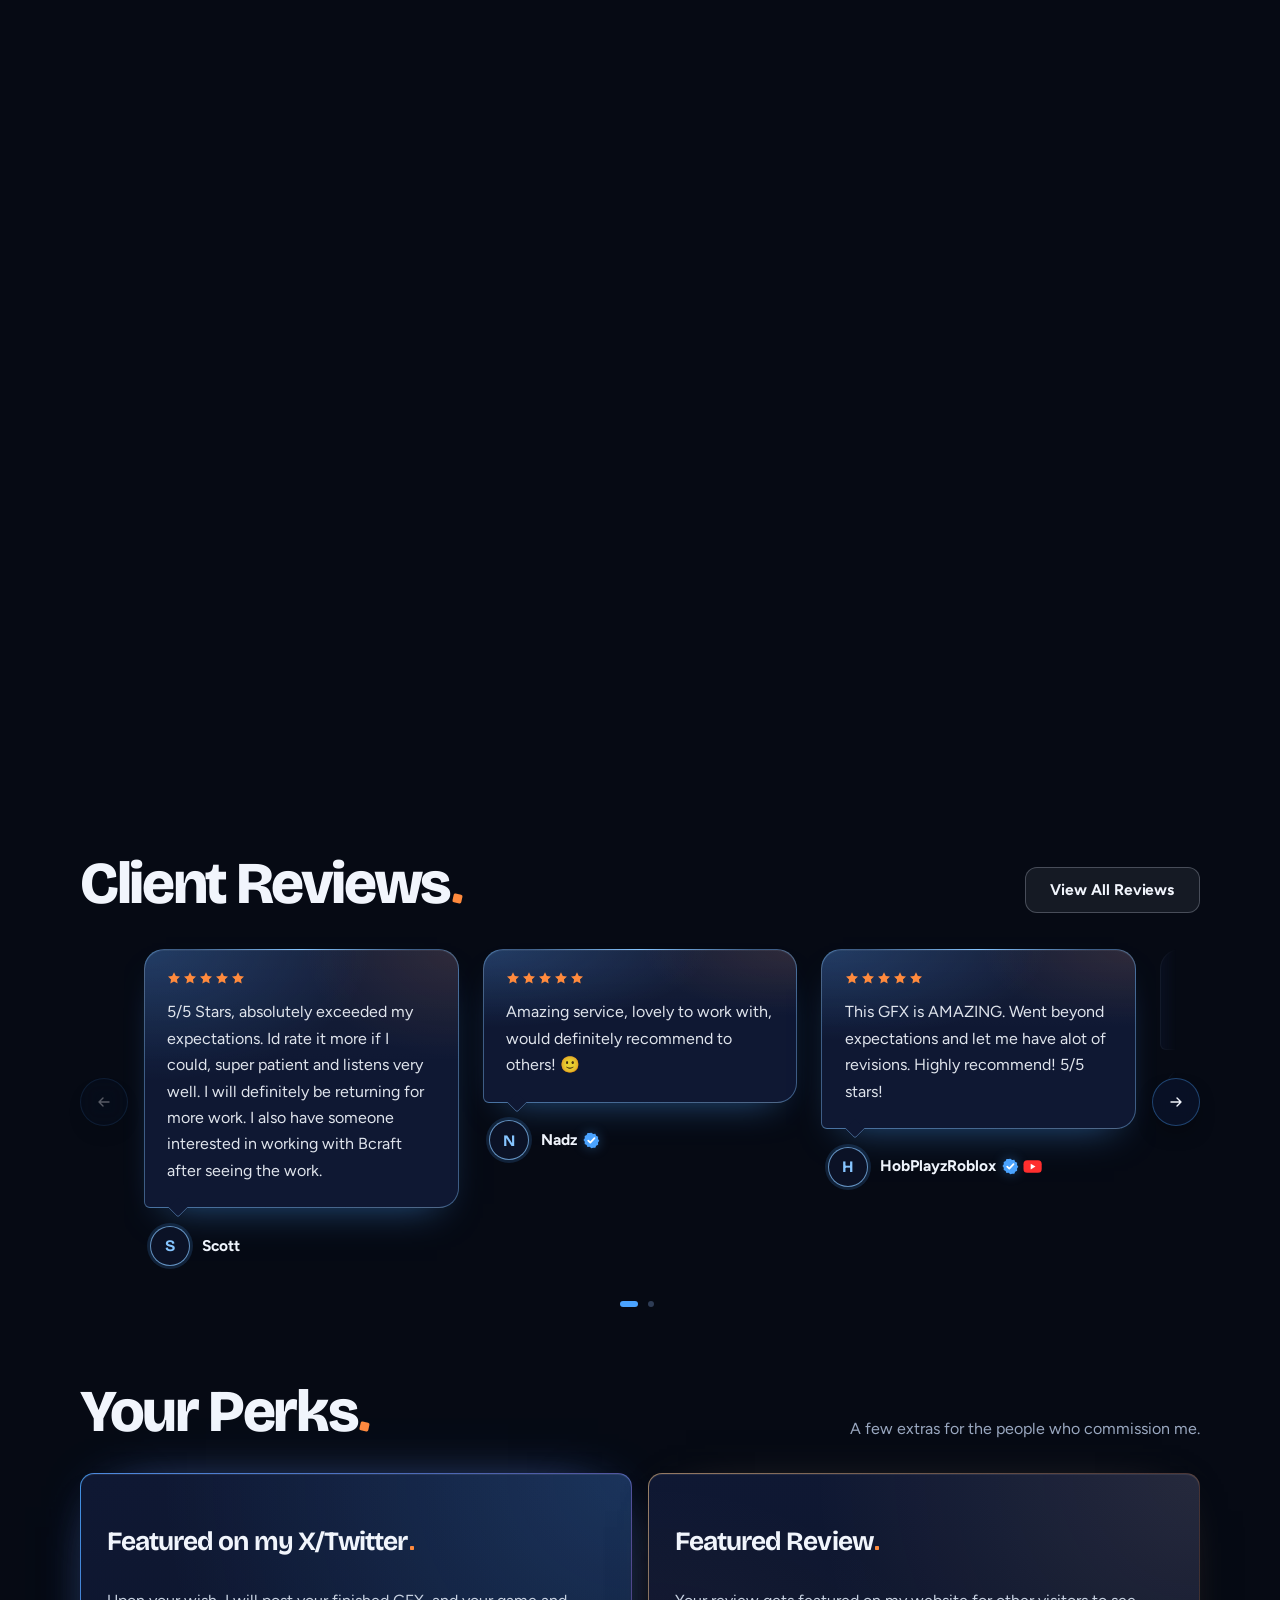
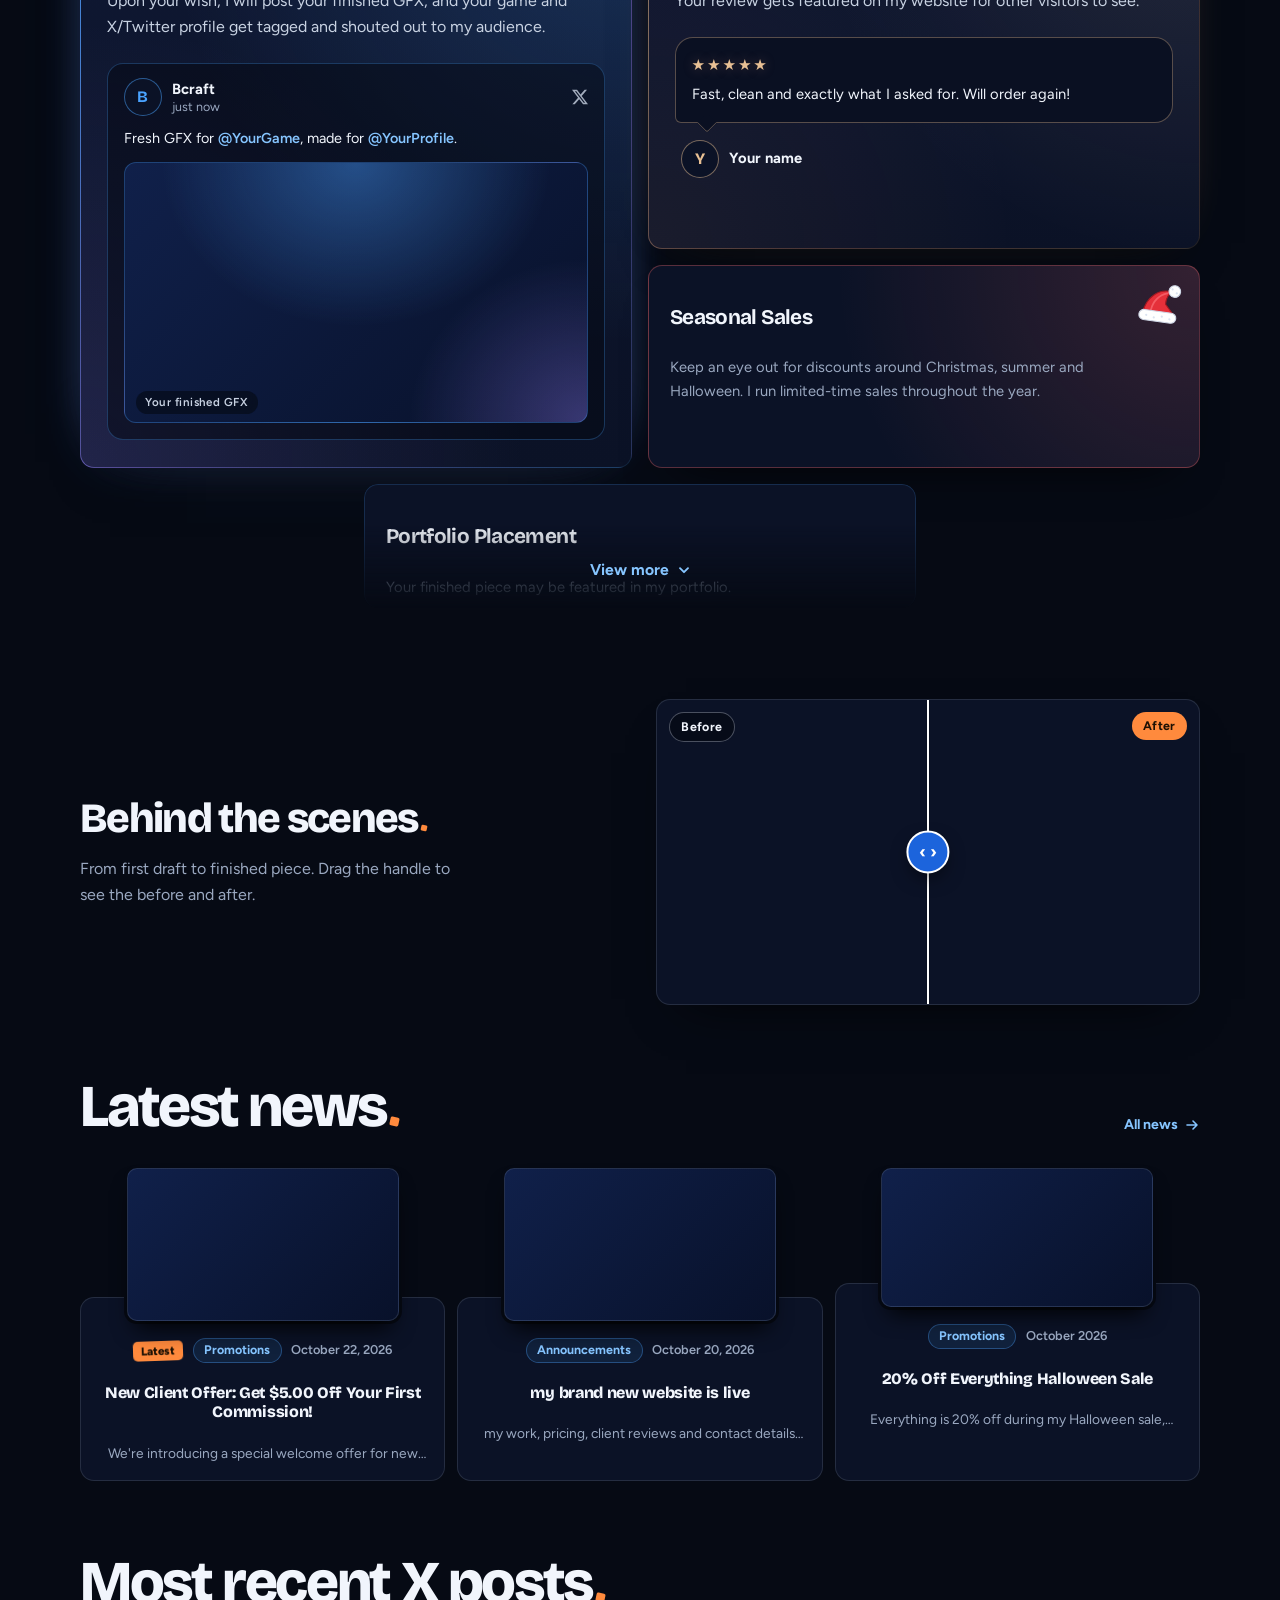
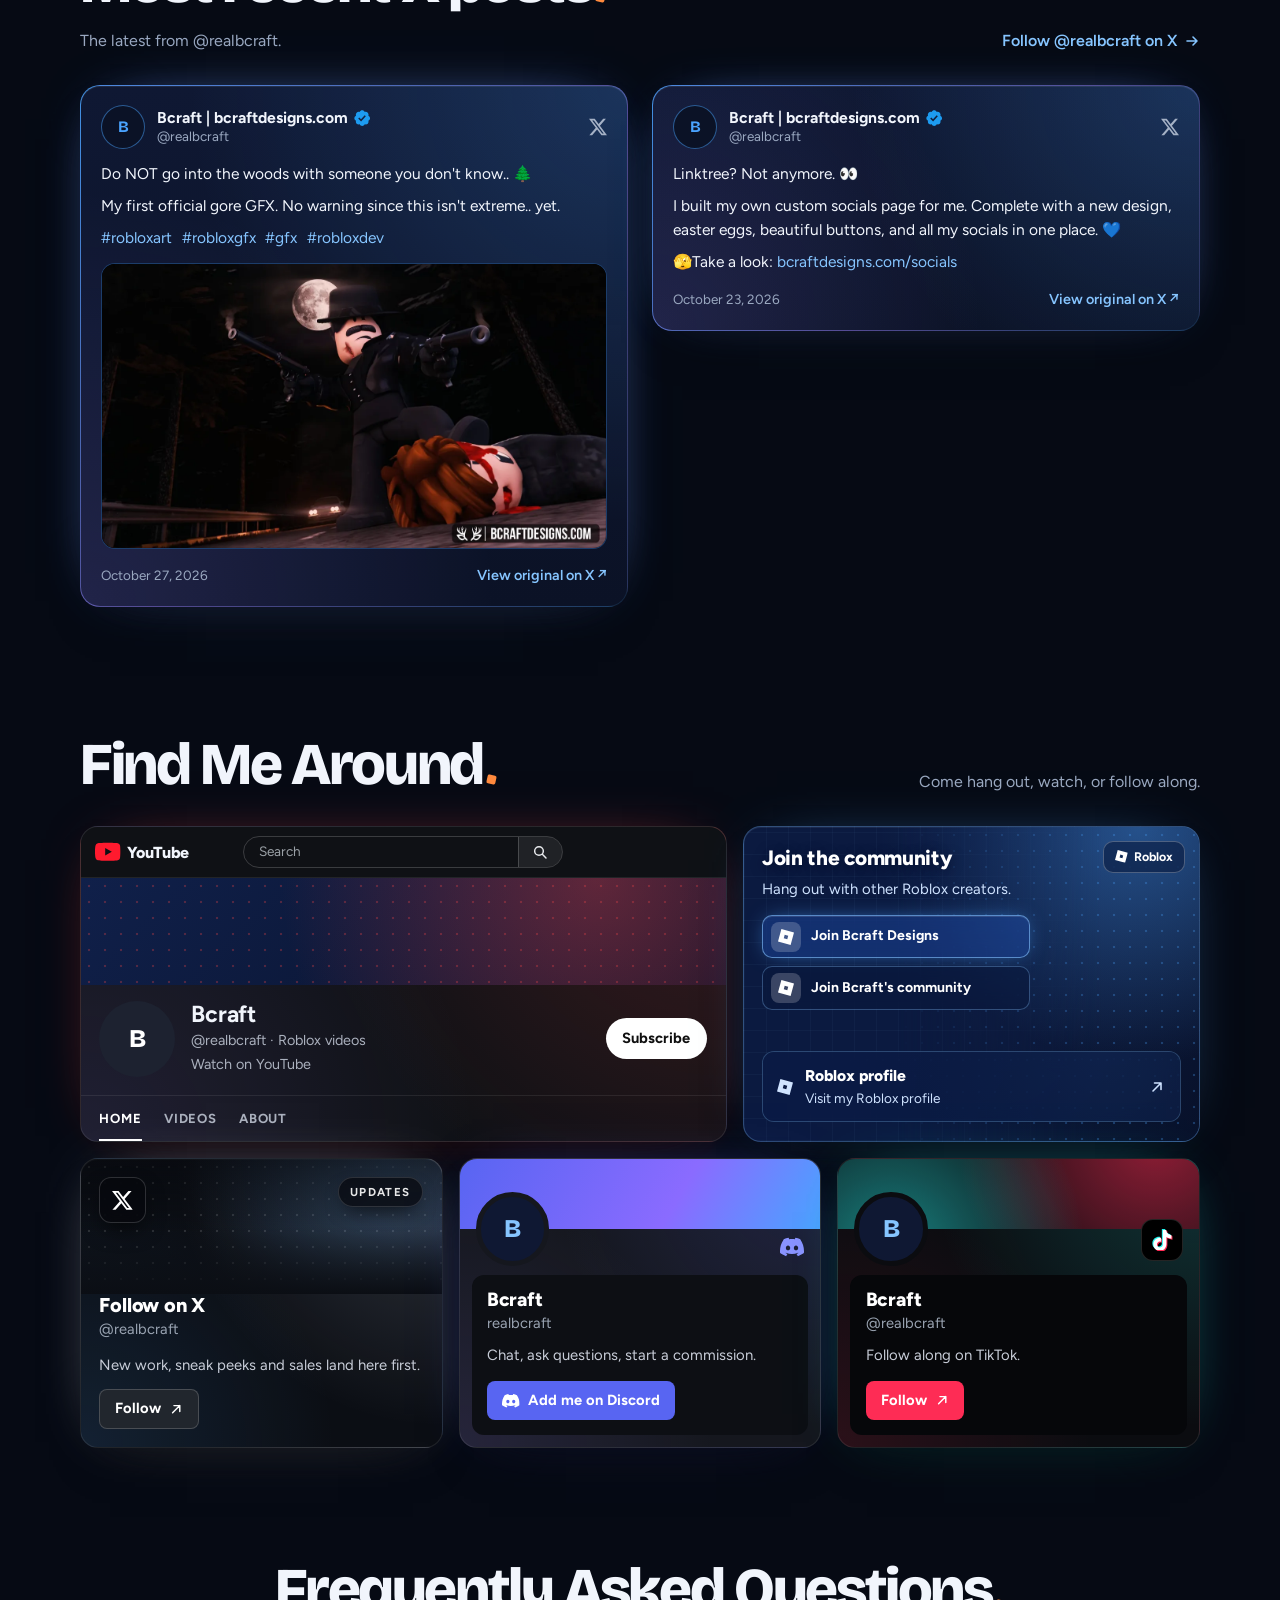
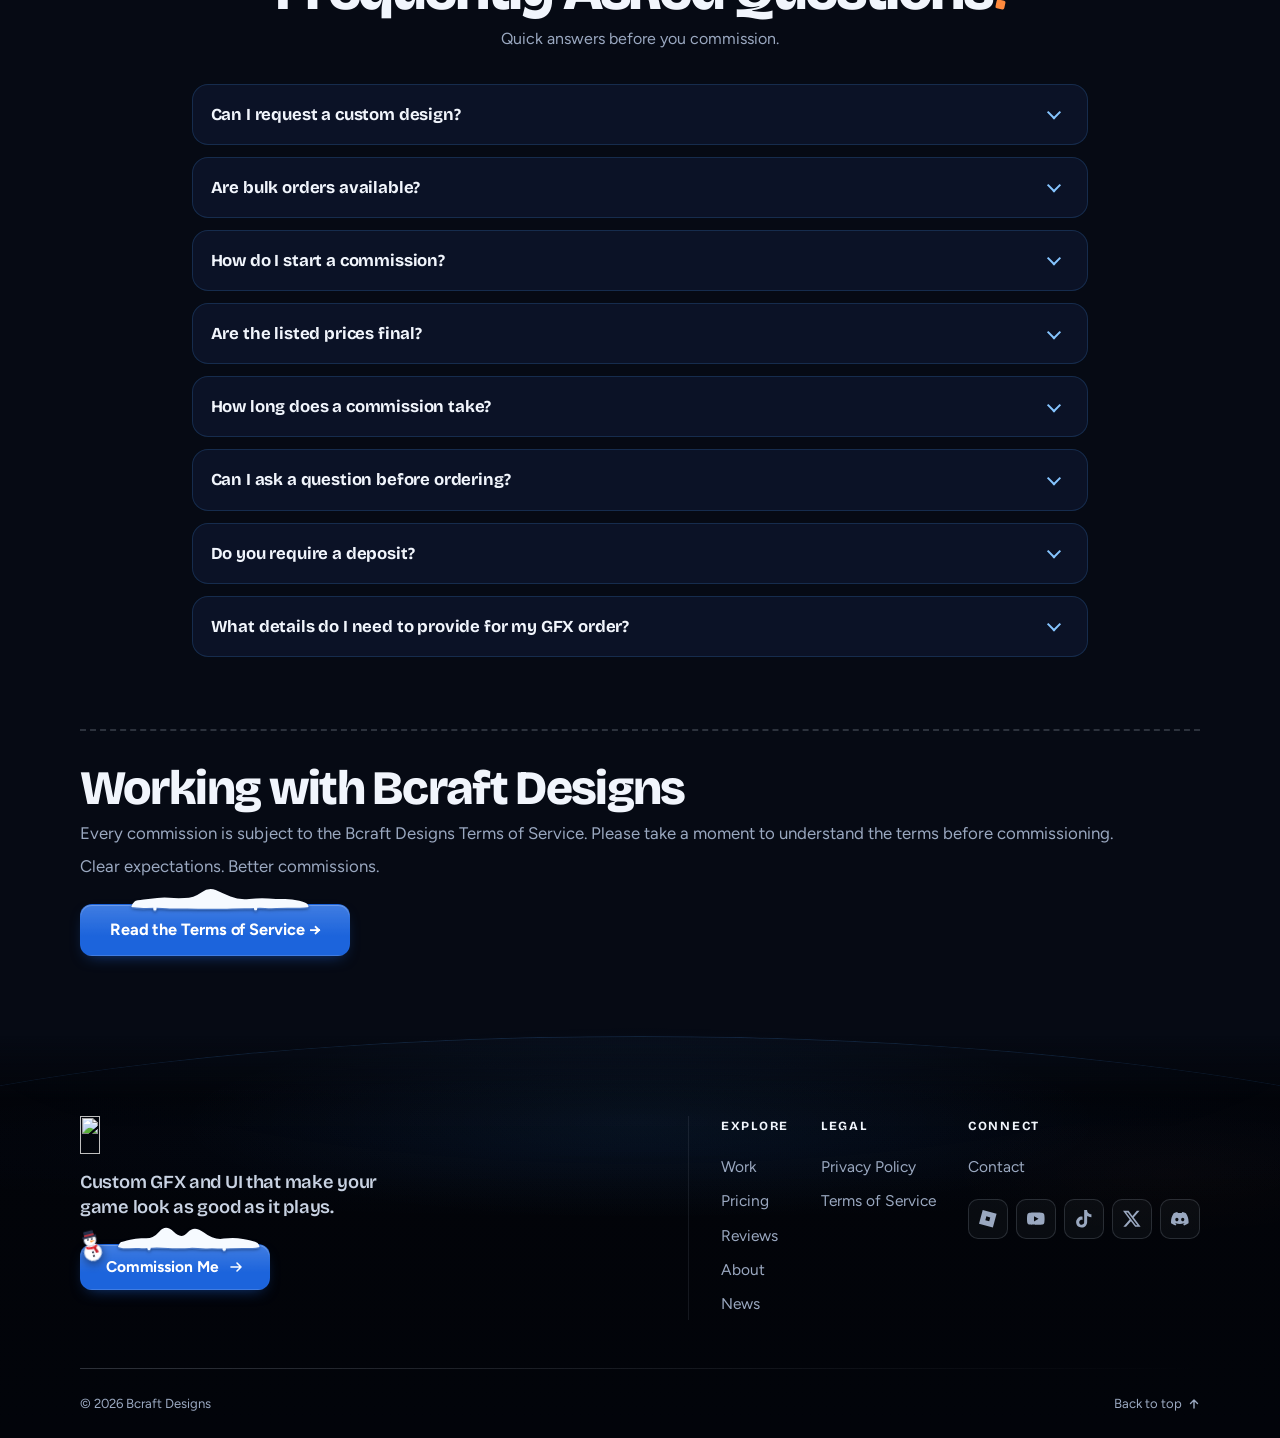
==== commit ec27a14d: "pricing upd" ====
--- a/index.html
+++ b/index.html
@@ -1,11 +1,9 @@
 <!DOCTYPE html>
 <html lang="en">
 <head>
- <link rel="icon" href="/favicon.ico" sizes="any">
-<link rel="icon" type="image/png" sizes="48x48" href="/favicon-48x48.png">
-<link rel="icon" type="image/png" sizes="96x96" href="/favicon-96x96.png">
+  <link rel="icon" href="/favicon.ico" sizes="any">
 <link rel="icon" type="image/png" sizes="32x32" href="/favicon-32x32.png">
-<link rel="apple-touch-icon" sizes="180x180" href="/apple-touch-icon.png">
+<link rel="apple-touch-icon" href="/apple-touch-icon.png">
   <meta charset="UTF-8">
   <meta name="viewport" content="width=device-width, initial-scale=1">
   <meta name="theme-color" content="#060a14">
@@ -215,12 +213,15 @@
                     </a>
                   </li>
                     </ul>
-                    <div class="mega-foot">
-                      <a class="mega-all" href="/work/">View all work <svg class="mega-arrow" width="16" height="16" viewBox="0 0 16 16" aria-hidden="true" focusable="false"><path d="M3 8h10M9 4l4 4-4 4" fill="none" stroke="currentColor" stroke-width="1.4" stroke-linecap="round" stroke-linejoin="round"/></svg></a>
-                      <a class="mega-aside" href="/pricing/">
-                        <span class="mega-aside-text">Need something custom?</span>
-                        <span class="mega-aside-link">See pricing</span>
-                      </a>
+                    <!-- Bottom strip: status + Commission Me button. Status and wording are set in script.js (MEGA_STRIP) -->
+                    <div class="mega-foot mega-strip" data-mega-strip data-status="open">
+                      <p class="mega-strip-status">
+                        <span class="mega-strip-dot" aria-hidden="true"></span>
+                        <span class="mega-strip-text">Open for commissions</span>
+                        <span class="mega-strip-sep" aria-hidden="true">&middot;</span>
+                        <span class="mega-strip-meta">1&ndash;3 day delivery</span>
+                      </p>
+                      <a class="mega-all mega-strip-button" href="/pricing/">Commission Me <svg class="mega-arrow" width="16" height="16" viewBox="0 0 16 16" aria-hidden="true" focusable="false"><path d="M3 8h10M9 4l4 4-4 4" fill="none" stroke="currentColor" stroke-width="1.4" stroke-linecap="round" stroke-linejoin="round"/></svg></a>
                     </div>
                     <!-- Large banner slot. Image path is set in script.js (MEGA_BANNER_DATA) -->
                     <figure class="mega-banner" aria-hidden="true">
@@ -350,6 +351,7 @@
          To add your artwork, edit WORK_ITEMS in script.js and put the images in images/work/. -->
     <section class="section work" id="work" aria-labelledby="work-title">
       <div class="container">
+        <div class="work-track">
         <div class="section-head work-head" data-reveal>
           <h2 id="work-title" class="section-title">Featured Work</h2>
           <p class="work-lead">
@@ -359,6 +361,7 @@
         </div>
 
         <div class="work-grid" data-work-grid></div>
+        </div>
         <noscript><p class="x-posts-noscript">The gallery needs JavaScript. You can browse everything on the <a href="/work/">Work page</a>.</p></noscript>
 
         <div class="work-footer" data-reveal>
--- a/style.css
+++ b/style.css
@@ -774,10 +774,11 @@
   padding-top: 8px; /* invisible bridge so the menu does not close by accident */
   visibility: hidden;
   opacity: 0;
-  transform: translateY(-8px) scale(0.985);
+  transform: translateY(-10px) scale(0.97);
   transform-origin: 0 0; /* script.js moves this to the trigger */
   pointer-events: none;
-  transition: opacity 0.15s ease, transform 0.15s ease, visibility 0s linear 0.15s;
+  /* closing: quick, so the menu never lingers */
+  transition: opacity 0.12s ease, transform 0.12s ease, visibility 0s linear 0.12s;
 }
 
 .mega-services {
@@ -798,7 +799,8 @@
   opacity: 1;
   transform: none;
   pointer-events: auto;
-  transition-delay: 0s;
+  /* opening: grows out of the nav item and settles softly (no bounce) */
+  transition: opacity 0.16s ease, transform 0.3s cubic-bezier(0.22, 1, 0.36, 1), visibility 0s linear 0s;
 }
 
 .mega-inner {
@@ -807,9 +809,7 @@
   grid-template-columns: 1.2fr 0.8fr;
   gap: var(--space-3);
   padding: var(--space-3);
-  background-color: rgba(8, 14, 30, 0.93);
-  -webkit-backdrop-filter: blur(18px);
-  backdrop-filter: blur(18px);
+  background-color: rgba(8, 14, 30, 0.95);   /* no blur behind it (it made opening laggy), so a touch more solid */
   border: 1px solid rgba(110, 170, 255, 0.16);
   border-radius: var(--radius-mega);
   box-shadow: 0 30px 70px -20px rgba(0, 0, 0, 0.85), 0 0 70px -35px var(--color-accent-glow);
@@ -959,42 +959,6 @@
 
 .mega-banner-image.is-loaded {
   opacity: 1;
-}
-
-/* Banner artwork for the hovered link: two spare layers (added by script.js) crossfade over the
-   normal banner, with a slight zoom-out as each picture settles. They sit below the seasonal
-   cobweb (.season-web, z-index 2), so that decoration stays visible on top of the pictures. */
-.mega-banner-swap {
-  transform: scale(1.04);
-  transition: opacity 0.38s ease, transform 0.7s ease;
-}
-
-.mega-banner-swap.is-visible {
-  opacity: 1;
-  transform: scale(1);
-}
-
-/* The link whose artwork is on the banner: a clear "this one" state (blue edge, bright title,
-   icon and arrow), so the link and the picture read as a pair. */
-.mega-work .mega-link.is-showing {
-  border-color: rgba(var(--rgb-blue), 0.38);
-  background-color: rgba(var(--rgb-blue), 0.1);
-  box-shadow: inset 3px 0 0 var(--color-accent-bright);
-}
-
-.mega-work .mega-link.is-showing .mega-link-title {
-  color: var(--color-accent-bright);
-}
-
-.mega-work .mega-link.is-showing .mega-link-icon {
-  color: var(--color-accent-bright);
-  opacity: 1;
-}
-
-.mega-work .mega-link.is-showing .mega-arrow {
-  color: var(--color-accent-bright);
-  opacity: 0.95;
-  transform: rotate(-45deg);
 }
 
 /* ----- Artwork preview (right side of the mega menu) ----- */
@@ -6619,9 +6583,6 @@
     transition: opacity 0.35s ease, transform 0.6s cubic-bezier(0.22, 0.61, 0.36, 1);
   }
 
-  .mega-work .mega-banner:hover .mega-banner-image {
-    transform: scale(1.04);
-  }
 }
 
 /* Phone menu: the heading and decor are skipped, the banner stays */
@@ -6639,10 +6600,6 @@
 @media (prefers-reduced-motion: reduce) {
   .mega-work .mega-banner-image {
     transition: opacity 0.15s ease;
-  }
-
-  .mega-work .mega-banner:hover .mega-banner-image {
-    transform: none;
   }
 
   .mega-work .mega-link:hover .mega-arrow,
@@ -8164,14 +8121,7 @@
    a spinning icon and text / arrow slides, were removed so hover stays quiet.)
    ========================================================== */
 @media (min-width: 861px) {
-  .mega.is-open .mega-work .mega-link,
-  .mega-work.is-open .mega-link {
-    animation: mega-row-in 0.28s ease both;
-  }
-
-  .mega-work.is-open .mega-links li:nth-child(2) .mega-link { animation-delay: 0.04s; }
-  .mega-work.is-open .mega-links li:nth-child(3) .mega-link { animation-delay: 0.08s; }
-  .mega-work.is-open .mega-links li:nth-child(4) .mega-link { animation-delay: 0.12s; }
+  /* rows and banner appear together with the panel: no staggered delay */
 }
 
 @keyframes mega-row-in {
@@ -8189,7 +8139,9 @@
 }
 
 @media (prefers-reduced-motion: reduce) {
-  .mega-work.is-open .mega-link {
+  .mega-work.is-open .mega-link,
+  .mega-work.is-open .mega-banner,
+  .mega-work.is-open .mega-foot {
     animation: none;
   }
 }
@@ -10372,23 +10324,6 @@
   font-size: 1rem;
 }
 
-@media (hover: hover) {
-  .perk-card:hover {
-    border-color: rgba(var(--rgb-blue), 0.5);
-    box-shadow: 0 30px 56px -30px rgba(0, 0, 0, 0.95);
-    transform: translateY(-4px);
-  }
-
-  .perk-card:nth-child(-n + 2):hover {
-    border-color: transparent;
-    box-shadow:
-      inset 0 1px 0 rgba(255, 255, 255, 0.1),
-      0 30px 56px -30px rgba(0, 0, 0, 0.95),
-      0 0 70px -30px rgba(var(--p1), 0.95),
-      0 0 70px -36px rgba(var(--p2), 0.85);
-  }
-}
-
 @media (prefers-reduced-motion: reduce) {
   .perk-card,
   .perk-card:hover {
@@ -10687,12 +10622,6 @@
   display: block;
   width: 100%;
   height: 100%;
-}
-
-@media (hover: hover) {
-  .perk-card[data-season]:hover {
-    border-color: rgba(var(--season), 0.6);
-  }
 }
 
 /* ----- Layout ----- */
@@ -10991,15 +10920,6 @@
     inset 0 1px 0 rgba(255, 255, 255, 0.08),
     0 24px 50px -30px rgba(0, 0, 0, 0.9),
     0 0 54px -38px rgba(var(--p1), 0.55);
-}
-
-@media (hover: hover) {
-  .perk-card:nth-child(2):hover {
-    box-shadow:
-      inset 0 1px 0 rgba(255, 255, 255, 0.1),
-      0 30px 56px -30px rgba(0, 0, 0, 0.95),
-      0 0 60px -34px rgba(var(--p1), 0.7);
-  }
 }
 
 .perk-card:nth-child(2) .mock-stars {
@@ -15368,52 +15288,104 @@
   overflow-y: visible;
 }
 
+/* Hero artwork: wide cut-out (transparent webp) on the right, sized by its height so it never reaches the headline.
+   Effects: blue glow behind it, soft shadow, slow float + tiny tilt, a few drifting sparkles. */
 .pc-hero-visual {
   position: absolute;
-  /* starts at the very top of the page, behind the navbar */
+  /* starts at the very top of the page, behind the navbar; padding keeps the art centred in the visible hero */
   top: calc(var(--header-height) * -1);
   right: 0;
   bottom: 0;
   z-index: 0;
-  /* wide, so the fade has room to be long and gentle instead of a short edge */
-  width: 72%;
+  box-sizing: border-box;
+  width: 58%;
+  padding-top: var(--header-height);
+  display: flex;
+  align-items: center;
+  justify-content: flex-end;
+  isolation: isolate;
   pointer-events: none;
-  /* The fade lives on the whole container (picture AND its colour wash), so nothing inside can
-     show a box edge. The picture dissolves along a big oval centred near the top-right, with a
-     long eased fade at the bottom. The top and right stay solid and bleed behind the navbar. */
-  -webkit-mask-image: radial-gradient(ellipse 80% 105% at 82% 22%, #000 0%, #000 30%, rgba(0,0,0,.92) 40%, rgba(0,0,0,.75) 50%, rgba(0,0,0,.52) 60%, rgba(0,0,0,.30) 70%, rgba(0,0,0,.13) 81%, rgba(0,0,0,.04) 91%, transparent 100%), linear-gradient(to bottom, #000 0%, #000 48%, rgba(0,0,0,.78) 62%, rgba(0,0,0,.45) 76%, rgba(0,0,0,.15) 90%, transparent 100%);
-  -webkit-mask-composite: source-in;
-  mask-image: radial-gradient(ellipse 80% 105% at 82% 22%, #000 0%, #000 30%, rgba(0,0,0,.92) 40%, rgba(0,0,0,.75) 50%, rgba(0,0,0,.52) 60%, rgba(0,0,0,.30) 70%, rgba(0,0,0,.13) 81%, rgba(0,0,0,.04) 91%, transparent 100%), linear-gradient(to bottom, #000 0%, #000 48%, rgba(0,0,0,.78) 62%, rgba(0,0,0,.45) 76%, rgba(0,0,0,.15) 90%, transparent 100%);
-  mask-composite: intersect;
-}
-
-.pc-hero-art {
-  display: block;
-  width: 100%;
-  height: 100%;
-  object-fit: cover;
-  object-position: 70% center;
-  opacity: 0.92;
-  filter: saturate(1.05) contrast(1.05) brightness(0.95);
-}
-
-/* A cool blue wash so the artwork feels lit by the same light as the site (faded with the container) */
+  /* only the very bottom fades out, so nothing shows a hard edge where the hero ends */
+  -webkit-mask-image: linear-gradient(to bottom, #000 0%, #000 84%, transparent 100%);
+  mask-image: linear-gradient(to bottom, #000 0%, #000 84%, transparent 100%);
+}
+
+/* The glow behind the art, centred on the rose + character */
+.pc-hero-visual::before {
+  content: "";
+  position: absolute;
+  inset: 0;
+  z-index: -1;
+  background:
+    radial-gradient(ellipse 52% 54% at 52% 54%, rgba(60, 130, 255, 0.38), rgba(60, 130, 255, 0.12) 52%, transparent 78%),
+    radial-gradient(ellipse 66% 30% at 50% 93%, rgba(60, 130, 255, 0.14), transparent 70%);
+}
+
+/* A few small sparkles drifting up in front of the art */
 .pc-hero-visual::after {
   content: "";
   position: absolute;
-  inset: 0;
-  background: radial-gradient(ellipse 60% 70% at 85% 20%, rgba(60, 130, 255, 0.14), transparent 70%);
-  pointer-events: none;
-}
-
-/* Narrower screens: the artwork becomes a faint backdrop so the text stays readable */
+  inset: 12% 4% 10% 8%;
+  z-index: 2;
+  background:
+    radial-gradient(circle at 12% 62%, rgba(190, 220, 255, 0.95) 0 1.6px, transparent 3.2px),
+    radial-gradient(circle at 24% 24%, rgba(190, 220, 255, 0.8) 0 1.2px, transparent 2.6px),
+    radial-gradient(circle at 41% 82%, rgba(190, 220, 255, 0.85) 0 1.4px, transparent 3px),
+    radial-gradient(circle at 58% 12%, rgba(190, 220, 255, 0.9) 0 1.8px, transparent 3.6px),
+    radial-gradient(circle at 73% 70%, rgba(190, 220, 255, 0.8) 0 1.3px, transparent 2.8px),
+    radial-gradient(circle at 88% 30%, rgba(190, 220, 255, 0.95) 0 1.6px, transparent 3.2px),
+    radial-gradient(circle at 94% 86%, rgba(190, 220, 255, 0.75) 0 1.2px, transparent 2.6px);
+  animation: pc-hero-sparkle 9s ease-in-out infinite;
+}
+
+.pc-hero-art {
+  position: relative;
+  display: block;
+  width: auto;
+  height: 80%;
+  max-width: 100%;
+  max-height: 36rem;
+  margin-right: 3%;
+  object-fit: contain;
+  object-position: center;
+  transform-origin: 55% 75%;
+  filter: drop-shadow(0 26px 30px rgba(0, 0, 0, 0.5)) drop-shadow(0 0 42px rgba(70, 140, 255, 0.26));
+  animation: pc-hero-float 8s ease-in-out infinite;
+}
+
+@keyframes pc-hero-float {
+  0%, 100% { transform: translateY(0) rotate(-0.8deg); }
+  50% { transform: translateY(-0.7rem) rotate(0.8deg); }
+}
+
+@keyframes pc-hero-sparkle {
+  0%, 100% { transform: translateY(0); opacity: 0.45; }
+  50% { transform: translateY(-1.1rem); opacity: 1; }
+}
+
+@media (prefers-reduced-motion: reduce) {
+  .pc-hero-art, .pc-hero-visual::after { animation: none; }
+}
+
+/* Narrower screens: the art becomes a faint backdrop so the text stays readable */
 @media (max-width: 1100px) {
   .pc-hero-visual {
     width: 100%;
+    justify-content: center;
   }
 
   .pc-hero-art {
-    opacity: 0.22;
+    height: 74%;
+    margin-right: 0;
+    opacity: 0.24;
+  }
+
+  .pc-hero-visual::before {
+    opacity: 0.6;
+  }
+
+  .pc-hero-visual::after {
+    display: none;
   }
 }
 
@@ -15518,18 +15490,42 @@
 }
 
 /* ==========================================================
-   HERO HEADLINE "ROBLOX": HOVER WIPE
+   HERO HEADLINE "ROBLOX": BLINKING CARET + HOVER WIPE
    Idea from a Uiverse snippet (satyamchaudharydev), adapted: the word stays
-   solid white; on hover an icy-blue copy wipes in from the left with a bar
-   on its right edge and a soft glow. No JS: the copy is a ::after that reads
-   the word from data-text in index.html. Colours: --hfx-color, --hfx-glow.
+   solid white and an orange line blinks at its left edge, in front of the word, like the
+   cursor in a text field. On hover the caret is gone (no blinking while hovered) and an ORANGE copy of the word wipes in
+   from the left with a bar on its right edge and a soft glow. No JS: the copy
+   is a ::after that reads the word from data-text in index.html; the caret is
+   the ::before. Colours: --hfx-color, --hfx-glow. Blink speed: the 1.1s on
+   .hero-fx-word::before.
    ========================================================== */
 .hero-fx-word {
-  --hfx-color: var(--color-accent-bright);
-  --hfx-glow: rgba(var(--rgb-blue), 0.85);
+  --hfx-color: var(--color-orange);
+  --hfx-glow: rgba(var(--rgb-orange), 0.85);
   position: relative;
   display: inline-block;
   padding-right: 0.06em;
+}
+
+/* the blinking caret */
+.hero-fx-word::before {
+  content: "";
+  position: absolute;
+  top: 0.12em;
+  bottom: 0.12em;
+  left: 0;
+  width: 0.05em;
+  background-color: var(--hfx-color);
+  box-shadow: 0 0 10px var(--hfx-glow);
+  pointer-events: none;
+  /* it blinks at rest; after a hover it waits 0.55s (the wipe going back) before it blinks again */
+  opacity: 0;
+  animation: hfx-caret 1.1s steps(1, end) 0.55s infinite;
+}
+
+@keyframes hfx-caret {
+  0%, 49%   { opacity: 1; }
+  50%, 100% { opacity: 0; }
 }
 
 .hero-fx-word::after {
@@ -15542,19 +15538,31 @@
   overflow: hidden;
   white-space: nowrap;
   color: var(--hfx-color);
-  border-right: 0.05em solid var(--hfx-color);
+  border-right: 0.05em solid transparent;
   pointer-events: none;
-  transition: width 0.5s ease, filter 0.5s ease;
+  transition: width 0.5s ease, filter 0.5s ease, border-color 0.2s ease;
 }
 
 @media (hover: hover) {
+  /* no blinking at all while the word is hovered */
+  .hero-fx-word:hover::before {
+    animation: none;
+    opacity: 0;
+  }
+
   .hero-fx-word:hover::after {
     width: 100%;
+    border-right-color: var(--hfx-color);
     filter: drop-shadow(0 0 23px var(--hfx-glow));
   }
 }
 
 @media (prefers-reduced-motion: reduce) {
+  .hero-fx-word::before {
+    animation: none;
+    opacity: 1;
+  }
+
   .hero-fx-word::after {
     transition: none;
   }
@@ -16013,30 +16021,23 @@
   font-size: 0.98rem;
   letter-spacing: 0;
 }
-.perks-more .perks-more-btn:is(:hover, :focus-visible) {
+/* No hover or click effects: nothing lifts, glows, shines, underlines or fades.
+   The keyboard focus ring stays. */
+.perks-more .perks-more-btn,
+.perks-more .perks-more-btn:is(:hover, :focus-visible, :active) {
   border: 0;
   background: none;
   box-shadow: none;
   transform: none;
-  color: #fff;
-}
-.perks-more .perks-more-btn:active { transform: none; opacity: 0.85; }
-.perks-more .perks-more-btn::after {              /* underline that draws in on hover */
-  content: "";
-  position: absolute;
-  inset: auto 0.35rem 0.2rem 0.35rem;
-  z-index: 0;
-  height: 2px;
-  border-radius: 2px;
-  background: currentColor;
-  transform: scaleX(0);
-  transform-origin: left center;
-  transition: transform 0.35s cubic-bezier(0.65, 0, 0.2, 1);
-}
-.perks-more .perks-more-btn:is(:hover, :focus-visible)::after { transform: scaleX(1); transition: transform 0.35s cubic-bezier(0.65, 0, 0.2, 1); }
+  opacity: 1;
+  filter: none;
+  color: var(--color-accent-bright);
+  transition: none;
+}
+.perks-more .perks-more-btn::after { content: none; }
 .perks-more-chevron { flex: none; transition: transform 0.35s var(--spring); }
-.perks-more.is-peek .perks-more-btn:not(:hover):not(:focus-visible) .perks-more-chevron { animation: perks-bob 1.8s ease-in-out infinite; }
-.perks-more .perks-more-btn:is(:hover, :focus-visible) .perks-more-chevron { transform: translateY(2px); }
+.perks-more.is-peek .perks-more-btn .perks-more-chevron { animation: perks-bob 1.8s ease-in-out infinite; }
+.perks-more .perks-more-btn:is(:hover, :focus-visible, :active) .perks-more-chevron { transform: none; }
 .perks-more:not(.is-peek) .perks-more-btn .perks-more-chevron,
 .perks-more:not(.is-peek) .perks-more-btn:is(:hover, :focus-visible) .perks-more-chevron { transform: rotate(180deg); }
 @keyframes perks-bob { 0%, 100% { transform: translateY(-1px); } 50% { transform: translateY(3px); } }
@@ -16152,4 +16153,1492 @@
   background:
     url("data:image/svg+xml,%3Csvg%20xmlns='http://www.w3.org/2000/svg'%20width='56'%20height='16'%20viewBox='0%200%2056%2016'%3E%20%3Cpath%20d='M0%209%20Q7%201%2014%209%20T28%209%20T42%209%20T56%209%20V16%20H0Z'%20fill='rgb(255,196,61)'%20fill-opacity='0.22'/%3E%3C/svg%3E") repeat-x 14px bottom / 56px 16px,
     url("data:image/svg+xml,%3Csvg%20xmlns='http://www.w3.org/2000/svg'%20width='56'%20height='16'%20viewBox='0%200%2056%2016'%3E%20%3Cpath%20d='M0%209%20Q7%201%2014%209%20T28%209%20T42%209%20T56%209%20V16%20H0Z'%20fill='rgb(45,212,220)'%20fill-opacity='0.26'/%3E%3C/svg%3E") repeat-x 0 bottom / 56px 16px;
+}
+
+
+/* ==========================================================
+   WORK MENU: the buttons answer instantly, and the page dims behind the open menu
+   (kept at the end of the file so it wins over the older hover timings above)
+   ========================================================== */
+.mega-work .mega-link {
+  transition: background-color 0.06s ease, border-color 0.06s ease, box-shadow 0.06s ease;
+}
+
+.mega-work .mega-link-icon {
+  transition: color 0.06s ease, opacity 0.06s ease;
+}
+
+.mega-work .mega-link-title {
+  transition: color 0.06s ease;
+}
+
+.mega-work .mega-link .mega-arrow {
+  transition: opacity 0.06s ease, color 0.06s ease, transform 0.1s ease;
+}
+
+/* The dim: sits under the header (z-index 100) and over the page, and never catches the mouse */
+.mega-backdrop {
+  position: fixed;
+  inset: 0;
+  z-index: 90;
+  background: rgba(3, 7, 18, 0.3);          /* was 0.5: less dark */
+  opacity: 0;
+  visibility: hidden;
+  pointer-events: none;
+  will-change: opacity;                      /* own layer: the fade costs no repaint */
+  transition: opacity 0.2s ease, visibility 0s linear 0.2s;
+}
+
+.mega-backdrop.is-visible {
+  opacity: 1;
+  visibility: visible;
+  transition-delay: 0s;
+}
+
+@media (max-width: 860px) {
+  .mega-backdrop { display: none; }
+}
+
+/* ==========================================================
+   WORK MENU: floating preview card
+   Shows the picture of the hovered button beside the menu (the banner stays as it is).
+   Desktop only; script.js places it and points it at the hovered button.
+   ========================================================== */
+.mega-float { display: none; }
+
+@media (min-width: 861px) {
+  .mega-float {
+    display: block;
+    position: fixed;
+    z-index: 101;
+    width: 280px;
+    padding: 8px 8px 10px;
+    border: 1px solid rgba(var(--rgb-blue), 0.3);
+    border-radius: var(--radius-card);
+    background: #0d1a2f;
+    box-shadow:
+      0 24px 48px -20px rgba(0, 0, 0, 0.9),
+      0 0 44px -14px rgba(var(--rgb-blue), 0.5);
+    opacity: 0;
+    visibility: hidden;
+    pointer-events: none;
+    transform: translateX(var(--float-shift, 0));
+    transition: opacity 0.12s ease, transform 0.18s ease, visibility 0s linear 0.12s;
+  }
+
+  .mega-float[data-side="right"] { --float-shift: -6px; }
+  .mega-float[data-side="left"]  { --float-shift: 6px; }
+
+  .mega-float.is-visible {
+    opacity: 1;
+    visibility: visible;
+    transform: none;
+    transition-delay: 0s;
+  }
+
+  .mega-float-frame {
+    overflow: hidden;
+    border-radius: calc(var(--radius-card) - 4px);
+    background: rgba(var(--rgb-blue), 0.06);
+  }
+
+  .mega-float-image {
+    display: block;
+    width: 100%;
+    height: auto;
+    max-height: 320px;
+    object-fit: contain;
+  }
+
+  .mega-float-text {
+    display: grid;
+    gap: 2px;
+    padding: 8px 4px 0;
+  }
+
+  .mega-float-title {
+    color: var(--color-text);
+    font-size: 0.9rem;
+    font-weight: 700;
+    line-height: 1.2;
+  }
+
+  .mega-float-desc {
+    color: var(--color-text-muted);
+    font-size: 0.78rem;
+    line-height: 1.3;
+  }
+
+  /* the pointer towards the hovered button */
+  .mega-float::before {
+    content: "";
+    position: absolute;
+    top: var(--float-pointer, 50%);
+    width: 12px;
+    height: 12px;
+    margin-top: -6px;
+    background: #0d1a2f;
+    border: 1px solid rgba(var(--rgb-blue), 0.3);
+    transform: rotate(45deg);
+  }
+
+  .mega-float[data-side="right"]::before {
+    left: -7px;
+    border-right: 0;
+    border-top: 0;
+  }
+
+  .mega-float[data-side="left"]::before {
+    right: -7px;
+    border-left: 0;
+    border-bottom: 0;
+  }
+
+  /* Speech-bubble tail on the bottom edge, pointing down at the side render (script.js sets
+     data-pointer="down" and --float-tail). It replaces the pointer on the card's side. */
+  .mega-float[data-pointer="down"]::before { display: none; }
+
+  .mega-float[data-pointer="down"]::after {
+    content: "";
+    position: absolute;
+    bottom: -7px;
+    left: var(--float-tail, 50%);
+    width: 12px;
+    height: 12px;
+    margin-left: -6px;
+    background: #0d1a2f;
+    border: 1px solid rgba(var(--float-rgb, var(--rgb-blue)), 0.34);
+    border-left: 0;
+    border-top: 0;
+    transform: rotate(45deg);
+  }
+}
+
+@media (prefers-reduced-motion: reduce) {
+  .mega-float { transition: opacity 0.1s ease; transform: none; }
+}
+
+/* ==========================================================
+   WORK MENU: button fill
+   A coloured panel sits on the right side of each button. On hover / keyboard focus it grows
+   to fill the whole button (same shape and corners as the button). script.js adds the
+   .mega-deco element. Change the colour per button with --fill-rgb, and how far the panel
+   reaches at rest with --fill-start.
+   ========================================================== */
+.mega-deco { display: none; }
+
+@media (min-width: 861px) {
+  .mega-work .mega-link {
+    position: relative;
+    --fill-start: 58%;
+    --fill-rgb: 59, 130, 246;
+  }
+
+  .mega-work .mega-link[data-preview="all-graphics"]       { --fill-rgb: 59, 130, 246; }
+  .mega-work .mega-link[data-preview="game-thumbnails"]    { --fill-rgb: 139, 92, 246; }
+  .mega-work .mega-link[data-preview="youtube-thumbnails"] { --fill-rgb: 255, 30, 30; }
+  .mega-work .mega-link[data-preview="profile-pictures"]   { --fill-rgb: 236, 72, 153; }
+
+  /* keep the real content above the fill */
+  .mega-work .mega-link > :not(.mega-deco) {
+    position: relative;
+    z-index: 1;
+  }
+
+  .mega-deco {
+    display: block;
+    position: absolute;
+    inset: 0;
+    z-index: 0;
+    overflow: hidden;
+    border-radius: 11px;
+    pointer-events: none;
+  }
+
+  .mega-deco-fill {
+    position: absolute;
+    inset: 0;
+    background-color: rgb(var(--fill-rgb));
+    clip-path: polygon(calc(var(--fill-start) + 4%) 0, 100% 0, 100% 100%, var(--fill-start) 100%);
+    transition: clip-path 0.34s cubic-bezier(0.22, 1, 0.36, 1);
+  }
+
+  .mega-work .mega-link:hover .mega-deco-fill,
+  .mega-work .mega-link:focus-visible .mega-deco-fill {
+    clip-path: polygon(0 0, 100% 0, 100% 100%, 0 100%);
+  }
+
+  /* text, icon and arrow turn white once the button is filled */
+  .mega-work .mega-link:hover .mega-link-title,
+  .mega-work .mega-link:focus-visible .mega-link-title,
+  .mega-work .mega-link:hover .mega-link-text,
+  .mega-work .mega-link:focus-visible .mega-link-text,
+  .mega-work .mega-link:hover .mega-link-icon,
+  .mega-work .mega-link:focus-visible .mega-link-icon,
+  .mega-work .mega-link:hover .mega-arrow,
+  .mega-work .mega-link:focus-visible .mega-arrow {
+    color: #fff;
+  }
+
+  /* YouTube logo: red with a white play button; on the red fill the colours swap */
+  .mega-link-icon .yt-bg   { fill: #ff0033; transition: fill 0.2s ease; }
+  .mega-link-icon .yt-play { fill: #fff;    transition: fill 0.2s ease; }
+
+  .mega-work .mega-link:hover .yt-bg,
+  .mega-work .mega-link:focus-visible .yt-bg   { fill: #fff; }
+  .mega-work .mega-link:hover .yt-play,
+  .mega-work .mega-link:focus-visible .yt-play { fill: #ff1e1e; }
+}
+
+@media (prefers-reduced-motion: reduce) {
+  .mega-deco-fill { transition: none; }
+}
+
+/* ==========================================================
+   WORK MENU: picture tiles
+   Each button is a small poster. The category's own picture fills the tile (the same width as the
+   picture in the hover card) and the icon, title and line sit on a soft dark fade at the bottom. Pictures
+   rest slightly dimmed and come to full colour on hover, with a slow zoom, a thin light line that
+   draws across the bottom and an arrow that slides in. No per-button colours: one quiet accent.
+   Tweak the shape with --tile-ratio (smaller second number = shorter tile) and which part of the
+   picture shows with --tile-focus. script.js adds the .mega-link-pic element with the picture.
+   Kept at the very end of the file so it wins over the older rules above.
+   ========================================================== */
+.mega-link-pic { display: none; }
+
+@media (min-width: 861px) {
+  .mega-work .mega-link[data-preview] {
+    --fill-rgb: 74, 163, 255;      /* the same for all four: the old per-button colours are retired */
+    --tile-ratio: 16 / 5.6;
+    --tile-focus: 50% 32%;
+    position: relative;
+    isolation: isolate;
+    overflow: hidden;
+    display: grid;
+    grid-template-columns: auto minmax(0, 1fr);
+    grid-template-areas: none;
+    align-items: center;
+    align-content: end;
+    align-self: start;
+    aspect-ratio: var(--tile-ratio);
+    height: auto;
+    gap: 0 0.65rem;
+    padding: 0.6rem 0.85rem 0.65rem 0.7rem;
+    border: 1px solid rgba(var(--rgb-silver), 0.14);
+    border-radius: 14px;
+    background: #0b1426;
+    box-shadow: none;
+    transition: border-color 0.06s ease, transform 0.06s ease;
+  }
+
+  /* The picture and its fade */
+  .mega-work .mega-link[data-preview] .mega-link-pic {
+    display: block;
+    position: absolute;
+    inset: 0;
+    z-index: 0;
+    background: linear-gradient(135deg, #14253f, #0b1426);
+  }
+
+  .mega-work .mega-link[data-preview] .mega-link-pic img {
+    position: absolute;
+    inset: 0;
+    width: 100%;
+    height: 100%;
+    object-fit: cover;
+    object-position: var(--tile-focus);
+    filter: saturate(0.8) brightness(0.72);
+    transform: scale(1.02);
+    opacity: 0;
+    transition: opacity 0.2s ease, filter 0.06s ease, transform 0.1s ease-out;
+  }
+
+  .mega-work .mega-link[data-preview] .mega-link-pic.is-ready img { opacity: 1; }
+
+  /* Profile Pictures: the picture is square, so the wide tile shows a strip of it. Aim the strip at
+     the face (the first number is left/right, the second is up/down: bigger = lower) */
+  .mega-work .mega-link[data-preview="profile-pictures"] { --tile-focus: 50% 100%; }
+
+  .mega-work .mega-link[data-preview] .mega-link-pic::after {
+    content: "";
+    position: absolute;
+    inset: 0;
+    background: linear-gradient(to top, rgba(6, 10, 20, 0.92) 0%, rgba(6, 10, 20, 0.55) 50%, rgba(6, 10, 20, 0.06) 100%);
+  }
+
+  /* Icon: a small glass chip to the left of the text */
+  .mega-work .mega-link[data-preview] > .mega-link-icon {
+    grid-area: auto;
+    position: relative;
+    z-index: 2;
+    display: grid;
+    place-items: center;
+    justify-self: start;
+    width: 2rem;
+    height: 2rem;
+    margin: 0;
+    border: 1px solid rgba(255, 255, 255, 0.18);
+    border-radius: 10px;
+    background: rgba(6, 10, 20, 0.62);
+    color: rgba(255, 255, 255, 0.92);
+    opacity: 1;
+    transform: none;
+    transition: background-color 0.06s ease, border-color 0.06s ease;
+  }
+
+  .mega-work .mega-link[data-preview] > .mega-link-icon svg {
+    width: 18px;
+    height: 18px;
+  }
+
+  /* YouTube logo in one neutral tone: a light badge with a dark play button */
+  .mega-work .mega-link[data-preview] .mega-link-icon .yt-bg   { fill: currentColor; }
+  .mega-work .mega-link[data-preview] .mega-link-icon .yt-play { fill: #0b1426; opacity: 1; }
+
+  /* Title and line, laid over the fade */
+  .mega-work .mega-link[data-preview] > .mega-link-body {
+    grid-area: auto;
+    position: relative;
+    z-index: 2;
+    min-width: 0;
+  }
+
+  .mega-work .mega-link[data-preview] .mega-link-title {
+    color: #fff;
+    text-shadow: 0 1px 10px rgba(0, 0, 0, 0.5);
+  }
+
+  .mega-work .mega-link[data-preview] .mega-link-text {
+    margin-top: 0.1rem;
+    color: rgba(255, 255, 255, 0.72);
+    font-size: 0.82rem;
+  }
+
+  /* Arrow: hidden at rest, slides in from the corner on hover */
+  .mega-work .mega-link[data-preview] > .mega-arrow {
+    grid-area: auto;
+    position: absolute;
+    top: 0.7rem;
+    right: 0.75rem;
+    z-index: 2;
+    width: 20px;
+    height: 20px;
+    margin: 0;
+    color: #fff;
+    opacity: 0;
+    filter: drop-shadow(0 1px 4px rgba(0, 0, 0, 0.6));
+    transform: translate(-6px, 6px) rotate(-45deg);
+    transition: opacity 0.06s ease, transform 0.08s ease-out;
+  }
+
+  .mega-work .mega-link[data-preview] > .mega-arrow svg {
+    width: 20px;
+    height: 20px;
+  }
+
+  /* The thin light line along the bottom edge (drawn by the old fill element) */
+  .mega-work .mega-link[data-preview] .mega-deco {
+    display: block;
+    position: absolute;
+    inset: 0;
+    z-index: 3;
+    overflow: hidden;
+    border-radius: inherit;
+    pointer-events: none;
+  }
+
+  .mega-work .mega-link[data-preview] .mega-deco-fill {
+    inset: auto 0 0 0;
+    height: 2px;
+    clip-path: none;
+    background: linear-gradient(90deg, rgba(var(--rgb-blue), 0), rgba(190, 220, 255, 0.95) 50%, rgba(var(--rgb-blue), 0));
+    opacity: 1;
+    transform: scaleX(0);
+    transition: transform 0.1s ease-out;
+  }
+
+  /* Hover / keyboard focus */
+  .mega-work .mega-link[data-preview]:hover,
+  .mega-work .mega-link[data-preview]:focus-visible {
+    border-color: rgba(var(--rgb-blue), 0.5);
+    background-color: #0b1426;
+    transform: translateY(-1px);
+  }
+
+  .mega-work .mega-link[data-preview]:hover .mega-link-pic img,
+  .mega-work .mega-link[data-preview]:focus-visible .mega-link-pic img {
+    filter: saturate(1) brightness(0.95);
+    transform: scale(1.07);
+  }
+
+  .mega-work .mega-link[data-preview]:hover > .mega-link-icon,
+  .mega-work .mega-link[data-preview]:focus-visible > .mega-link-icon {
+    border-color: rgba(var(--rgb-blue), 0.65);
+    background: rgba(var(--rgb-blue), 0.3);
+    color: #fff;
+  }
+
+  .mega-work .mega-link[data-preview]:hover .mega-link-title,
+  .mega-work .mega-link[data-preview]:focus-visible .mega-link-title { color: #fff; }
+
+  .mega-work .mega-link[data-preview]:hover .mega-link-text,
+  .mega-work .mega-link[data-preview]:focus-visible .mega-link-text { color: rgba(255, 255, 255, 0.85); }
+
+  .mega-work .mega-link[data-preview]:hover > .mega-arrow,
+  .mega-work .mega-link[data-preview]:focus-visible > .mega-arrow {
+    color: #fff;
+    opacity: 1;
+    transform: translate(0, 0) rotate(-45deg);
+  }
+
+  .mega-work .mega-link[data-preview]:hover .mega-deco-fill,
+  .mega-work .mega-link[data-preview]:focus-visible .mega-deco-fill { transform: scaleX(1); }
+
+  .mega-work .mega-link[data-preview]:focus-visible {
+    outline: 2px solid var(--color-accent-bright);
+    outline-offset: 2px;
+  }
+
+  /* Small tag next to a title ("New", "Most ordered"): set badge in MEGA_MENU_DATA */
+  .mega-link-badge {
+    display: inline-block;
+    margin-left: 0.4rem;
+    padding: 0.05rem 0.38rem;
+    border: 1px solid rgba(255, 255, 255, 0.28);
+    border-radius: 999px;
+    background: rgba(255, 255, 255, 0.14);
+    color: #fff;
+    font-size: 0.56rem;
+    font-weight: 800;
+    letter-spacing: 0.08em;
+    line-height: 1.5;
+    text-transform: uppercase;
+    vertical-align: 2px;
+    white-space: nowrap;
+  }
+}
+
+/* On short screens the tiles are a little shorter */
+@media (min-width: 861px) and (max-height: 780px) {
+  .mega-work .mega-link[data-preview] { --tile-ratio: 16 / 5; }
+}
+
+
+/* ==========================================================
+   WORK MENU: preview card, banner, footer, entrance
+   Kept at the very end of the file so it wins over the older rules above.
+   ========================================================== */
+@media (min-width: 861px) {
+
+  /* ----- Preview card: wears the tone of the hovered ticket, crossfades between pictures.
+     The frame takes the exact shape of each picture (script.js sets its aspect-ratio). ----- */
+  .mega-float {
+    --float-rgb: 74, 163, 255;
+    border-color: rgba(var(--float-rgb), 0.34);
+    box-shadow:
+      0 24px 48px -20px rgba(0, 0, 0, 0.9),
+      0 0 44px -16px rgba(var(--float-rgb), 0.45);
+    transition: opacity 0.08s ease, transform 0.1s ease, visibility 0s linear 0.08s;
+  }
+
+  .mega-float::before {
+    border-color: rgba(var(--float-rgb), 0.34);
+    transition: top 0.08s ease-out;
+  }
+
+  /* The frame never changes: it always has the shape of a 16:9 thumbnail and the same width.
+     Thumbnails fill it exactly. Square pictures (icons) are fitted to that same width, so they are
+     trimmed at the top and bottom (--mega-float-focus picks which part stays: 50% 35% = a little above
+     the middle). To show a whole icon instead, set --mega-float-fit to contain: it is then centred
+     with a dark blurred copy of itself on both sides.
+     The card width is the 280px in the "floating preview card" section above. */
+  .mega-float-frame {
+    --mega-float-fit: cover;
+    --mega-float-focus: 50% 35%;
+    position: relative;
+    aspect-ratio: 16 / 9;
+    background: rgba(var(--float-rgb), 0.06);
+  }
+
+  .mega-float-layer {
+    position: absolute;
+    inset: 0;
+    opacity: 0;
+    transition: opacity 0.1s ease;
+  }
+
+  .mega-float-layer.is-front { opacity: 1; }
+
+  .mega-float-layer::before {
+    content: "";
+    position: absolute;
+    inset: -24px;
+    background: var(--bg) center / cover no-repeat;
+    filter: blur(18px) brightness(0.5) saturate(1.2);
+  }
+
+  /* ----- Picture pair: two pictures overlap like cards, one top left (behind) and one bottom right
+     (in front). They are listed as "images" in MEGA_MENU_DATA in script.js; one picture only = one
+     big picture.
+     --mega-pair-w   width of each picture as a share of the frame (bigger = more overlap) ----- */
+  .mega-float-frame { --mega-pair-w: 70%; }
+
+  .mega-float-track {
+    position: absolute;
+    inset: 0;
+  }
+
+  .mega-float-tile {
+    position: absolute;
+    width: var(--mega-pair-w);
+    aspect-ratio: 16 / 9;
+    overflow: hidden;
+    border: 1px solid rgba(255, 255, 255, 0.2);
+    border-radius: 8px;
+    box-shadow: 0 10px 22px -8px rgba(0, 0, 0, 0.85);
+    transition: transform 0.18s ease;
+  }
+
+  .mega-float-tile:nth-child(1) { top: 8px; left: 8px; z-index: 1; transform: translate(-6px, -4px); }
+  .mega-float-tile:nth-child(2) { right: 8px; bottom: 8px; z-index: 2; transform: translate(6px, 4px); }
+
+  /* the pair slides together when its layer comes forward */
+  .mega-float-layer.is-front .mega-float-tile { transform: none; }
+
+  .mega-float-track.is-single .mega-float-tile {
+    inset: 0;
+    width: 100%;
+    aspect-ratio: auto;
+    border: 0;
+    border-radius: 0;
+    box-shadow: none;
+    transform: none;
+  }
+
+  /* Square pictures (shape: "square" in MEGA_MENU_DATA): the pair is made of squares, so a whole
+     avatar shows instead of a wide strip of it. --mega-square-size is the side of each square. */
+  .mega-float-frame { --mega-square-size: 136px; }
+
+  .mega-float-track[data-shape="square"] .mega-float-tile {
+    width: var(--mega-square-size);
+    aspect-ratio: 1 / 1;
+  }
+
+  .mega-float-track[data-shape="square"] .mega-float-tile:nth-child(1) { top: 8px; }
+  .mega-float-track[data-shape="square"] .mega-float-tile:nth-child(2) { bottom: 8px; }
+
+  /* One square picture inside a pair of wide ones ("shapes" in MEGA_MENU_DATA, e.g. All Graphics):
+     only that tile is a 1:1 square, the other one keeps the thumbnail shape. */
+  .mega-float-track:not([data-shape="square"]) .mega-float-tile[data-shape="square"] {
+    width: var(--mega-square-size);
+    aspect-ratio: 1 / 1;
+  }
+
+  /* one square picture: centred, whole */
+  .mega-float-track.is-single[data-shape="square"] .mega-float-tile {
+    inset: 8px auto auto 50%;
+    width: calc(100% - 16px);
+    max-width: 141px;
+    height: auto;
+    margin-left: -70.5px;
+    border: 1px solid rgba(255, 255, 255, 0.2);
+    border-radius: 8px;
+    aspect-ratio: 1 / 1;
+    box-shadow: 0 10px 22px -8px rgba(0, 0, 0, 0.85);
+  }
+
+  .mega-float-image {
+    display: block;
+    width: 100%;
+    height: 100%;
+    max-height: none;
+    object-fit: var(--mega-float-fit);
+    object-position: var(--mega-float-focus);
+  }
+
+  @media (prefers-reduced-motion: reduce) {
+    .mega-float-tile { transition: none; }
+  }
+
+  .mega-float-row {
+    display: flex;
+    align-items: baseline;
+    justify-content: space-between;
+    gap: 0.5rem;
+  }
+
+  .mega-float-price {
+    color: color-mix(in srgb, rgb(var(--float-rgb)) 72%, #fff);
+    font-size: 0.78rem;
+    font-weight: 700;
+    white-space: nowrap;
+  }
+
+  .mega-float-hint {
+    display: inline-flex;
+    align-items: center;
+    gap: 0.35rem;
+    margin-top: 4px;
+    color: color-mix(in srgb, rgb(var(--float-rgb)) 72%, #fff);
+    font-size: 0.74rem;
+    font-weight: 600;
+  }
+
+  /* ----- Banner: shorter, with a sale button on it -----
+     --mega-banner-ratio is the shape. 16 / 5 is the full original artwork; the smaller the
+     second number, the shorter the banner (the artwork is trimmed top and bottom). */
+  .mega-work .mega-banner {
+    --mega-banner-ratio: 16 / 4.2;
+    aspect-ratio: var(--mega-banner-ratio);
+  }
+
+  .mega-banner-cta {
+    --cta-rgb: 255, 255, 255;
+    position: absolute;
+    right: 0.6rem;
+    bottom: 0.6rem;
+    z-index: 2;
+    display: inline-flex;
+    align-items: center;
+    gap: 0.4rem;
+    padding: 0.38rem 0.8rem;
+    border: 1px solid rgba(var(--cta-rgb), 0.5);
+    border-radius: 999px;
+    background: rgba(6, 10, 20, 0.76);
+    color: #fff;
+    font-size: 0.8rem;
+    font-weight: 700;
+    line-height: 1.2;
+    text-decoration: none;
+    transition: background-color 0.06s ease, border-color 0.06s ease;
+  }
+
+  html[data-season="halloween"] .mega-banner-cta { --cta-rgb: 255, 138, 61; }
+  html[data-season="christmas"] .mega-banner-cta { --cta-rgb: 255, 99, 99; }
+  html[data-season="summer"]    .mega-banner-cta { --cta-rgb: 255, 196, 61; }
+
+  a.mega-banner-cta:hover,
+  a.mega-banner-cta:focus-visible {
+    border-color: rgba(var(--cta-rgb), 0.85);
+    background: rgba(var(--cta-rgb), 0.22);
+  }
+
+  a.mega-banner-cta:focus-visible {
+    outline: 2px solid rgba(var(--cta-rgb), 0.9);
+    outline-offset: 2px;
+  }
+
+  /* ----- "View all work": the same champagne gold as the featured ticket ----- */
+  .mega-work .mega-all {
+    transition: background-color 0.06s ease, border-color 0.06s ease, color 0.06s ease;
+    border-color: rgba(226, 187, 104, 0.36);
+    background-color: rgba(226, 187, 104, 0.1);
+    color: #f0d9a2;
+  }
+
+  .mega-work .mega-all:hover,
+  .mega-work .mega-all:focus-visible {
+    border-color: rgba(226, 187, 104, 0.58);
+    background-color: rgba(226, 187, 104, 0.18);
+    color: #f8e7bd;
+  }
+
+  .mega-work .mega-all:focus-visible { outline-color: #f0d9a2; }
+}
+
+
+/* ==========================================================
+   WORK MENU: bottom strip (replaces "View all work")
+   A status dot + short text on the left, the "Commission Me" button on the right.
+   The button is a .mega-all link, so it keeps that button's look. The status and the wording are
+   set in MEGA_STRIP in script.js. data-status is open, limited or closed.
+   ========================================================== */
+.mega-strip-status {
+  display: inline-flex;
+  align-items: center;
+  flex-wrap: wrap;
+  gap: 0.15rem 0.5rem;
+  min-width: 0;
+  margin: 0;
+  color: var(--color-text-muted);
+  font-size: 0.86rem;
+  line-height: 1.3;
+}
+
+.mega-strip-dot {
+  position: relative;
+  flex: none;
+  width: 0.55rem;
+  height: 0.55rem;
+  border-radius: 50%;
+  background-color: var(--color-accent);
+  box-shadow: 0 0 8px var(--color-accent-glow);
+}
+
+/* a soft ring that grows and fades around the dot (transform + opacity only) */
+.mega-strip-dot::after {
+  content: "";
+  position: absolute;
+  inset: 0;
+  border-radius: 50%;
+  border: 1px solid var(--color-accent);
+  opacity: 0;
+  animation: mega-strip-ring 2.6s ease-out infinite;
+}
+
+.mega-strip[data-status="limited"] .mega-strip-dot {
+  background-color: var(--color-orange);
+  box-shadow: none;
+}
+
+.mega-strip[data-status="limited"] .mega-strip-dot::after { border-color: var(--color-orange); }
+
+.mega-strip[data-status="closed"] .mega-strip-dot {
+  background-color: var(--color-text-muted);
+  box-shadow: none;
+}
+
+.mega-strip[data-status="closed"] .mega-strip-dot::after { animation: none; }
+
+.mega-strip-text {
+  color: var(--color-text);
+  font-weight: 700;
+}
+
+.mega-strip-sep { opacity: 0.45; }
+
+.mega-strip-sep[hidden],
+.mega-strip-meta[hidden] { display: none; }
+
+@keyframes mega-strip-ring {
+  0%   { opacity: 0.7; transform: scale(1); }
+  70%, 100% { opacity: 0; transform: scale(2.6); }
+}
+
+@media (prefers-reduced-motion: reduce) {
+  .mega-strip-dot::after { animation: none; }
+}
+
+/* ==========================================================
+   WORK MENU: side render
+   A transparent render that peeks out from behind the right edge of the menu (script.js adds
+   the .mega-side-render element and sets its size from MEGA_SIDE_RENDER at the top of script.js).
+   It sits behind the panel, so only the part beyond the right edge shows, and it slides out
+   when the menu opens. Desktop only.
+   ========================================================== */
+.mega-side-render { display: none; }
+
+@media (min-width: 861px) {
+  .mega-work { isolation: isolate; }
+
+  .mega-side-render {
+    display: block;
+    position: absolute;
+    left: 100%;
+    bottom: var(--side-bottom, 22px);
+    z-index: -1;
+    width: var(--side-w, 250px);
+    height: var(--side-h, 250px);
+    margin-left: calc(var(--side-tuck, 70px) * -1 - 3px);   /* the extra 3px keeps the flat edge hidden under the panel border */
+    pointer-events: none;
+    user-select: none;
+    opacity: 0;
+    transform: translateX(calc(var(--side-tuck, 70px) * -0.4));
+    transition: opacity 0.14s ease, transform 0.34s cubic-bezier(0.22, 1, 0.36, 1);
+    filter: drop-shadow(0 14px 20px rgba(0, 0, 0, 0.45));
+  }
+
+  .mega-side-render img {
+    display: block;
+    width: 100%;
+    height: 100%;
+    object-fit: contain;
+  }
+
+  .mega.is-open .mega-side-render.is-ready.has-room {
+    opacity: 1;
+    transform: none;
+  }
+
+  /* Idle motion: a very slow bob, only while the menu is open */
+  .mega.is-open .mega-side-render.is-ready.has-room img {
+    animation: mega-side-bob 6.5s ease-in-out infinite;
+  }
+
+  @keyframes mega-side-bob {
+    0%, 100% { transform: translateY(0); }
+    50%      { transform: translateY(calc(var(--side-bob, 3px) * -1)); }
+  }
+}
+
+@media (prefers-reduced-motion: reduce) {
+  .mega-side-render { transition: none; }
+  .mega.is-open .mega-side-render.is-ready.has-room img { animation: none; }
+}
+
+
+/* ==========================================================
+   WORK MENU: "Commission Me" BUTTON HOVER ("Circle Fill")
+   Its own animation, different from the hero buttons (star burst / rolling text):
+   on hover an orange circle grows out of the arrow and floods the whole button, the
+   label turns dark and the arrow slides a little to the right. No JS and no extra
+   markup: it only styles the existing .mega-strip-button link (the circle is its
+   ::before). Change the circle's start point with left/top of ::before.
+   ========================================================== */
+.mega-work .mega-strip-button {
+  position: relative;
+  overflow: hidden;
+  isolation: isolate;
+  transition: color 0.2s ease 0.12s, border-color 0.3s ease, box-shadow 0.35s ease;
+}
+
+/* the circle: a small orange dot that sits behind the arrow, ready to grow */
+.mega-work .mega-strip-button::before {
+  content: "";
+  position: absolute;
+  right: 0.55rem;
+  top: 50%;
+  width: 1.6rem;
+  height: 1.6rem;
+  margin-top: -0.8rem;
+  z-index: -1;
+  border-radius: 50%;
+  background: var(--color-orange);
+  transform: scale(0);
+  transition: transform 0.55s cubic-bezier(0.22, 0.9, 0.3, 1);
+  pointer-events: none;
+}
+
+.mega-work .mega-strip-button:hover,
+.mega-work .mega-strip-button:focus-visible {
+  border-color: var(--color-orange);
+  color: var(--color-orange-ink);
+  box-shadow: 0 0 18px rgba(var(--rgb-orange), 0.3);
+}
+
+.mega-work .mega-strip-button:hover::before,
+.mega-work .mega-strip-button:focus-visible::before {
+  transform: scale(22);
+}
+
+.mega-work .mega-strip-button:focus-visible {
+  outline-color: var(--color-orange-bright);
+}
+
+.mega-work .mega-strip-button .mega-arrow {
+  transition: transform 0.35s cubic-bezier(0.22, 0.9, 0.3, 1);
+}
+
+.mega-work .mega-strip-button:hover .mega-arrow,
+.mega-work .mega-strip-button:focus-visible .mega-arrow {
+  color: inherit;
+  opacity: 1;
+  transform: translateX(3px);
+}
+
+@media (prefers-reduced-motion: reduce) {
+  .mega-work .mega-strip-button::before,
+  .mega-work .mega-strip-button .mega-arrow { transition: none; }
+}
+
+
+/* ==========================================================
+   WORK MENU: banner sale button hover ("Claim 20% off")
+   A light streak sweeps across the pill, the pill fills with its sale colour and glows a little
+   (--cta-rgb: white normally, orange / red / yellow in the seasons), the arrow slides forward and
+   the button grows slightly. Pure CSS; the streak is a background layer, so nothing is clipped.
+   ========================================================== */
+@media (min-width: 861px) {
+  a.mega-banner-cta {
+    background-image: linear-gradient(110deg, transparent 38%, rgba(255, 255, 255, 0.45) 50%, transparent 62%);
+    background-size: 260% 100%;
+    background-position: 140% 0;
+    background-repeat: no-repeat;
+    transition: background-color 0.2s ease, border-color 0.2s ease, box-shadow 0.25s ease, transform 0.2s ease;
+  }
+
+  a.mega-banner-cta svg {
+    transition: transform 0.25s cubic-bezier(0.22, 0.9, 0.3, 1);
+  }
+
+  a.mega-banner-cta:hover,
+  a.mega-banner-cta:focus-visible {
+    background-color: rgba(var(--cta-rgb), 0.3);
+    background-image: linear-gradient(110deg, transparent 38%, rgba(255, 255, 255, 0.45) 50%, transparent 62%);
+    box-shadow: 0 0 18px rgba(var(--cta-rgb), 0.45);
+    transform: scale(1.05);
+    animation: mega-claim-shine 0.8s ease-out 1;
+  }
+
+  a.mega-banner-cta:hover svg,
+  a.mega-banner-cta:focus-visible svg {
+    transform: translateX(4px);
+  }
+
+  @keyframes mega-claim-shine {
+    from { background-position: 140% 0; }
+    to   { background-position: -40% 0; }
+  }
+
+  @media (prefers-reduced-motion: reduce) {
+    a.mega-banner-cta,
+    a.mega-banner-cta svg { transition: none; }
+    a.mega-banner-cta:hover,
+    a.mega-banner-cta:focus-visible { animation: none; transform: none; }
+    a.mega-banner-cta:hover svg,
+    a.mega-banner-cta:focus-visible svg { transform: none; }
+  }
+}
+
+
+/* ==========================================================
+   WORK MENU: square picture pair in the preview card (Profile Pictures)
+   Two smaller squares sit side by side like two photos laid on the table: slightly turned in
+   opposite directions, staggered (one high, one low), with a tiny overlap in the middle and
+   room around them. --mega-square-size is the side of each square. Desktop only.
+   ========================================================== */
+@media (min-width: 861px) {
+  .mega-float-frame { --mega-square-size: 112px; }
+
+  .mega-float-track[data-shape="square"] .mega-float-tile {
+    border-radius: 12px;
+    border-color: rgba(255, 255, 255, 0.28);
+    box-shadow: 0 12px 24px -8px rgba(0, 0, 0, 0.9);
+  }
+
+  .mega-float-track[data-shape="square"] .mega-float-tile:nth-child(1) {
+    top: 12px;
+    left: 20px;
+    right: auto;
+    bottom: auto;
+    rotate: -5deg;
+  }
+
+  .mega-float-track[data-shape="square"] .mega-float-tile:nth-child(2) {
+    top: auto;
+    bottom: 12px;
+    right: 20px;
+    left: auto;
+    rotate: 4deg;
+  }
+
+  /* a square picture inside a wide pair (All Graphics) keeps its place, only the size follows */
+  .mega-float-track:not([data-shape="square"]) .mega-float-tile[data-shape="square"] {
+    border-radius: 10px;
+  }
+
+  /* a single square (the other picture is missing): centred and whole, no turn */
+  .mega-float-track.is-single[data-shape="square"] .mega-float-tile { rotate: none; }
+}
+
+
+/* ==========================================================
+   WORK MENU: opening animation of the pictures in the preview card
+   It used to be a transition that script.js set off by adding .is-front to a layer in the same
+   moment the pictures were created. When a picture came from the cache the browser never saw the
+   "before" state, so the slide-in was skipped most of the time (and a card that opened again on the
+   same link had nothing to play at all). Now it is a keyframe animation: it starts by itself every
+   time the card becomes visible and every time another link's pictures come to the front.
+   The back picture comes in from the top left, the front one from the bottom right, a moment later.
+   ========================================================== */
+@media (min-width: 861px) {
+  /* the old offsets and transition are replaced by the animation below */
+  .mega-float .mega-float-layer .mega-float-tile {
+    transform: none;
+    transition: none;
+  }
+
+  .mega-float.is-visible .mega-float-layer.is-front .mega-float-tile:nth-child(1) {
+    animation: mega-tile-in-a 0.42s cubic-bezier(0.22, 0.9, 0.3, 1) both;
+  }
+
+  .mega-float.is-visible .mega-float-layer.is-front .mega-float-tile:nth-child(2) {
+    animation: mega-tile-in-b 0.42s cubic-bezier(0.22, 0.9, 0.3, 1) 0.07s both;
+  }
+
+  @keyframes mega-tile-in-a {
+    from { opacity: 0; transform: translate(-14px, -8px) scale(0.94); }
+    to   { opacity: 1; transform: none; }
+  }
+
+  @keyframes mega-tile-in-b {
+    from { opacity: 0; transform: translate(14px, 8px) scale(0.94); }
+    to   { opacity: 1; transform: none; }
+  }
+
+  @media (prefers-reduced-motion: reduce) {
+    .mega-float.is-visible .mega-float-layer.is-front .mega-float-tile:nth-child(1),
+    .mega-float.is-visible .mega-float-layer.is-front .mega-float-tile:nth-child(2) {
+      animation: none;
+    }
+  }
+}
+
+
+/* ==========================================================
+   HERO: centred text block, calmer paragraph, clearer slideshow bars
+   1) Desktop: everything in the text block is centred (headline, paragraph, buttons, rating pill,
+      social icons), the same as on phones. The middle headline line loses its indent for that.
+   2) The paragraph is a little narrower and wraps in balanced lines (no lonely word at the end of a
+      line), and the dark scrim on the left reaches further in so the text stays clear of the busy
+      part of the artwork.
+   3) The slideshow bars at the bottom: thicker, in a small dark pill so they read against any
+      artwork, the filling bar is orange, and each bar is a bigger tap target.
+   ========================================================== */
+.hero-text {
+  text-wrap: balance;
+}
+
+@media (min-width: 960px) {
+  .hero > .hero-inner .hero-content {
+    text-align: center;
+  }
+
+  .hero-line-indent {
+    padding-left: 0;
+  }
+
+  .hero-text {
+    max-width: 27rem;
+    margin-left: auto;
+    margin-right: auto;
+  }
+
+  /* the scrim stays darker for longer, so the centred text keeps its calm background */
+  .hero .hero-art-main::before {
+    background:
+      linear-gradient(180deg, rgba(6, 10, 20, 0.7), transparent 22%),
+      radial-gradient(ellipse 55% 80% at 82% 45%, rgba(var(--rgb-blue), 0.14), transparent 70%),
+      linear-gradient(90deg, rgba(6, 10, 20, 0.97) 0%, rgba(6, 10, 20, 0.9) 28%, rgba(6, 10, 20, 0.62) 46%, rgba(6, 10, 20, 0.22) 63%, transparent 84%);
+  }
+}
+
+.hero-dots {
+  bottom: 1.3rem;
+  gap: 0;
+  padding: 0 0.35rem;
+  border: 1px solid rgba(255, 255, 255, 0.1);
+  border-radius: 999px;
+  background-color: rgba(6, 10, 20, 0.55);
+}
+
+.hero-dot {
+  width: 2.6rem;
+  height: 2rem;
+}
+
+.hero-dot::before,
+.hero-dot::after {
+  left: 0.25rem;
+  right: 0.25rem;
+  height: 5px;
+  margin-top: -2.5px;
+}
+
+.hero-dot::before {
+  background-color: rgba(255, 255, 255, 0.38);
+}
+
+.hero-dot:hover::before,
+.hero-dot.is-current::before {
+  background-color: rgba(255, 255, 255, 0.62);
+}
+
+.hero-dot::after {
+  background-color: var(--color-orange);
+  opacity: 1;
+}
+
+@media (max-width: 720px) {
+  .hero-dots {
+    bottom: 0.6rem;
+  }
+
+  .hero-dot {
+    width: 2.1rem;
+    height: 2.4rem;
+  }
+}
+
+/* ==========================================================
+   HERO -> FEATURED WORK: SCROLL-LINKED TRANSITION
+   As you scroll down, the hero artwork drifts slower than the page and
+   fades into the grid, the headline block lifts away a little faster, and
+   the "Featured Work" heading and intro text rise in with slightly different
+   timing. Pure CSS (no JavaScript): the animations are driven by scroll
+   position instead of time.
+
+   Only runs when the browser supports scroll-driven animations and the
+   visitor has not asked for reduced motion. Everywhere else the page simply
+   behaves as before.
+
+   DIALS: the three numbers marked "dial" below.
+   ========================================================== */
+@media (prefers-reduced-motion: no-preference) {
+  @supports (animation-timeline: view()) {
+
+    /* The hero is the "stage": its scroll progress drives the pieces inside it */
+    .hero {
+      view-timeline: --hero block;
+    }
+
+    @keyframes hero-art-away {
+      to {
+        opacity: 0.12;               /* dial: how far the art fades (0 = fully gone) */
+        transform: translateY(18%);  /* dial: how much slower it moves than the page */
+      }
+    }
+
+    @keyframes hero-text-away {
+      to {
+        opacity: 0;
+        transform: translateY(-48px); /* dial: extra lift of the headline block */
+      }
+    }
+
+    .hero > .hero-visual {
+      animation: hero-art-away linear both;
+      animation-timeline: --hero;
+      animation-range: exit 0% exit 100%;
+    }
+
+    .hero > .hero-inner {
+      animation: hero-text-away linear both;
+      animation-timeline: --hero;
+      animation-range: exit 0% exit 55%;
+    }
+
+    /* "Featured Work" heading and intro: rise into place while entering.
+       Applied to the children, so the existing .reveal fade on .work-head
+       keeps working untouched. */
+    @keyframes work-rise {
+      from { opacity: 0; transform: translateY(var(--rise, 56px)); }
+      to   { opacity: 1; transform: none; }
+    }
+
+    .work-head .section-title,
+    .work-head .work-lead {
+      animation: work-rise linear both;
+      animation-timeline: view();
+      animation-range: entry 0% entry 80%;
+    }
+
+    .work-head .section-title { --rise: 64px; }
+    .work-head .work-lead     { --rise: 32px; animation-range: entry 10% entry 90%; }
+
+    /* The hairline at the bottom of the hero glows as you arrive at the next section */
+    @keyframes hero-line-glow {
+      from { opacity: 0.5; }
+      to   { opacity: 1; }
+    }
+
+    .hero::after {
+      animation: hero-line-glow linear both;
+      animation-timeline: --hero;
+      animation-range: exit 40% exit 100%;
+    }
+  }
+}
+
+
+/* ==========================================================
+   HERO ARTWORK: SOFT FADE INTO THE PAGE (desktop)
+   The bottom of the artwork dissolves, so the blueprint grid shows through
+   and the hero has no hard edge. Phones (720px and below) already have
+   their own fade further up in this file.
+
+   DIAL: --hero-fade-start is where the fade begins, measured from the top
+   of the hero. Lower = longer, softer fade (try 50%); higher = shorter
+   (try 80%); 100% = no fade.
+   ========================================================== */
+@media (min-width: 721px) {
+  .hero {
+    --hero-fade-start: 62%;
+  }
+
+  .hero > .hero-visual {
+    -webkit-mask-image: linear-gradient(to bottom, #000 var(--hero-fade-start), transparent 100%);
+            mask-image: linear-gradient(to bottom, #000 var(--hero-fade-start), transparent 100%);
+  }
+}
+
+
+/* ==========================================================
+   FEATURED WORK OVERLAPS THE HERO
+   The "Featured Work" section is pulled up over the bottom of the hero, so
+   its heading sits on the fading artwork and the two sections read as one
+   continuous scene. The hero gets the same amount of extra bottom padding,
+   and the slideshow bars move up with it, so nothing inside the hero ends
+   up underneath the heading.
+
+   DIAL: --hero-overlap is how far the section reaches up into the hero.
+   0 = no overlap (back to normal). Try 3rem for subtle, 7rem for dramatic.
+   ========================================================== */
+:root {
+  --hero-overlap: 4.5rem;   /* on :root so the section after the hero can read it too */
+}
+
+.hero {
+  padding-bottom: calc(var(--space-5) + var(--hero-overlap));
+}
+
+.hero + .work {
+  margin-top: calc(var(--hero-overlap) * -1);
+  z-index: 1;
+}
+
+/* The hairline would cut straight through the heading now; the fade does its job */
+.hero::after {
+  display: none;
+}
+
+/* Slideshow bars: low in the hero (just above the next section) and quiet.
+   They come back to a clearer look when you point at them or tab to them. */
+.hero-dots {
+  bottom: 2.2rem;
+  opacity: 0.45;
+  transition: opacity 0.3s ease;
+}
+
+.hero-dots:hover,
+.hero-dots:focus-within {
+  opacity: 0.9;
+}
+
+@media (max-width: 720px) {
+  :root {
+    --hero-overlap: 2.5rem;
+  }
+
+  .hero-dots {
+    bottom: 1.8rem;
+  }
+}
+
+
+/* ==========================================================
+   FEATURED WORK: SIDEWAYS GALLERY (desktop), STEP 1
+   The section becomes a tall "scene". Inside it, the heading, the row of
+   work and the View All button are pinned to the screen, and scrolling down
+   slides the heading and the row to the left. When the last piece has arrived, the page
+   carries on to the next section. The pieces are the same ones script.js
+   already builds from WORK_ITEMS, so nothing about the images changes.
+
+   Only for wide, tall-enough screens that support scroll-driven animations
+   and have reduced motion off. Phones, tablets and everything else keep the
+   normal grid.
+
+   script.js measures how far the row has to travel and sets --work-travel
+   on the section (in px). The scene is exactly that much taller than the
+   screen, so one pixel of scrolling moves the row one pixel.
+
+   DIAL: --work-card-h is the height of the artwork. It fills the screen
+   height minus the heading and button, between 8rem and 20rem (raise the 31rem for smaller, lower it for bigger).
+   ========================================================== */
+@media (prefers-reduced-motion: no-preference) and (min-width: 960px) and (min-height: 600px) {
+  @supports (animation-timeline: view()) {
+    .work {
+      --work-card-h: clamp(8rem, calc(100svh - 31rem), 20rem);
+      height: calc(100svh + var(--work-travel, 150vh));
+      padding: 0;
+      view-timeline: --work block;
+    }
+
+    /* The pinned screen: full width, so the row can slide in from the right edge */
+    /* Directly under the hero: script.js measures how much empty space the
+       centred content leaves above itself (--work-lift) and the section is
+       pulled up by exactly that much, so the heading starts right under the
+       hero while the pinned screen is still centred. The empty top of the
+       screen lets clicks through to the hero. */
+    .hero + .work {
+      margin-top: calc((var(--hero-overlap) + var(--work-lift, 0px)) * -1);
+    }
+
+    .work {
+      margin-bottom: calc(var(--work-lift, 0px) * -1);
+    }
+
+    .work > .container {
+      pointer-events: none;
+      position: sticky;
+      top: 0;
+      display: flex;
+      flex-direction: column;
+      justify-content: center;
+      height: 100svh;
+      max-width: none;
+      margin: 0;
+      padding: calc(var(--header-height) + var(--space-2)) max(var(--container-padding), calc((100% - var(--container-width)) / 2 + var(--container-padding))) var(--space-3);
+      overflow: clip;
+      /* the soft blue glow that used to sit on the section itself */
+      background: radial-gradient(ellipse 50% 45% at 85% 20%, rgba(45, 110, 230, 0.09), transparent 70%);
+    }
+
+    .work::before {
+      display: none;
+    }
+
+    /* The track: the heading first, then the pieces, all in one line. This is
+       what slides, so the heading travels off to the left with the rest. */
+    .work-track,
+    .work-footer {
+      pointer-events: auto;
+    }
+
+    .work-track {
+      display: flex;
+      flex: none;
+      align-items: flex-start;
+      gap: var(--space-3);
+      width: max-content;
+      animation: work-slide linear both;
+      animation-timeline: --work;
+      animation-range: contain 0% contain 100%;
+    }
+
+    /* The grid steps aside: its pieces become part of the track */
+    .work-grid.portfolio-grid {
+      display: contents;
+    }
+
+    .work-head {
+      flex: none;
+      flex-direction: column;
+      align-items: flex-start;
+      justify-content: center;
+      align-self: center;
+      gap: var(--space-2);
+      width: min(24rem, 34vw);
+      margin: 0 var(--space-3) 0 0;
+    }
+
+    .work-head .section-title {
+      font-size: clamp(2.8rem, 5.2vw, 4.8rem);
+      animation: none;
+    }
+
+    .work-head .work-lead {
+      margin-left: 0;
+      animation: none;
+    }
+
+    .work-grid.portfolio-grid[data-layout] .portfolio-item {
+      flex: none;
+      width: calc(var(--work-card-h) * 16 / 9);
+    }
+
+    .work-grid.portfolio-grid[data-layout] .portfolio-item[data-shape="square"] {
+      width: var(--work-card-h);
+    }
+
+    .work-grid.portfolio-grid[data-layout] .portfolio-item[data-shape="square"] .portfolio-art {
+      flex: 0 0 auto;
+    }
+
+    .work-footer {
+      margin-top: var(--space-3);
+    }
+
+    @keyframes work-slide {
+      from { transform: translateX(0); }
+      to   { transform: translateX(calc(var(--work-travel, 0px) * -1)); }
+    }
+  }
+}
+
+
+/* ==========================================================
+   BEFORE / AFTER (homepage)
+   The scroll-driven reveal is gone: the slider is a normal section again and
+   is dragged by hand (script.js wires the handle). Only the registered
+   property stays, because the slider itself uses --pos.
+   ========================================================== */
+@property --pos { syntax: "<percentage>"; inherits: true; initial-value: 50%; }
+
+
+/* ==========================================================
+   FEATURED WORK GALLERY: DEPTH AND PARALLAX (desktop)
+   Builds on the sideways gallery above. script.js reads where every card is
+   on the screen and hands each one two numbers:
+     --focus  1 in the middle of the screen, 0 at the edges
+     --px     how far the picture sits inside its frame (px)
+   - Depth: the piece in the middle is full size and bright; pieces towards
+     the edges are slightly smaller and dimmer.
+   - Parallax: the picture is a little larger than its frame and drifts
+     against the slide, so it moves slower than the frame (a window onto
+     the artwork).
+
+   Same conditions as the gallery. Everywhere else nothing here applies.
+
+   DIALS (on .work below):
+     --work-edge-scale   size of a card at the screen edge (1 = no change)
+     --work-edge-dim     brightness at the screen edge (1 = no dimming)
+     --work-zoom         how much larger the picture is than its frame
+   ========================================================== */
+@media (prefers-reduced-motion: no-preference) and (min-width: 960px) and (min-height: 600px) {
+  @supports (animation-timeline: view()) {
+    .work {
+      --work-edge-scale: 0.88;   /* dial */
+      --work-edge-dim: 0.5;      /* dial */
+      --work-zoom: 1.12;         /* dial: keep it at 1.1 or more, the drift needs the spare picture */
+    }
+
+    /* Depth */
+    .work-grid.portfolio-grid[data-layout] .portfolio-item {
+      scale: calc(var(--work-edge-scale) + (1 - var(--work-edge-scale)) * var(--focus, 1));
+      transform-origin: 50% 50%;
+      will-change: scale;
+    }
+
+    .work-grid.portfolio-grid[data-layout] .portfolio-item .portfolio-art,
+    .work-grid.portfolio-grid[data-layout] .portfolio-item .portfolio-caption {
+      opacity: calc(var(--work-edge-dim) + (1 - var(--work-edge-dim)) * var(--focus, 1));
+    }
+
+    /* Parallax: translate = the drift, scale = the spare picture around it */
+    .work-grid.portfolio-grid[data-layout] .portfolio-item:not([data-fit="contain"]) .work-image {
+      transform: translate3d(calc(var(--px, 0) * 1px), 0, 0);
+      scale: var(--work-zoom);
+      transition: opacity 0.6s ease, scale 0.6s ease;
+    }
+
+    .work-grid.portfolio-grid[data-layout] .portfolio-item:not([data-fit="contain"]):hover .work-image {
+      scale: calc(var(--work-zoom) + 0.04);
+    }
+  }
+}
+
+
+/* ==========================================================
+   FEATURED REVIEWS: links stay clickable
+   Anything in the reviews section other than the carousel (the "View all
+   reviews" link included) is lifted above the carousel, so the carousel's
+   wide, scrolling track can never sit on top of it and catch the click.
+   ========================================================== */
+.reviews > .container > :not(.review-carousel) {
+  position: relative;
+  z-index: 2;
+}
+
+.reviews > .container > :not(.review-carousel) a,
+.reviews > .container > :not(.review-carousel) button {
+  position: relative;
+  z-index: 2;
+  pointer-events: auto;
+}
+
+
+/* ==========================================================
+   MEGA MENU: LESS WORK FOR THE BROWSER (no visual change)
+   - The panels get their own layer, so opening them is a cheap fade.
+   - The looping decorations (bat, ghost, status ring ...) stand still while
+     their menu is closed, instead of running unseen all the time. They
+     start moving again as soon as it opens.
+   ========================================================== */
+.mega {
+  will-change: opacity, transform;
+}
+
+.mega:not(.is-open) :is(*, *::before, *::after) {
+  animation-play-state: paused;
 }
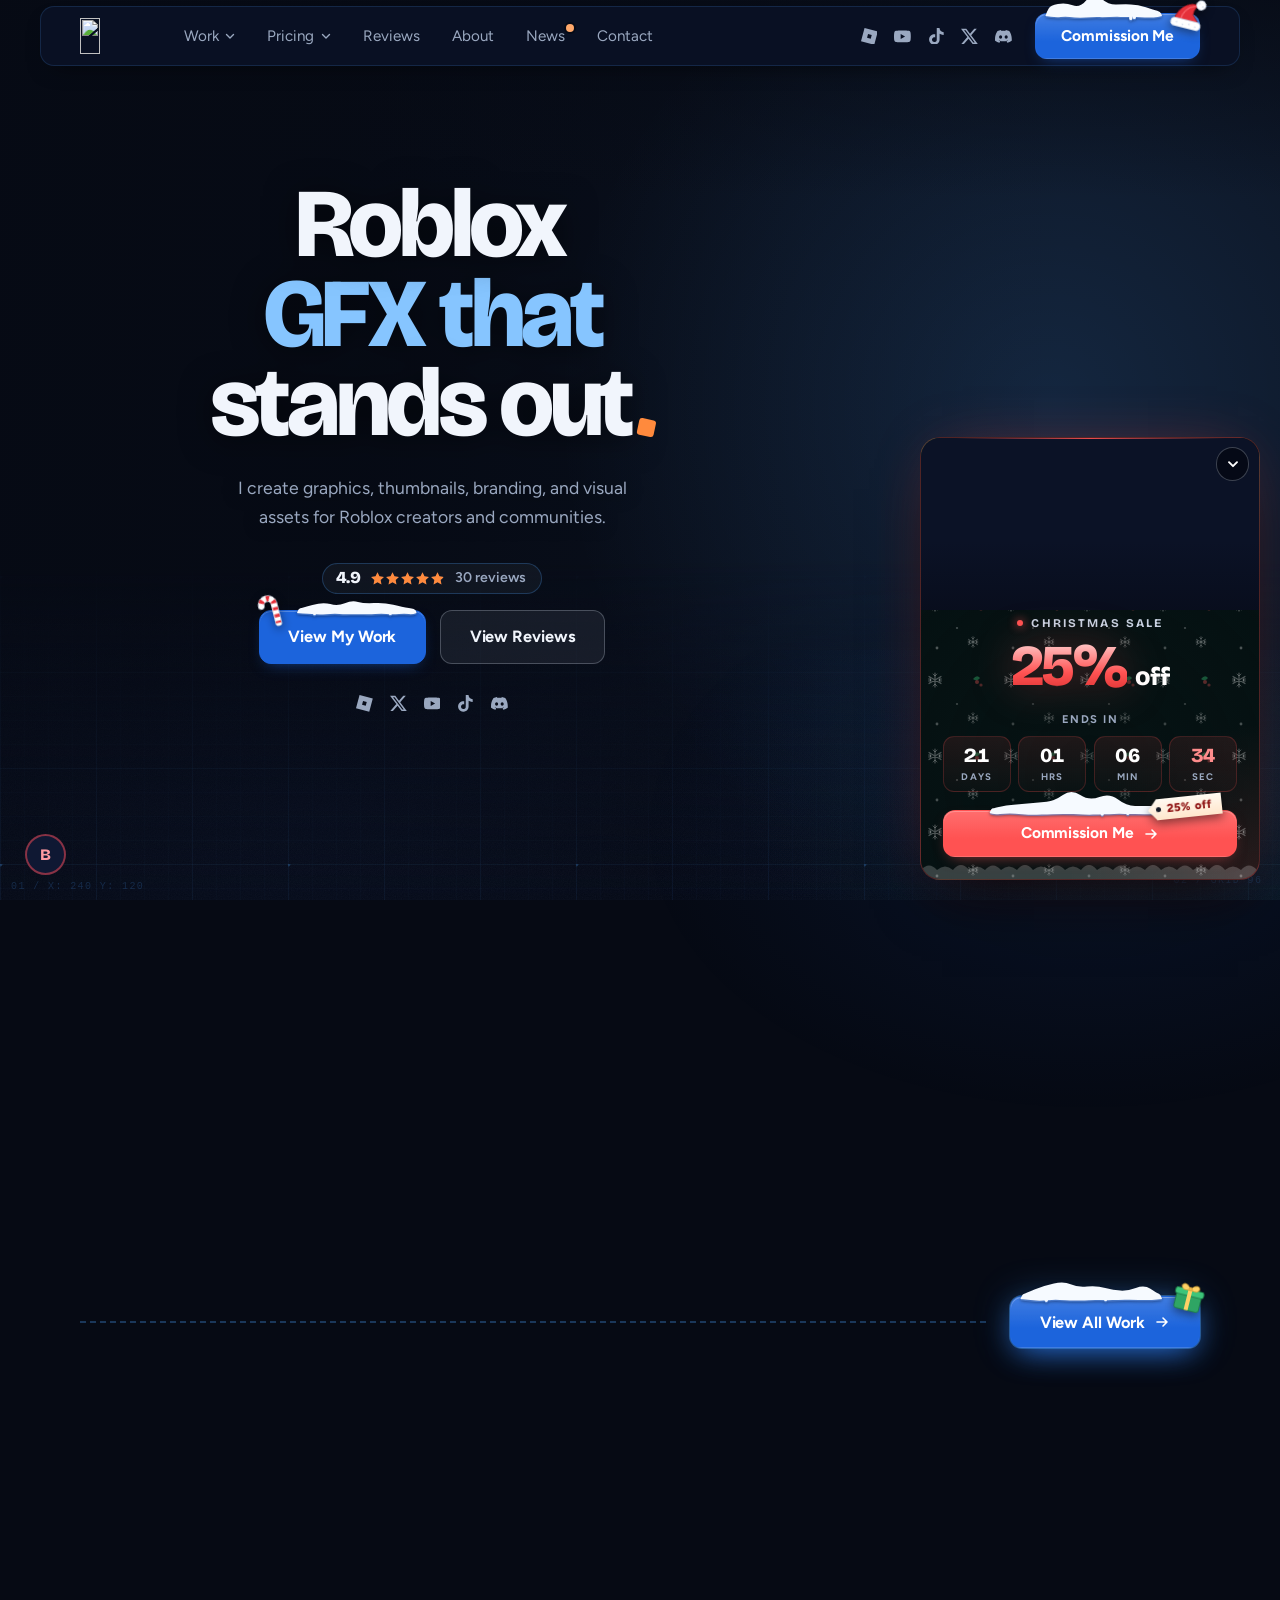
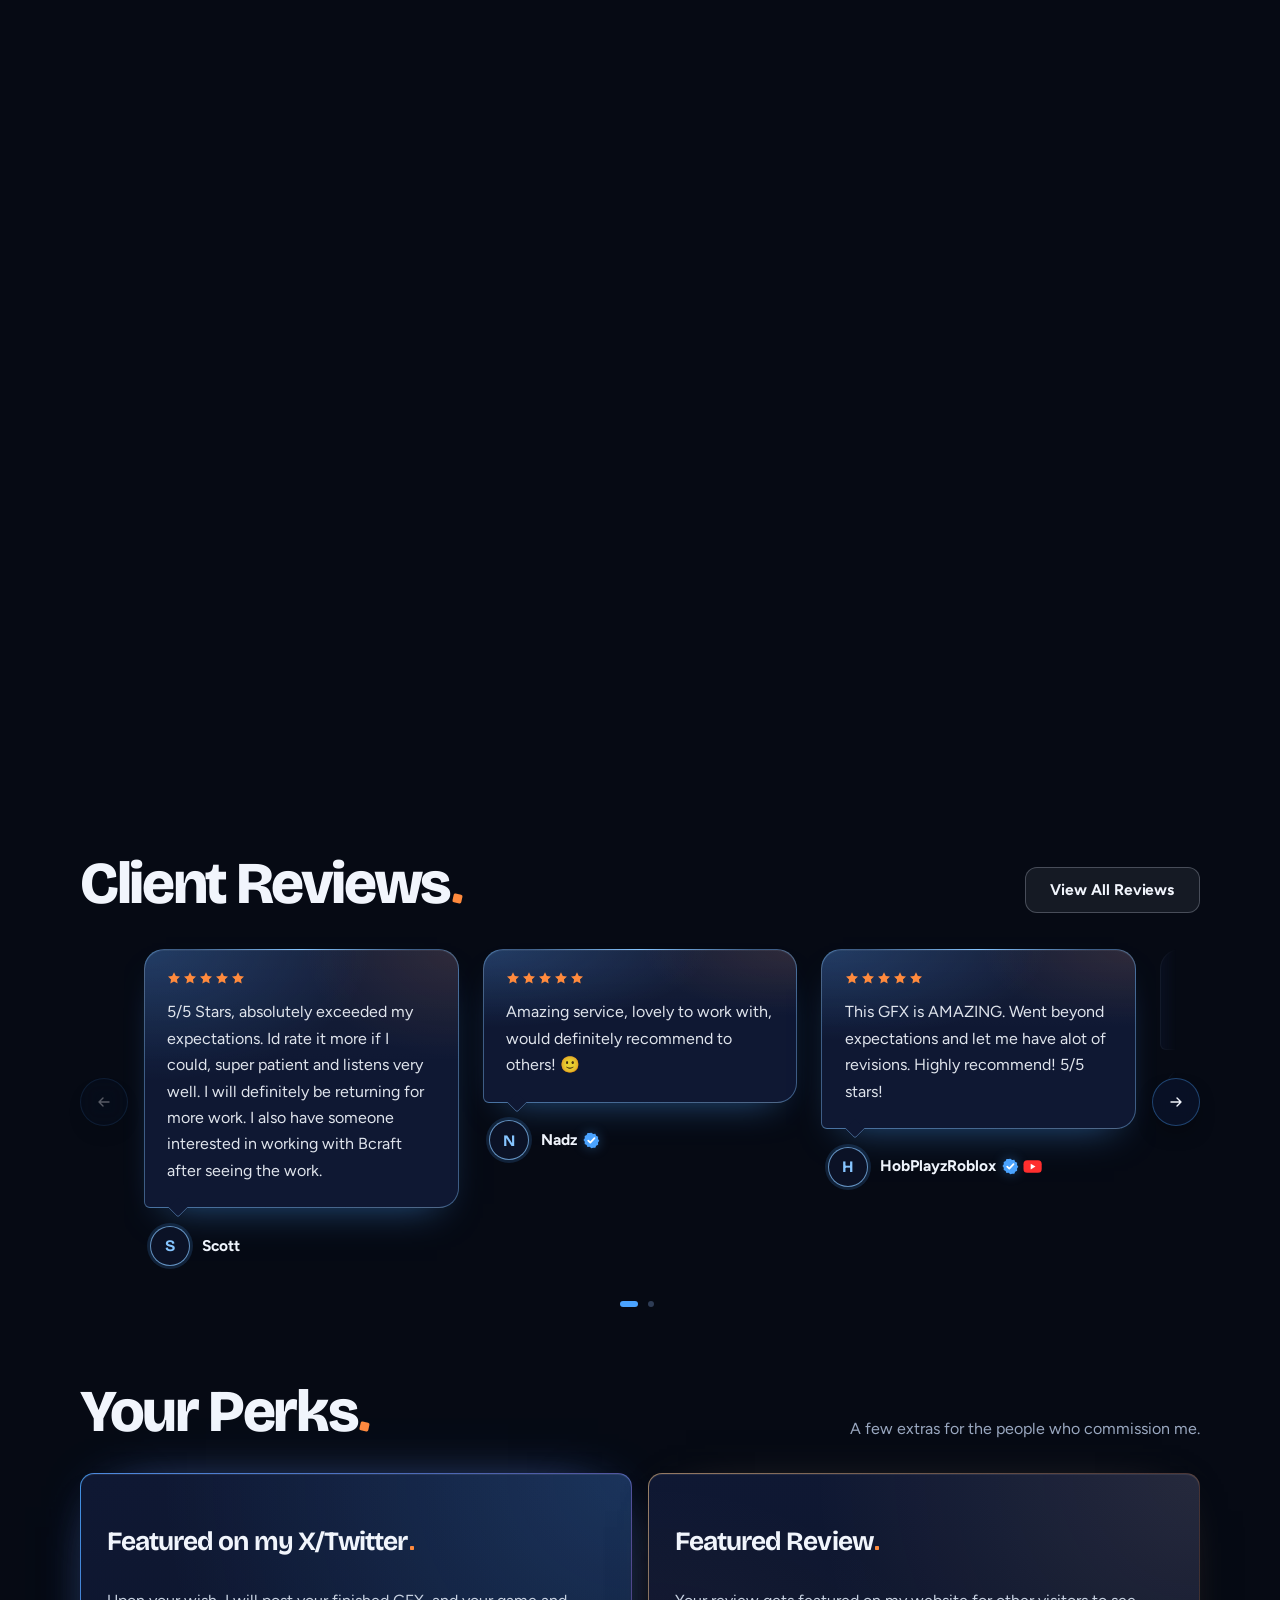
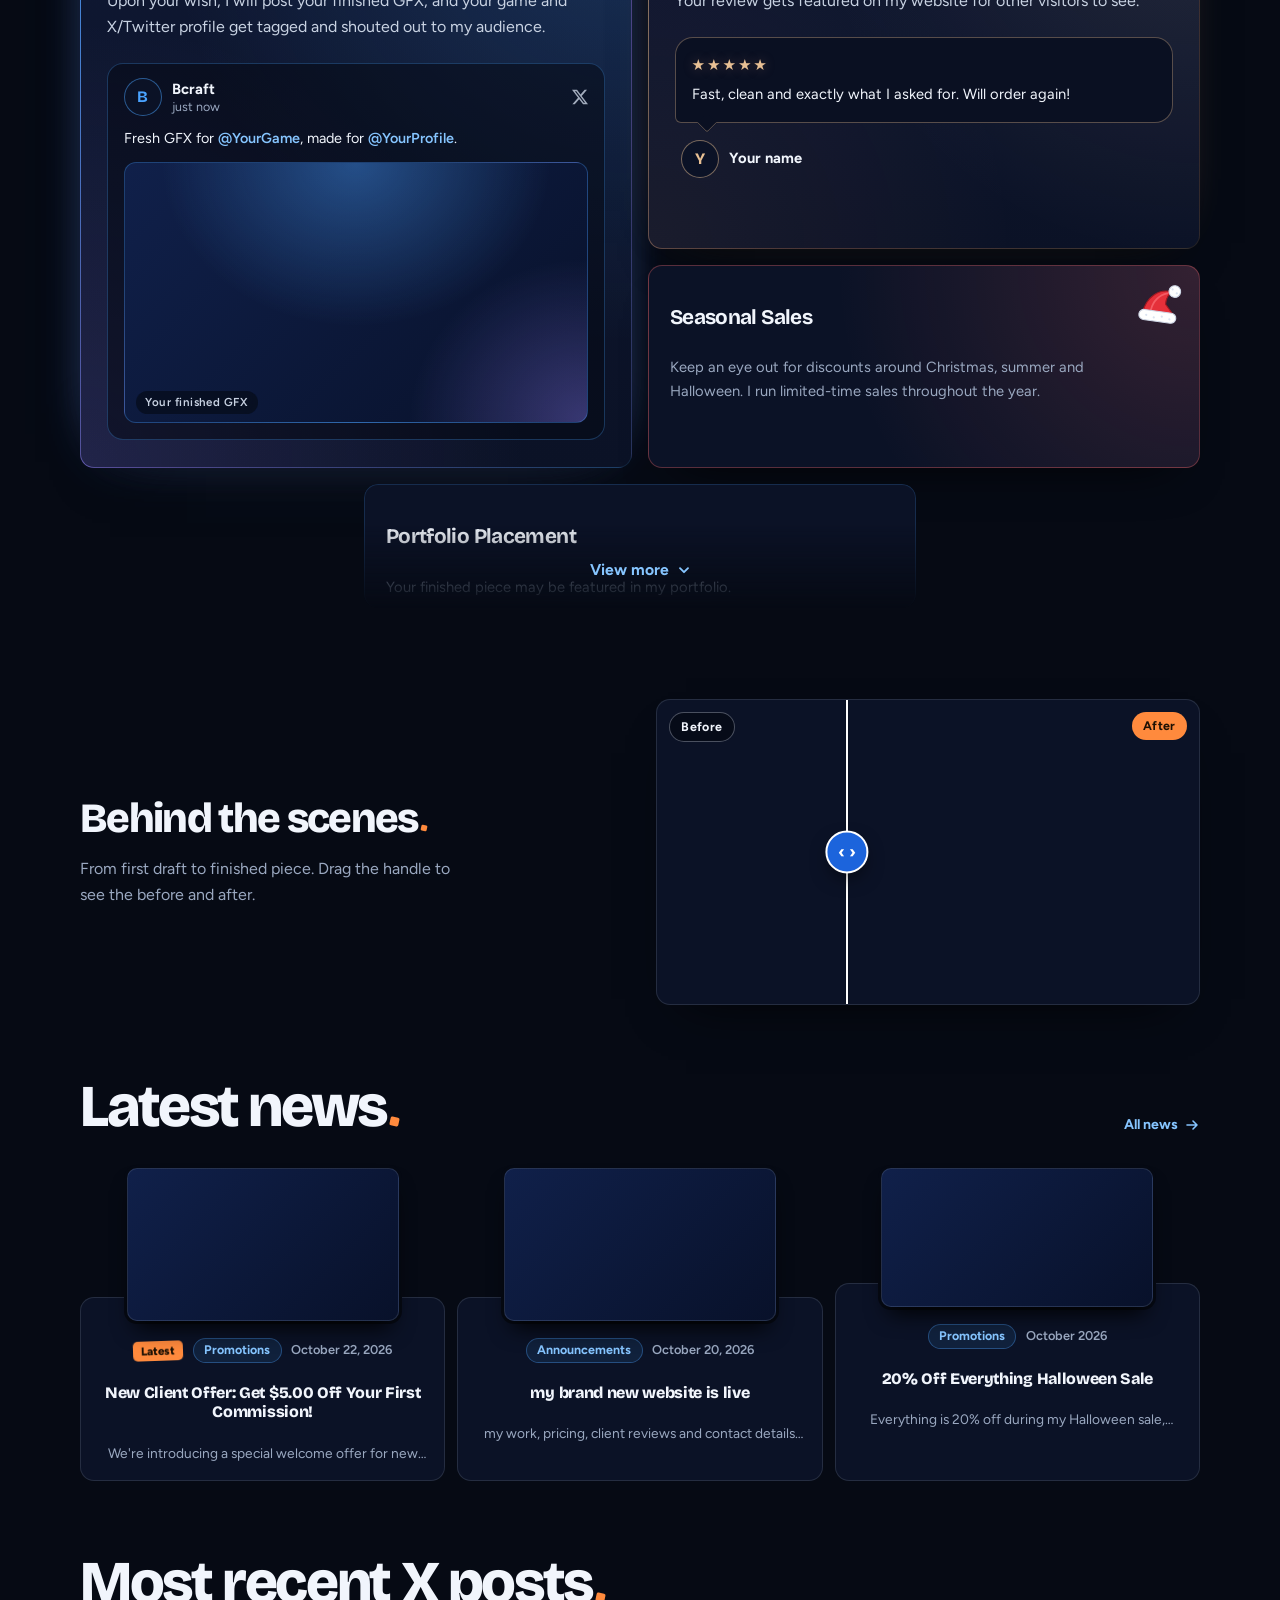
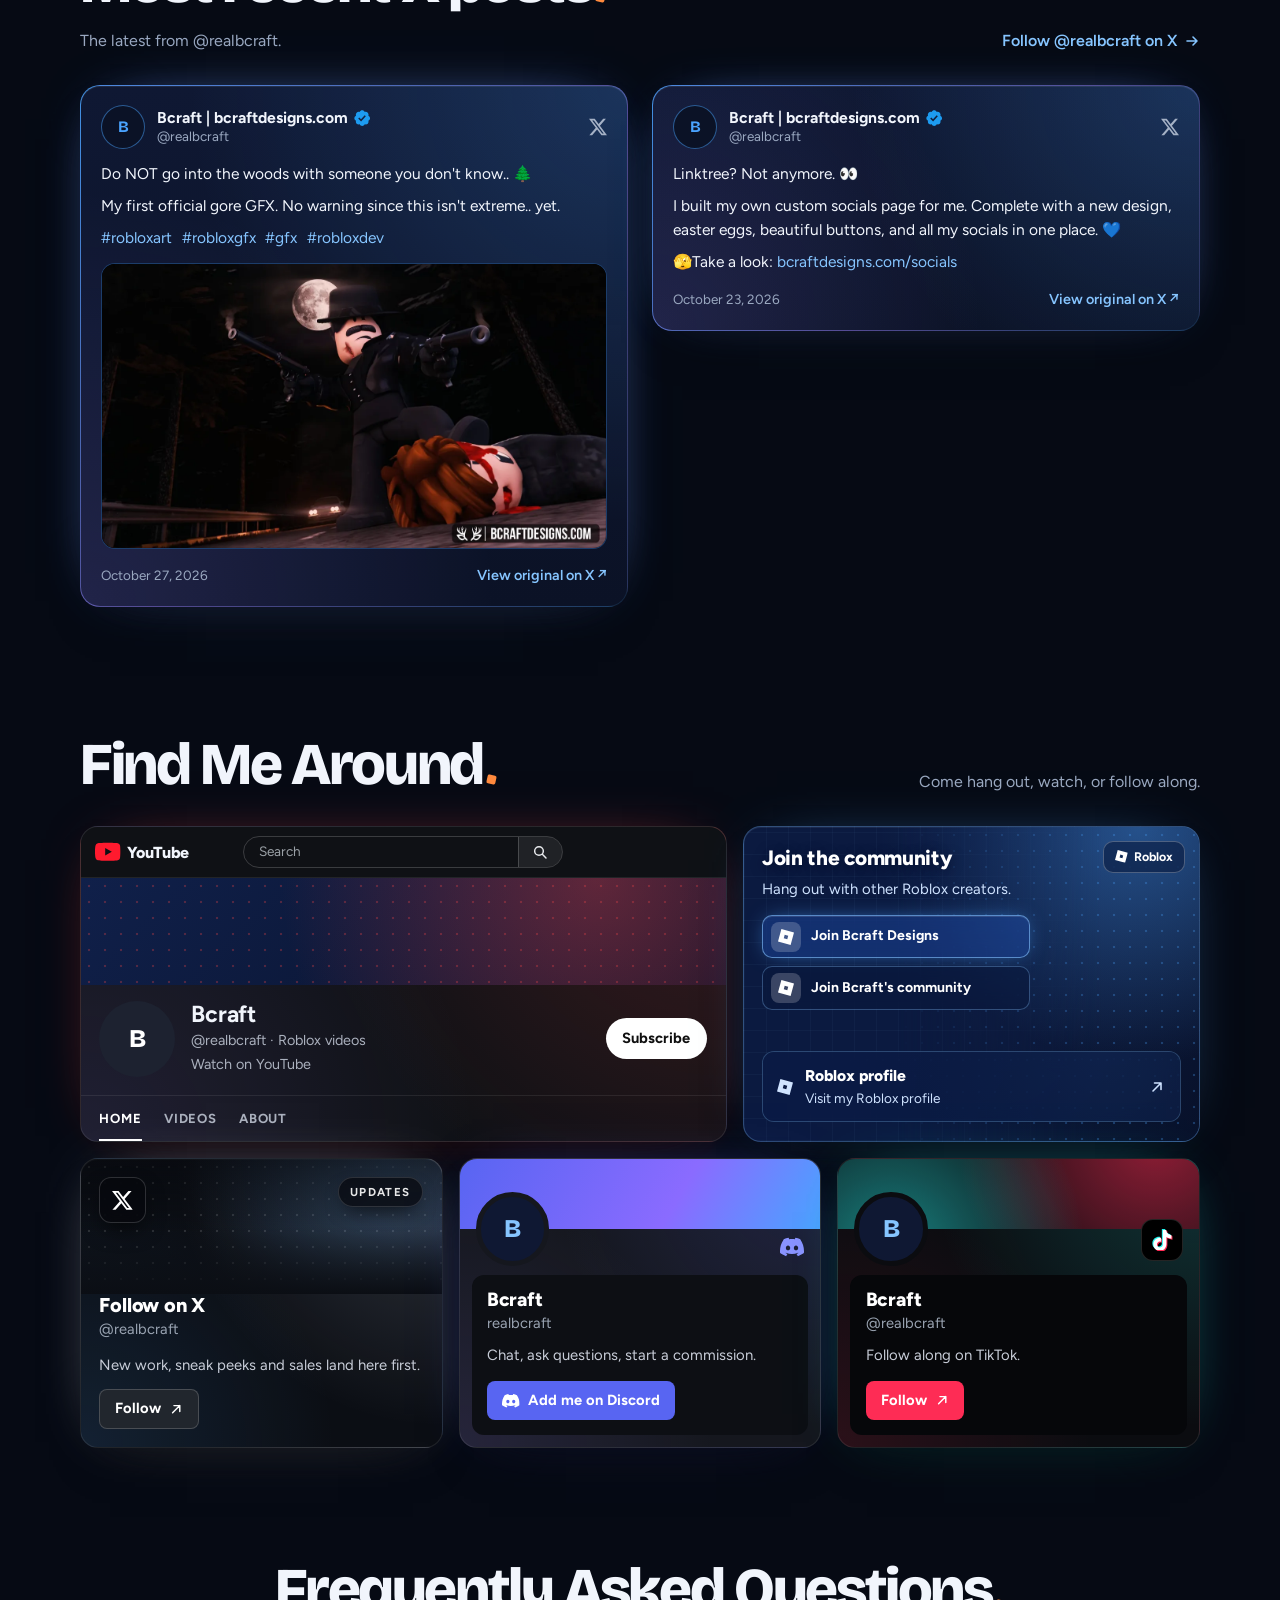
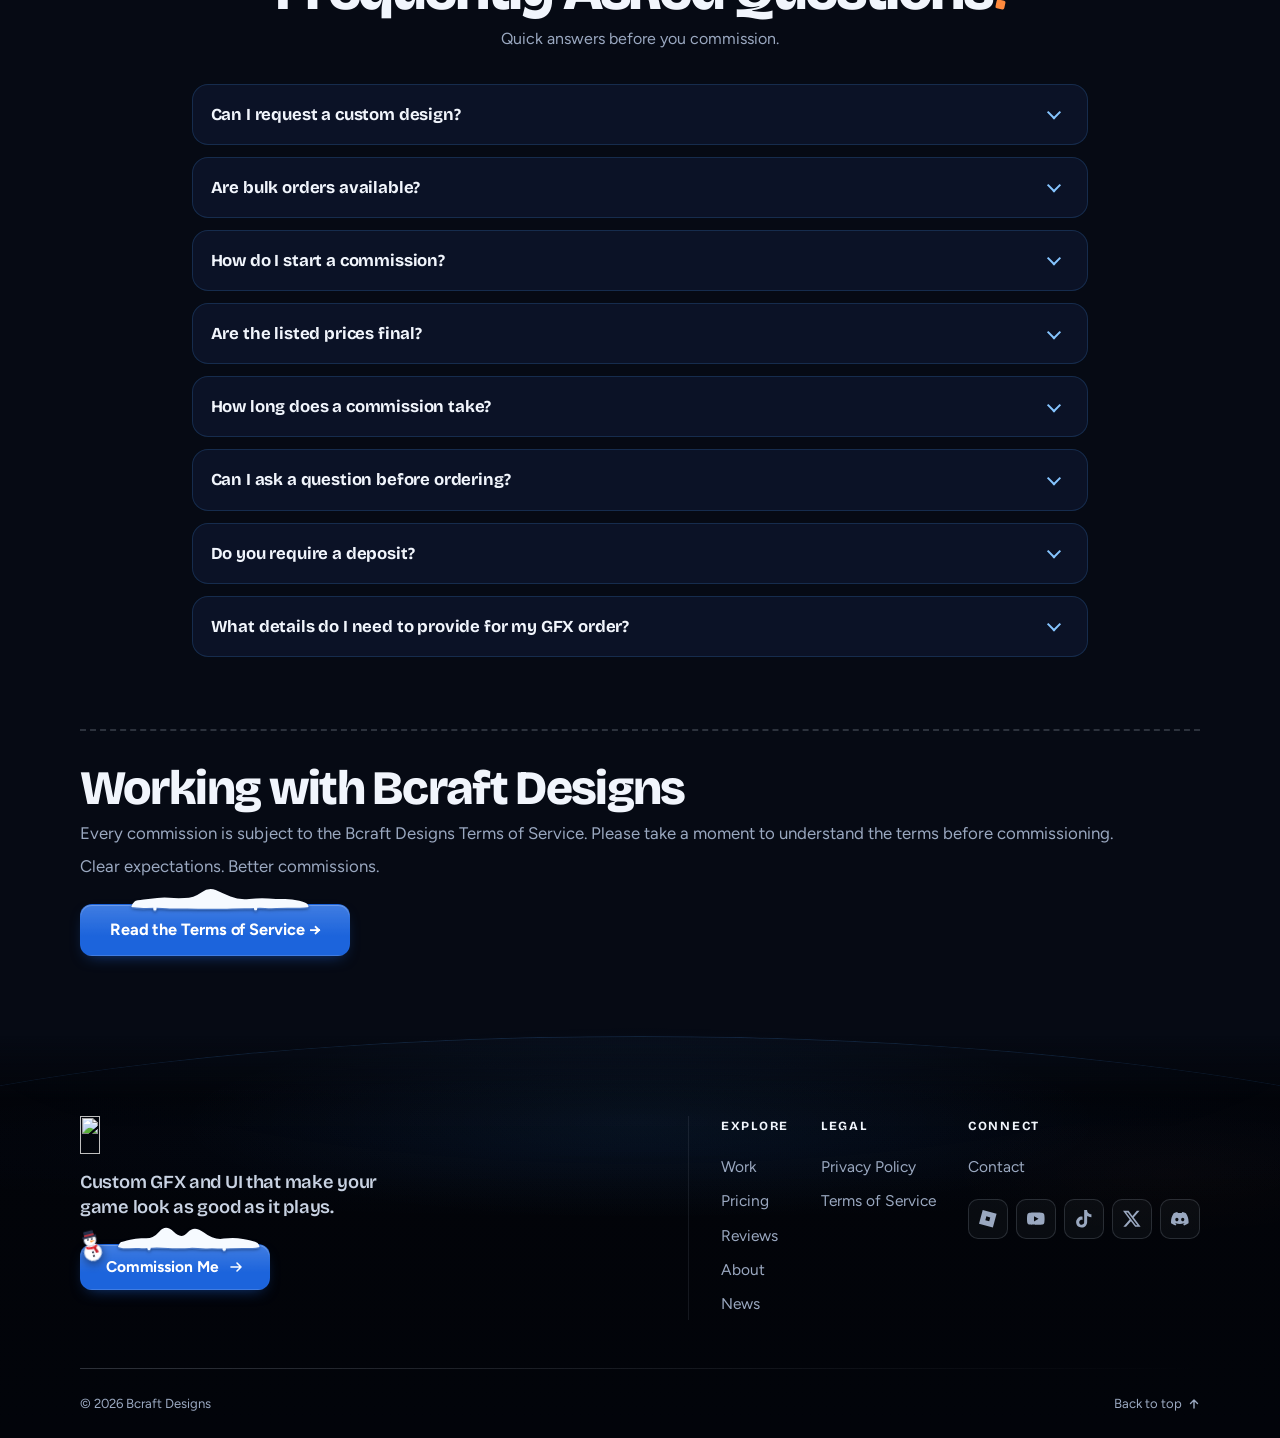
==== commit 0a95a5f9: "reviews" ====
--- a/index.html
+++ b/index.html
@@ -15,11 +15,12 @@
   <link rel="preconnect" href="https://fonts.googleapis.com">
   <link rel="preconnect" href="https://fonts.gstatic.com" crossorigin>
   <link rel="stylesheet" href="https://fonts.googleapis.com/css2?family=Bricolage+Grotesque:opsz,wght@12..96,500..800&family=Figtree:wght@400;500;600;700&display=swap">
-  <link rel="stylesheet" href="/style.css">
+  <link rel="stylesheet" href="/style.css?v=22">
   <!-- Starts loading the hero artwork right away, so it is ready sooner -->
   <link rel="preload" as="image" href="/images/hero-main-01.webp" fetchpriority="high">
   <script src="/news-data.js"></script>
-  <script src="/script.js" defer></script>
+  <script src="/pricing-data.js?v=3"></script>
+  <script src="/script.js?v=22" defer></script>
   <script src="/companion.js" defer></script>
   <!-- Homepage "Latest news" strip (data comes from news-data.js) -->
   <style>
@@ -232,7 +233,71 @@
               </div>
             </li>
 
-            <li class="nav-item"><a class="nav-link" href="/pricing/">Pricing</a></li>
+            <!-- PRICING mega menu: same system as Work. Prices, badges and the currency switcher are filled in by script.js (MEGA_MENU_DATA.pricing). Paste this <li> on every page in place of the plain Pricing link. On the pricing page itself keep aria-current="page" on the button. -->
+            <li class="nav-item has-mega">
+              <button class="nav-link nav-trigger" type="button" aria-expanded="false" aria-controls="mega-pricing">
+                Pricing <svg class="nav-chevron" width="10" height="10" viewBox="0 0 10 10" aria-hidden="true" focusable="false"><path d="M1.5 3.5 5 7l3.5-3.5" fill="none" stroke="currentColor" stroke-width="1.4" stroke-linecap="round" stroke-linejoin="round"/></svg>
+              </button>
+              <div class="mega mega-work mega-pricing" id="mega-pricing" data-mega="pricing">
+                <div class="mega-inner">
+                  <div class="mega-main">
+                    <p class="mega-eyebrow">Browse the prices</p>
+                    <ul class="mega-links">
+                  <li>
+                    <a class="mega-link" href="/pricing/#catalogue" data-preview="products">
+                      <span class="mega-link-icon" aria-hidden="true"><svg viewBox="0 0 24 24" width="22" height="22" fill="none" stroke="currentColor" stroke-width="1.7" stroke-linecap="round" stroke-linejoin="round" focusable="false"><rect width="7" height="7" x="3" y="3" rx="1"/><rect width="7" height="7" x="14" y="3" rx="1"/><rect width="7" height="7" x="14" y="14" rx="1"/><rect width="7" height="7" x="3" y="14" rx="1"/></svg></span>
+                      <span class="mega-link-body">
+                        <span class="mega-link-title">Products</span>
+                        <span class="mega-link-text">Every design, with the price up front.</span>
+                      </span>
+                      <svg class="mega-arrow" width="16" height="16" viewBox="0 0 16 16" aria-hidden="true" focusable="false"><path d="M3 8h10M9 4l4 4-4 4" fill="none" stroke="currentColor" stroke-width="1.4" stroke-linecap="round" stroke-linejoin="round"/></svg>
+                    </a>
+                  </li>
+                  <li>
+                    <a class="mega-link" href="/pricing/#bundles" data-preview="bundles">
+                      <span class="mega-link-icon" aria-hidden="true"><svg viewBox="0 0 24 24" width="22" height="22" fill="none" stroke="currentColor" stroke-width="1.7" stroke-linecap="round" stroke-linejoin="round" focusable="false"><path d="m7.5 4.27 9 5.15"/><path d="M21 8a2 2 0 0 0-1-1.73l-7-4a2 2 0 0 0-2 0l-7 4A2 2 0 0 0 3 8v8a2 2 0 0 0 1 1.73l7 4a2 2 0 0 0 2 0l7-4A2 2 0 0 0 21 16Z"/><path d="m3.3 7 8.7 5 8.7-5"/><path d="M12 22V12"/></svg></span>
+                      <span class="mega-link-body">
+                        <span class="mega-link-title">Bundles</span>
+                        <span class="mega-link-text">Matching sets that cost less together.</span>
+                      </span>
+                      <svg class="mega-arrow" width="16" height="16" viewBox="0 0 16 16" aria-hidden="true" focusable="false"><path d="M3 8h10M9 4l4 4-4 4" fill="none" stroke="currentColor" stroke-width="1.4" stroke-linecap="round" stroke-linejoin="round"/></svg>
+                    </a>
+                  </li>
+                  <li>
+                    <a class="mega-link" href="/pricing/#estimate" data-preview="estimator">
+                      <span class="mega-link-icon" aria-hidden="true"><svg viewBox="0 0 24 24" width="22" height="22" fill="none" stroke="currentColor" stroke-width="1.7" stroke-linecap="round" stroke-linejoin="round" focusable="false"><rect width="16" height="20" x="4" y="2" rx="2"/><path d="M8 6h8"/><path d="M16 14v4"/><path d="M16 10h.01M12 10h.01M8 10h.01M12 14h.01M8 14h.01M12 18h.01M8 18h.01"/></svg></span>
+                      <span class="mega-link-body">
+                        <span class="mega-link-title">Estimator</span>
+                        <span class="mega-link-text">Build your total in seconds.</span>
+                      </span>
+                      <svg class="mega-arrow" width="16" height="16" viewBox="0 0 16 16" aria-hidden="true" focusable="false"><path d="M3 8h10M9 4l4 4-4 4" fill="none" stroke="currentColor" stroke-width="1.4" stroke-linecap="round" stroke-linejoin="round"/></svg>
+                    </a>
+                  </li>
+                  <li>
+                    <a class="mega-link" href="/pricing/#payments" data-preview="payment">
+                      <span class="mega-link-icon" aria-hidden="true"><svg viewBox="0 0 24 24" width="22" height="22" fill="none" stroke="currentColor" stroke-width="1.7" stroke-linecap="round" stroke-linejoin="round" focusable="false"><rect width="20" height="14" x="2" y="5" rx="2"/><path d="M2 10h20"/><path d="M6 15h4"/></svg></span>
+                      <span class="mega-link-body">
+                        <span class="mega-link-title">Payment Methods</span>
+                        <span class="mega-link-text">Ways to pay, Robux included.</span>
+                      </span>
+                      <svg class="mega-arrow" width="16" height="16" viewBox="0 0 16 16" aria-hidden="true" focusable="false"><path d="M3 8h10M9 4l4 4-4 4" fill="none" stroke="currentColor" stroke-width="1.4" stroke-linecap="round" stroke-linejoin="round"/></svg>
+                    </a>
+                  </li>
+                    </ul>
+                    <div class="mega-foot mega-strip" data-mega-strip data-status="open">
+                      <p class="mega-strip-status">
+                        <span class="mega-strip-dot" aria-hidden="true"></span>
+                        <span class="mega-strip-text">Open for commissions</span>
+                      </p>
+                      <div class="mega-strip-currency" data-mega-currency></div>
+                    </div>
+                    <figure class="mega-banner" aria-hidden="true">
+                      <img class="mega-banner-image" src="" alt="">
+                    </figure>
+                  </div>
+                </div>
+              </div>
+            </li>
             <li class="nav-item"><a class="nav-link" href="/reviews/">Reviews</a></li>
             <li class="nav-item"><a class="nav-link" href="/about/">About</a></li>
             <li class="nav-item"><a class="nav-link" href="/news/">News</a></li>
--- a/style.css
+++ b/style.css
@@ -17641,4 +17641,2053 @@
 
 .mega:not(.is-open) :is(*, *::before, *::after) {
   animation-play-state: paused;
+}
+
+/* ==========================================================
+   CURRENCY SWITCH (Both / USD / Robux)
+   Used by the pricing page AND the Pricing mega menu.
+   ========================================================== */
+.pc-currency { display: inline-flex; flex-wrap: wrap; align-items: center; gap: 0.5rem 0.75rem; }
+.pc-currency-label { color: var(--color-text-muted); font-size: 0.82rem; font-weight: 700; }
+.pc-seg { position: relative; display: inline-flex; padding: 0.2rem; border: 1px solid rgba(var(--rgb-blue), 0.3); border-radius: 999px; background: rgba(var(--rgb-blue), 0.08); }
+.pc-seg button { position: relative; z-index: 1; display: inline-flex; align-items: center; gap: 0.35rem; padding: 0.38rem 0.9rem; border: 0; border-radius: 999px; background: transparent; color: var(--color-text-muted); font: inherit; font-size: 0.85rem; font-weight: 800; cursor: pointer; transition: color 0.3s ease; }
+/* The light pill that slides (with a little overshoot) to the chosen option; the script sets its width and position */
+.pc-seg-thumb { position: absolute; top: 0.2rem; bottom: 0.2rem; left: 0; width: 0; border-radius: 999px; background: var(--color-accent-bright); box-shadow: 0 6px 16px -6px rgba(var(--rgb-blue), 0.9); pointer-events: none; }
+.pc-seg.is-ready .pc-seg-thumb { transition: transform 0.45s cubic-bezier(0.34, 1.45, 0.5, 1), width 0.45s cubic-bezier(0.34, 1.45, 0.5, 1); }
+.pc-seg button:hover { color: var(--color-text); }
+.pc-seg button[aria-pressed="true"] { color: #06122b; }
+.pc-seg button:focus-visible { outline: 2px solid var(--color-accent-bright); outline-offset: 2px; }
+.pc-seg .pc-robux-icon { width: 0.95rem; height: 0.95rem; }
+.pc-seg .pc-robux-icon { transition: filter 0.3s ease; }
+.pc-seg button[aria-pressed="true"] .pc-robux-icon { filter: brightness(0); }
+@media (prefers-reduced-motion: reduce) { .pc-seg.is-ready .pc-seg-thumb { transition: none; } .pc-seg button, .pc-seg .pc-robux-icon { transition: none; } }
+
+/* ==========================================================
+   PRICING MEGA MENU
+   The panel carries .mega-work too, so it inherits the whole Work menu look.
+   Only the per-button colours and the currency switcher in the bottom strip live here.
+   ========================================================== */
+.mega-pricing .mega-link[data-preview="products"]  { --fill-rgb: 59, 130, 246; }
+.mega-pricing .mega-link[data-preview="bundles"]   { --fill-rgb: 139, 92, 246; }
+.mega-pricing .mega-link[data-preview="estimator"] { --fill-rgb: 245, 158, 11; }
+.mega-pricing .mega-link[data-preview="payment"]   { --fill-rgb: 34, 197, 130; }
+
+.mega-strip-currency {
+  display: inline-flex;
+  align-items: center;
+  flex-shrink: 0;
+  margin-left: auto;
+}
+
+/* Pricing menu strip: status and currency switch stay on one line */
+.mega-pricing .mega-strip { flex-wrap: nowrap; }
+.mega-pricing .mega-strip-status { flex-wrap: nowrap; white-space: nowrap; }
+
+.mega-strip-currency .pc-currency { flex-wrap: nowrap; gap: 0.6rem; }
+.mega-strip-currency .pc-currency-label { white-space: nowrap; font-size: 0.78rem; }
+.mega-strip-currency .pc-seg button { padding: 0.3rem 0.75rem; font-size: 0.8rem; }
+
+@media (max-width: 860px) {
+  .mega-strip-currency { margin-left: 0; width: 100%; }
+}
+
+
+/* Pricing menu banner = the featured bundle */
+.mega-pricing .mega-banner { position: relative; overflow: hidden; }
+
+.mega-feature {
+  position: absolute;
+  inset: 0;
+  z-index: 1;
+  display: flex;
+  flex-direction: column;
+  justify-content: flex-end;
+  align-items: flex-start;
+  gap: 0.3rem;
+  padding: 0.9rem 1.1rem;
+  color: #fff;
+  text-decoration: none;
+  overflow: hidden;
+  isolation: isolate;
+}
+
+.mega-feature { cursor: default; }
+.mega-feature-go:focus-visible { outline: 2px solid var(--color-accent-bright); outline-offset: 2px; }
+
+@media (max-width: 860px) {
+  .mega-feature { cursor: pointer; }
+}
+.mega-feature-tags { display: flex; flex-wrap: wrap; gap: 0.4rem; }
+
+.mega-feature-tag {
+  position: relative;
+  display: inline-flex;
+  align-items: center;
+  justify-content: center;
+  gap: 0.3rem;
+  min-height: 1.6rem;
+  padding: 0 0.7rem;
+  border-radius: 999px;
+  background: rgba(139, 92, 246, 0.9);
+  color: #fff;
+  font-size: 0.72rem;
+  font-weight: 800;
+  letter-spacing: 0.03em;
+  line-height: 1;
+  white-space: nowrap;
+}
+
+.mega-feature-tag-text { display: block; line-height: 1; transform: translateY(0.02em); }
+
+/* Most Popular: gradient pill with a star, a light sweep and a soft glow */
+.mega-feature-tag[data-kind="star"] {
+  overflow: hidden;
+  padding: 0 0.8rem 0 0.6rem;
+  border: 1px solid rgba(255, 255, 255, 0.35);
+  background: linear-gradient(120deg, #1d4ed8 0%, #2563eb 40%, #06b6d4 100%);
+  box-shadow: 0 0 0 rgba(37, 99, 235, 0.5), 0 6px 16px -6px rgba(37, 99, 235, 0.9);
+  animation: mega-feature-glow 2.8s ease-in-out infinite;
+}
+
+.mega-feature-tag[data-kind="star"] svg { flex: none; color: #ffe27a; filter: drop-shadow(0 0 4px rgba(255, 226, 122, 0.8)); animation: mega-feature-star 2.8s ease-in-out infinite; }
+
+.mega-feature-tag[data-kind="star"]::after {
+  content: "";
+  position: absolute;
+  top: 0;
+  bottom: 0;
+  left: -60%;
+  width: 40%;
+  background: linear-gradient(100deg, transparent, rgba(255, 255, 255, 0.55), transparent);
+  transform: skewX(-20deg);
+  animation: mega-feature-shine 3.2s ease-in-out infinite;
+  pointer-events: none;
+}
+
+@keyframes mega-feature-shine {
+  0%, 55% { left: -60%; }
+  100% { left: 130%; }
+}
+
+@keyframes mega-feature-glow {
+  0%, 100% { box-shadow: 0 0 0 rgba(6, 182, 212, 0), 0 6px 16px -6px rgba(37, 99, 235, 0.8); }
+  50% { box-shadow: 0 0 14px rgba(6, 182, 212, 0.6), 0 6px 16px -6px rgba(37, 99, 235, 0.9); }
+}
+
+@keyframes mega-feature-star {
+  0%, 100% { transform: scale(1) rotate(0deg); }
+  50% { transform: scale(1.18) rotate(14deg); }
+}
+
+@media (prefers-reduced-motion: reduce) {
+  .mega-feature-tag[data-kind="star"],
+  .mega-feature-tag[data-kind="star"] svg,
+  .mega-feature-tag[data-kind="star"]::after { animation: none; }
+}
+
+.mega-feature-tag--save {
+  border: 1px solid rgba(47, 214, 143, 0.55);
+  background: rgba(8, 40, 30, 0.85);
+  color: #5be3a8;
+}
+
+.mega-feature-tag[hidden] { display: none; }
+.mega-feature-name { font-family: var(--font-display); font-size: 1.35rem; font-weight: 800; line-height: 1.1; }
+.mega-feature-price { font-size: 0.95rem; font-weight: 800; }
+.mega-feature-was { margin-left: 0.5rem; color: #ff6b6b; font-size: 0.82rem; font-weight: 700; text-decoration: line-through; text-decoration-color: rgba(255, 107, 107, 0.8); }
+.mega-feature-was:empty { display: none; }
+
+.mega-feature-go {
+  position: absolute;
+  top: 0.8rem;
+  right: 0.9rem;
+  display: inline-flex;
+  align-items: center;
+  gap: 0.4rem;
+  padding: 0.42rem 0.85rem;
+  border: 1px solid rgba(255, 255, 255, 0.4);
+  border-radius: 999px;
+  background: rgba(6, 12, 26, 0.82);
+  -webkit-backdrop-filter: blur(6px);
+  backdrop-filter: blur(6px);
+  color: #fff;
+  font-size: 0.86rem;
+  font-weight: 800;
+  line-height: 1;
+  text-decoration: none;
+  cursor: pointer;
+  text-shadow: none;
+  box-shadow: 0 6px 16px -8px rgba(0, 0, 0, 0.9);
+  transition: background-color 0.15s ease, color 0.15s ease, border-color 0.15s ease;
+}
+
+.mega-feature-go:hover,
+.mega-feature-go:focus-visible {
+  border-color: transparent;
+  background: var(--color-accent-bright);
+  color: #06122b;
+}
+
+/* Preview card: the line with the price of the pieces bought separately */
+.mega-float-was { display: block; color: #ff6b6b; font-size: 0.8rem; font-weight: 800; line-height: 1.3; }
+.mega-float-was:empty { display: none; }
+
+
+/* ---------- Pricing menu banner: rotating bundles ---------- */
+.mega-feature-tags,
+.mega-feature-name,
+.mega-feature-line { position: relative; z-index: 2; transition: opacity 0.3s ease, transform 0.35s cubic-bezier(0.2, 0.7, 0.3, 1); }
+
+/* the new texts arrive one after the other */
+.mega-feature:not(.is-swapping) .mega-feature-name { transition-delay: 0.06s; }
+.mega-feature:not(.is-swapping) .mega-feature-line { transition-delay: 0.12s; }
+
+/* out: slide left and fade. In: start on the right (no transition), then slide to place */
+.mega-feature.is-swapping .mega-feature-tags,
+.mega-feature.is-swapping .mega-feature-name,
+.mega-feature.is-swapping .mega-feature-line { opacity: 0; transform: translateX(-22px); transition-duration: 0.22s; transition-delay: 0s; }
+
+.mega-feature.is-entering .mega-feature-tags,
+.mega-feature.is-entering .mega-feature-name,
+.mega-feature.is-entering .mega-feature-line { opacity: 0; transform: translateX(22px); transition: none; }
+
+.mega-feature-dots {
+  position: absolute;
+  top: 0.75rem;
+  left: 1rem;
+  display: flex;
+  align-items: center;
+}
+
+.mega-feature-dot {
+  position: relative;
+  width: 1.1rem;
+  height: 1.3rem;
+  padding: 0;
+  border: 0;
+  background: none;
+  cursor: pointer;
+}
+
+.mega-feature-dot::before {
+  content: "";
+  position: absolute;
+  top: 50%;
+  left: 50%;
+  width: 0.45rem;
+  height: 0.45rem;
+  border-radius: 999px;
+  background: rgba(255, 255, 255, 0.45);
+  transform: translate(-50%, -50%);
+  transition: width 0.25s ease, background-color 0.25s ease;
+}
+
+.mega-feature-dot:hover::before { background: rgba(255, 255, 255, 0.8); }
+.mega-feature-dot.is-active::before { width: 1.1rem; background: #fff; }
+.mega-feature-dot:focus-visible { outline: 2px solid var(--color-accent-bright); outline-offset: 1px; border-radius: 6px; }
+
+@media (prefers-reduced-motion: reduce) {
+  .mega-feature-tags, .mega-feature-name, .mega-feature-line, .mega-feature-dot::before { transition: none; }
+}
+
+/* ---------- Banner badges: every kind has its own look and animation ---------- */
+.mega-feature-tag-icon { display: inline-flex; align-items: center; perspective: 60px; }
+.mega-feature-tag-icon:empty { display: none; }
+
+/* bundle (default): slate pill that floats */
+.mega-feature-tag[data-kind="bundle"] {
+  border: 1px solid rgba(255, 255, 255, 0.22);
+  background: linear-gradient(135deg, rgba(71, 85, 105, 0.95), rgba(30, 41, 59, 0.95));
+  animation: mega-badge-float 3s ease-in-out infinite;
+}
+
+/* YouTube: red pill, the gradient drifts slowly (calm, no pulsing) */
+.mega-feature-tag[data-kind="youtube"] {
+  border: 1px solid rgba(255, 255, 255, 0.35);
+  background: linear-gradient(120deg, #e11d1d 0%, #ff4d3d 45%, #c40000 100%);
+  background-size: 220% 100%;
+  box-shadow: 0 6px 16px -6px rgba(255, 40, 40, 0.9);
+  animation: mega-badge-gold 4s ease-in-out infinite;
+}
+
+/* Budget Pick: gold pill whose gradient drifts, with a coin that flips */
+.mega-feature-tag[data-kind="budget"] {
+  overflow: hidden;
+  border: 1px solid rgba(255, 255, 255, 0.5);
+  background: linear-gradient(120deg, #f59e0b 0%, #fde047 45%, #f97316 100%);
+  background-size: 220% 100%;
+  box-shadow: 0 6px 16px -6px rgba(251, 146, 60, 0.9);
+  color: #3b2300;
+  animation: mega-badge-gold 3.2s ease-in-out infinite;
+}
+
+.mega-feature-tag[data-kind="budget"] .mega-feature-tag-icon svg { animation: mega-badge-coin 2.8s ease-in-out infinite; }
+
+/* Save chip: green, breathing glow */
+.mega-feature-tag--save { animation: mega-badge-breathe 2.4s ease-in-out infinite; }
+
+@keyframes mega-badge-float {
+  0%, 100% { transform: translateY(0); }
+  50% { transform: translateY(-2px); }
+}
+
+@keyframes mega-badge-gold {
+  0%, 100% { background-position: 0% 50%; }
+  50% { background-position: 100% 50%; }
+}
+
+@keyframes mega-badge-coin {
+  0%, 55% { transform: rotateY(0deg); }
+  100% { transform: rotateY(360deg); }
+}
+
+@keyframes mega-badge-breathe {
+  0%, 100% { box-shadow: 0 0 0 rgba(47, 214, 143, 0); }
+  50% { box-shadow: 0 0 12px rgba(47, 214, 143, 0.55); }
+}
+
+@media (prefers-reduced-motion: reduce) {
+  .mega-feature-tag,
+  .mega-feature-tag::before,
+  .mega-feature-tag::after,
+  .mega-feature-tag svg { animation: none !important; }
+}
+
+/* ---------- Pricing menu banner: the picture cross-fades with a slow zoom, a dark fade keeps the text readable ---------- */
+.mega-pricing .mega-banner-image { display: none; }
+
+.mega-feature::before {
+  content: "";
+  position: absolute;
+  inset: 0;
+  z-index: 1;
+  background:
+    linear-gradient(90deg, rgba(3, 7, 16, 0.97) 0%, rgba(3, 7, 16, 0.9) 28%, rgba(3, 7, 16, 0.55) 56%, rgba(3, 7, 16, 0) 100%),
+    linear-gradient(0deg, rgba(3, 7, 16, 0.6) 0%, rgba(3, 7, 16, 0) 55%);
+  pointer-events: none;
+}
+
+.mega-feature-art {
+  position: absolute;
+  inset: 0;
+  z-index: 0;
+  background-position: center;
+  background-size: cover;
+  opacity: 0;
+  transform: scale(1);
+  transition: opacity 0.8s ease, transform 6s ease-out;
+}
+
+.mega-feature-art.is-on { opacity: 1; transform: scale(1.07); }
+.mega-feature-go,
+.mega-feature-dots { z-index: 2; }
+
+@media (prefers-reduced-motion: reduce) {
+  .mega-feature-art { transition: opacity 0.2s ease; transform: none; }
+  .mega-feature-art.is-on { transform: none; }
+}
+
+/* ==========================================================
+   REVIEWS PAGE: rating breakdown, "Read more", artwork 16:9
+   ========================================================== */
+
+/* ----- Rating summary: score + stars on the left, breakdown bars on the right ----- */
+/* Compact frame: score, stars and count stacked on the left, the bars on the right */
+.rating-summary {
+  display: inline-grid;
+  grid-template-columns: auto auto;
+  grid-template-areas:
+    "score bars"
+    "detail bars";
+  align-items: center;
+  column-gap: 1.3rem;
+  row-gap: 0.4rem;
+  max-width: 100%;
+  padding: 0.85rem 0.9rem 0.85rem 1.2rem;
+}
+
+.rating-score {
+  grid-area: score;
+  align-self: end;
+  font-size: clamp(2.2rem, 7vw, 2.8rem);
+}
+
+.rating-detail {
+  grid-area: detail;
+  align-self: start;
+}
+
+.rating-count {
+  margin-top: 0.25rem;
+  font-size: 0.82rem;
+  white-space: nowrap;
+}
+
+.rating-bars {
+  grid-area: bars;
+  display: grid;
+  gap: 0.05rem;
+  width: 11.5rem;
+  padding-left: 1.1rem;
+  border-left: 1px solid rgba(var(--rgb-blue), 0.22);
+}
+
+.rating-bars[hidden] {
+  display: none;
+}
+
+.rating-bar {
+  display: grid;
+  grid-template-columns: 1.8rem 1fr 1.5rem;
+  align-items: center;
+  gap: 0.5rem;
+  width: 100%;
+  padding: 0.18rem 0.35rem;
+  border: 0;
+  border-radius: 8px;
+  background: transparent;
+  color: var(--color-text-muted);
+  font: inherit;
+  font-size: 0.82rem;
+  font-weight: 600;
+  text-align: left;
+  cursor: pointer;
+  transition: background-color 0.2s ease, color 0.2s ease;
+}
+
+.rating-bar-label {
+  display: inline-flex;
+  align-items: center;
+  gap: 0.2rem;
+  color: var(--color-text);
+}
+
+.rating-bar-label svg {
+  width: 12px;
+  height: 12px;
+  fill: var(--color-orange);
+}
+
+.rating-bar-track {
+  height: 7px;
+  overflow: hidden;
+  border-radius: 999px;
+  background-color: rgba(150, 190, 255, 0.14);
+}
+
+.rating-bar-fill {
+  display: block;
+  height: 100%;
+  border-radius: inherit;
+  background-color: var(--color-orange);
+  transition: width 0.8s ease-out;
+}
+
+.rating-bar-count {
+  text-align: right;
+  font-variant-numeric: tabular-nums;
+}
+
+@media (hover: hover) {
+  .rating-bar:not(:disabled):hover {
+    background-color: rgba(var(--rgb-blue), 0.12);
+    color: var(--color-text);
+  }
+}
+
+.rating-bar:focus-visible {
+  outline: 2px solid var(--color-accent-bright);
+  outline-offset: 1px;
+}
+
+.rating-bar[aria-pressed="true"] {
+  background-color: rgba(var(--rgb-blue), 0.2);
+  color: var(--color-text);
+}
+
+.rating-bar:disabled {
+  cursor: default;
+  opacity: 0.4;
+}
+
+@media (max-width: 520px) {
+  .rating-summary {
+    display: grid;
+    grid-template-columns: 1fr;
+    grid-template-areas:
+      "score"
+      "detail"
+      "bars";
+    width: 100%;
+    padding: 0.85rem 1rem;
+  }
+
+  .rating-bars {
+    width: 100%;
+    margin-top: 0.5rem;
+    padding: 0.7rem 0 0;
+    border-left: 0;
+    border-top: 1px solid rgba(var(--rgb-blue), 0.22);
+  }
+}
+
+.review-filters {
+  scroll-margin-top: calc(var(--header-height, 4.5rem) + 1rem);
+}
+
+/* ----- "Read more": long reviews are folded to 5 lines ----- */
+.review-text[data-clamp] {
+  max-height: var(--clamp-h);
+  overflow: hidden;
+  transition: max-height 0.4s ease;
+}
+
+.review-text[data-clamp].is-collapsed {
+  -webkit-mask-image: linear-gradient(to bottom, #000 calc(100% - 2.6em), transparent);
+  mask-image: linear-gradient(to bottom, #000 calc(100% - 2.6em), transparent);
+}
+
+.review-text[data-clamp].is-open {
+  max-height: var(--full-h);
+}
+
+.review-more {
+  align-self: flex-start;
+  margin-top: -0.3rem;
+  padding: 0.2rem 0;
+  border: 0;
+  background: none;
+  color: var(--color-accent-bright);
+  font: inherit;
+  font-size: 0.88rem;
+  font-weight: 700;
+  cursor: pointer;
+}
+
+.review-more[hidden] {
+  display: none;
+}
+
+.review-more:hover {
+  text-decoration: underline;
+  text-underline-offset: 3px;
+}
+
+.review-more:focus-visible {
+  outline: 2px solid var(--color-accent-bright);
+  outline-offset: 3px;
+  border-radius: 4px;
+}
+
+@media (prefers-reduced-motion: reduce) {
+  .review-text[data-clamp] {
+    transition: none;
+  }
+}
+
+/* ----- Artwork on the reviews page: framed attachment inside the bubble, 1920 x 1080 (16:9) ----- */
+.review-grid .review-art {
+  aspect-ratio: 16 / 9;
+}
+
+/* Logos and other artwork that must not be cropped */
+.review-art-image.is-contain {
+  object-fit: contain;
+  padding: 9%;
+}
+
+/* ----- "Delivered work" badge: a small sticker on the bubble's top-right corner ----- */
+/* Cards with artwork get a little room on top, so the badge never touches the card above. */
+.review-card.has-artwork {
+  padding-top: 1.7rem;
+}
+
+.review-badge {
+  position: absolute;
+  top: -1.6rem;
+  right: 1.2rem;
+  z-index: 2;
+  width: 96px;
+  aspect-ratio: 16 / 9;
+  overflow: hidden;
+  border: 3px solid var(--color-surface-raised);
+  border-radius: 13px;
+  background-color: #070d1c;
+  box-shadow:
+    0 0 0 1px rgba(var(--rgb-blue), 0.55),
+    0 8px 18px -6px rgba(0, 0, 0, 0.75);
+  cursor: zoom-in;
+  transform: rotate(2deg);
+  transition: transform 0.3s var(--spring, ease), box-shadow 0.25s ease;
+}
+
+.review-badge .review-art {
+  width: 100%;
+  height: 100%;
+  aspect-ratio: auto;
+  border: 0;
+  border-radius: 0;
+  background:
+    radial-gradient(circle at 50% 120%, rgba(var(--rgb-blue), 0.22), transparent 65%),
+    #070d1c;
+}
+
+.review-badge .review-art-image.is-contain {
+  padding: 12%;
+}
+
+@media (hover: hover) {
+  .review-badge:hover {
+    transform: rotate(-2deg) scale(1.08);
+    box-shadow:
+      0 0 0 1px rgba(134, 197, 255, 0.85),
+      0 12px 22px -8px rgba(var(--rgb-blue), 0.6);
+  }
+}
+
+.review-badge:focus-visible {
+  outline: 2px solid var(--color-accent-bright);
+  outline-offset: 3px;
+}
+
+@media (max-width: 480px) {
+  .review-badge {
+    width: 80px;
+    right: 0.9rem;
+  }
+}
+
+@media (prefers-reduced-motion: reduce) {
+  .review-badge {
+    transition: none;
+  }
+}
+
+/* Lightbox (opens when the badge is clicked) */
+.review-lightbox {
+  width: min(90vw, 680px);
+  max-width: none;
+  padding: 0;
+  border: 1px solid rgba(var(--rgb-blue), 0.35);
+  border-radius: 16px;
+  background-color: #070d1c;
+  color: var(--color-text);
+  overflow: visible;
+}
+
+.review-lightbox::backdrop {
+  background-color: rgba(3, 6, 14, 0.82);
+  -webkit-backdrop-filter: blur(4px);
+  backdrop-filter: blur(4px);
+}
+
+.review-lightbox-frame {
+  aspect-ratio: 16 / 9;
+  overflow: hidden;
+  border-radius: 15px;
+}
+
+.review-lightbox-image {
+  display: block;
+  width: 100%;
+  height: 100%;
+  object-fit: cover;
+}
+
+.review-lightbox-image.is-contain {
+  object-fit: contain;
+  padding: 7%;
+}
+
+.review-lightbox-close {
+  position: absolute;
+  top: -0.9rem;
+  right: -0.9rem;
+  display: grid;
+  place-items: center;
+  width: 2.1rem;
+  height: 2.1rem;
+  border: 1px solid rgba(var(--rgb-blue), 0.4);
+  border-radius: 50%;
+  background-color: #0b1530;
+  color: var(--color-text);
+  font-size: 1.3rem;
+  line-height: 1;
+  cursor: pointer;
+}
+
+/* ==========================================================
+   "LEAVE A REVIEW" MODAL (clients only: how to send a review)
+   ========================================================== */
+.review-modal {
+  width: min(92vw, 30rem);
+  max-height: 92vh;
+  margin: auto;
+  padding: 0;
+  overflow: visible;
+  border: 1px solid rgba(var(--rgb-blue), 0.35);
+  border-radius: 20px;
+  background-color: var(--color-surface);
+  color: var(--color-text);
+  box-shadow: 0 30px 80px -20px rgba(0, 0, 0, 0.8);
+}
+
+.review-modal[open] {
+  animation: review-modal-in 0.28s ease-out;
+}
+
+.review-modal::backdrop {
+  background-color: rgba(3, 6, 14, 0.8);
+  -webkit-backdrop-filter: blur(4px);
+  backdrop-filter: blur(4px);
+}
+
+@keyframes review-modal-in {
+  from { opacity: 0; transform: translateY(14px) scale(0.98); }
+  to { opacity: 1; transform: none; }
+}
+
+.review-modal-card {
+  position: relative;
+  max-height: 92vh;
+  overflow-y: auto;
+  padding: 1.7rem 1.6rem 1.5rem;
+  border-radius: 20px;
+}
+
+.review-modal-close {
+  position: absolute;
+  top: 0.8rem;
+  right: 0.8rem;
+  display: grid;
+  place-items: center;
+  width: 2rem;
+  height: 2rem;
+  border: 0;
+  border-radius: 50%;
+  background-color: rgba(var(--rgb-blue), 0.1);
+  color: var(--color-text-muted);
+  font-size: 1.4rem;
+  line-height: 1;
+  cursor: pointer;
+  transition: background-color 0.2s ease, color 0.2s ease;
+}
+
+.review-modal-close:hover {
+  background-color: rgba(var(--rgb-blue), 0.22);
+  color: var(--color-text);
+}
+
+.review-modal-pill {
+  display: inline-block;
+  margin-bottom: 0.7rem;
+  padding: 0.15rem 0.7rem;
+  border: 1px solid rgba(var(--rgb-blue), 0.4);
+  border-radius: 999px;
+  background-color: rgba(var(--rgb-blue), 0.12);
+  color: var(--color-accent-bright);
+  font-size: 0.74rem;
+  font-weight: 700;
+  letter-spacing: 0.03em;
+}
+
+.review-modal-title {
+  margin: 0 2rem 0.35rem 0;
+  font-family: var(--font-display);
+  font-size: 1.5rem;
+  font-weight: 800;
+  letter-spacing: -0.02em;
+}
+
+.review-modal-text {
+  margin: 0 0 1.2rem;
+  color: var(--color-text-muted);
+  font-size: 0.93rem;
+  line-height: 1.55;
+}
+
+.review-modal-actions {
+  display: flex;
+  align-items: center;
+  justify-content: flex-end;
+  gap: 0.7rem;
+  margin-top: 1.1rem;
+}
+
+.review-modal-cancel {
+  padding: 0.75rem 1.1rem;
+  border: 1px solid rgba(var(--rgb-blue), 0.28);
+  border-radius: var(--radius-button, 12px);
+  background: none;
+  color: var(--color-text-muted);
+  font: inherit;
+  font-size: 0.95rem;
+  font-weight: 700;
+  cursor: pointer;
+  transition: border-color 0.2s ease, color 0.2s ease;
+}
+
+.review-modal-cancel:hover {
+  border-color: rgba(var(--rgb-blue), 0.55);
+  color: var(--color-text);
+}
+
+@media (max-width: 480px) {
+  .review-modal-card {
+    padding: 1.5rem 1.2rem 1.2rem;
+  }
+
+  .review-modal-actions {
+    flex-direction: column-reverse;
+    align-items: stretch;
+  }
+
+  .review-modal-actions .button,
+  .review-modal-cancel {
+    width: 100%;
+  }
+}
+
+@media (prefers-reduced-motion: reduce) {
+  .review-modal[open] {
+    animation: none;
+  }
+}
+
+
+/* ----- "Made for <game>" chip (under the client's name) ----- */
+.review-author-info {
+  display: grid;
+  gap: 0.15rem;
+  min-width: 0;
+}
+
+.review-game {
+  display: inline-flex;
+  align-items: center;
+  gap: 0.35rem;
+  min-width: 0;
+  max-width: 100%;
+  color: var(--color-text-muted);
+  font-size: 0.8rem;
+  font-weight: 600;
+  line-height: 1.3;
+  text-decoration: none;
+  /* it is a button: reset the browser look */
+  padding: 0;
+  border: 0;
+  background: none;
+  font-family: inherit;
+  text-align: left;
+  cursor: pointer;
+}
+
+.review-game-icon {
+  flex: none;
+  width: 15px;
+  height: 15px;
+  color: var(--color-accent-bright);
+}
+
+.review-game-label {
+  flex: none;
+}
+
+.review-game-name {
+  min-width: 0;
+  overflow: hidden;
+  color: var(--color-accent-bright);
+  text-overflow: ellipsis;
+  white-space: nowrap;
+}
+
+.review-game-chevron {
+  flex: none;
+  width: 10px;
+  height: 10px;
+  color: var(--color-accent-bright);
+  opacity: 0.8;
+  transition: transform 0.2s ease;
+}
+
+.review-game:hover .review-game-name {
+  text-decoration: underline;
+  text-underline-offset: 3px;
+}
+
+.review-game:hover .review-game-chevron {
+  transform: translateX(2px);
+}
+
+.review-game:focus-visible {
+  outline: 2px solid var(--color-accent-bright);
+  outline-offset: 3px;
+  border-radius: 4px;
+}
+
+/* Lightbox caption under the big artwork */
+.review-lightbox.has-caption .review-lightbox-frame {
+  border-radius: 15px 15px 0 0;
+}
+
+.review-lightbox-caption {
+  display: flex;
+  align-items: center;
+  justify-content: space-between;
+  gap: 1rem;
+  margin: 0;
+  padding: 0.8rem 1.1rem;
+  border-top: 1px solid rgba(var(--rgb-blue), 0.22);
+  border-radius: 0 0 15px 15px;
+  font-size: 0.95rem;
+}
+
+.review-lightbox-caption[hidden] {
+  display: none;
+}
+
+.review-lightbox-game {
+  min-width: 0;
+  color: var(--color-text-muted);
+}
+
+.review-lightbox-game b {
+  color: var(--color-text);
+}
+
+.review-lightbox-link {
+  display: inline-flex;
+  flex: none;
+  align-items: center;
+  gap: 0.35rem;
+  color: var(--color-accent-bright);
+  font-weight: 700;
+  text-decoration: none;
+}
+
+.review-lightbox-link:hover {
+  text-decoration: underline;
+  text-underline-offset: 3px;
+}
+
+.review-lightbox-link svg {
+  width: 11px;
+  height: 11px;
+}
+
+
+/* ----- Game popup: mockup of a game page ----- */
+.game-modal {
+  width: min(94vw, 44rem);
+}
+
+.gm-card {
+  padding: 1.4rem;
+}
+
+.gm-layout {
+  display: grid;
+  grid-template-columns: minmax(0, 1.2fr) minmax(0, 1fr);
+  gap: 1.3rem;
+  align-items: center;
+}
+
+.gm-thumb {
+  position: relative;
+  aspect-ratio: 16 / 9;
+  overflow: hidden;
+  border: 1px solid rgba(var(--rgb-blue), 0.28);
+  border-radius: 14px;
+  background:
+    radial-gradient(circle at 50% 120%, rgba(var(--rgb-blue), 0.24), transparent 65%),
+    radial-gradient(rgba(150, 190, 255, 0.12) 1px, transparent 1px) 0 0 / 14px 14px,
+    #070d1c;
+  box-shadow: 0 14px 30px -16px rgba(0, 0, 0, 0.8);
+}
+
+.gm-thumb img {
+  position: absolute;
+  inset: 0;
+  width: 100%;
+  height: 100%;
+  object-fit: cover;
+}
+
+.gm-thumb img[hidden] {
+  display: none;
+}
+
+.gm-thumb img.is-contain {
+  object-fit: contain;
+  padding: 9%;
+}
+
+.gm-thumb-fallback {
+  position: absolute;
+  inset: 0;
+  display: grid;
+  place-items: center;
+  color: rgba(134, 197, 255, 0.45);
+  font-family: var(--font-display);
+  font-size: 3.4rem;
+  font-weight: 800;
+}
+
+.gm-info {
+  display: grid;
+  gap: 0.35rem;
+  min-width: 0;
+}
+
+.gm-title {
+  margin: 0 2rem 0 0;
+  font-family: var(--font-display);
+  font-size: 1.55rem;
+  font-weight: 800;
+  line-height: 1.15;
+  letter-spacing: -0.02em;
+  overflow-wrap: anywhere;
+}
+
+.gm-by {
+  margin: 0 0 0.7rem;
+  color: var(--color-text-muted);
+  font-size: 0.88rem;
+}
+
+.gm-by b {
+  color: var(--color-accent-bright);
+  font-weight: 700;
+}
+
+.gm-actions {
+  display: flex;
+  align-items: stretch;
+  gap: 0.5rem;
+}
+
+.gm-play {
+  display: inline-flex;
+  flex: 1;
+  align-items: center;
+  justify-content: center;
+  gap: 0.5rem;
+  min-height: 3rem;
+  padding: 0 1rem;
+  border-radius: 10px;
+  background-color: #00b06f;
+  box-shadow: 0 8px 20px -8px rgba(0, 176, 111, 0.7);
+  color: #fff;
+  font-size: 1.1rem;
+  font-weight: 800;
+  text-decoration: none;
+  transition: background-color 0.2s ease, transform 0.15s ease;
+}
+
+.gm-play svg {
+  width: 20px;
+  height: 20px;
+}
+
+@media (hover: hover) {
+  .gm-play:not(.is-disabled):hover {
+    background-color: #00c47b;
+    transform: translateY(-1px);
+  }
+}
+
+.gm-play:focus-visible,
+.gm-icon-btn:focus-visible,
+.gm-like:focus-visible {
+  outline: 2px solid var(--color-accent-bright);
+  outline-offset: 2px;
+}
+
+.gm-play.is-disabled {
+  opacity: 0.45;
+  box-shadow: none;
+  cursor: not-allowed;
+}
+
+.gm-icon-btn,
+.gm-like {
+  display: inline-flex;
+  align-items: center;
+  justify-content: center;
+  gap: 0.4rem;
+  min-width: 3rem;
+  padding: 0 0.7rem;
+  border: 1px solid rgba(var(--rgb-blue), 0.28);
+  border-radius: 10px;
+  background-color: rgba(var(--rgb-blue), 0.1);
+  color: var(--color-text-muted);
+  font: inherit;
+  font-size: 0.9rem;
+  font-weight: 700;
+  cursor: pointer;
+  transition: background-color 0.2s ease, color 0.2s ease, border-color 0.2s ease;
+}
+
+.gm-icon-btn svg,
+.gm-like svg {
+  width: 20px;
+  height: 20px;
+  fill: none;
+}
+
+.gm-like span[hidden] {
+  display: none;
+}
+
+@media (hover: hover) {
+  .gm-icon-btn:hover,
+  .gm-like:hover {
+    border-color: rgba(var(--rgb-blue), 0.55);
+    color: var(--color-text);
+  }
+}
+
+.gm-icon-btn[aria-pressed="true"] {
+  border-color: rgba(255, 138, 61, 0.6);
+  color: var(--color-orange);
+}
+
+.gm-icon-btn[aria-pressed="true"] svg {
+  fill: currentColor;
+}
+
+.gm-like[aria-pressed="true"] {
+  border-color: rgba(0, 176, 111, 0.6);
+  color: #3fe0a0;
+}
+
+.gm-like[aria-pressed="true"] svg {
+  fill: currentColor;
+}
+
+.gm-stats {
+  display: grid;
+  grid-template-columns: repeat(auto-fit, minmax(5.5rem, 1fr));
+  margin-top: 1.2rem;
+  overflow: hidden;
+  border: 1px solid rgba(var(--rgb-blue), 0.2);
+  border-radius: 12px;
+  background-color: rgba(var(--rgb-blue), 0.06);
+}
+
+.gm-stats[hidden] {
+  display: none;
+}
+
+.gm-stat {
+  display: grid;
+  gap: 0.15rem;
+  padding: 0.7rem 0.5rem;
+  border-left: 1px solid rgba(var(--rgb-blue), 0.16);
+  text-align: center;
+}
+
+.gm-stat:first-child {
+  border-left: 0;
+}
+
+.gm-stat-label {
+  color: var(--color-text-muted);
+  font-size: 0.72rem;
+  font-weight: 600;
+  letter-spacing: 0.02em;
+  text-transform: uppercase;
+}
+
+.gm-stat-value {
+  color: var(--color-text);
+  font-size: 1rem;
+  font-weight: 800;
+}
+
+.gm-about {
+  margin-top: 1.2rem;
+}
+
+.gm-heading {
+  margin: 0 0 0.4rem;
+  font-size: 0.95rem;
+  font-weight: 800;
+}
+
+.gm-text {
+  margin: 0;
+  color: var(--color-text-muted);
+  font-size: 0.92rem;
+  line-height: 1.6;
+}
+
+.gm-foot {
+  margin: 1.1rem 0 0;
+  padding-top: 0.8rem;
+  border-top: 1px solid rgba(var(--rgb-blue), 0.16);
+  color: rgba(154, 168, 192, 0.7);
+  font-size: 0.76rem;
+}
+
+@media (max-width: 600px) {
+  .gm-card {
+    padding: 1.1rem;
+  }
+
+  .gm-layout {
+    grid-template-columns: 1fr;
+    gap: 1rem;
+  }
+
+  .gm-title {
+    margin-right: 0;
+  }
+
+  .game-modal .review-modal-close {
+    top: 1.2rem;
+    right: 1.2rem;
+    background-color: rgba(6, 10, 20, 0.7);
+    z-index: 3;
+  }
+}
+
+
+/* ----- Homepage: "Games I've worked on" carousel (big, centered slide with the neighbours peeking in) ----- */
+.games-strip .games-lead {
+  margin: 0 0 var(--space-3);
+  color: var(--color-text-muted);
+  max-width: 40rem;
+}
+
+.games-track {
+  position: relative;            /* the script measures slide positions from here */
+  display: flex;
+  gap: 1rem;
+  padding: 0.5rem 0 1rem;
+  overflow-x: auto;
+  scroll-snap-type: x mandatory;
+  scrollbar-width: none;
+  outline-offset: 4px;
+}
+
+.games-track::-webkit-scrollbar {
+  display: none;
+}
+
+/* Empty spaces at both ends so the first and the last slide can sit in the middle */
+.games-track::before,
+.games-track::after {
+  content: "";
+  flex: 0 0 calc((100% - min(50rem, 84%)) / 2 - 1rem);
+}
+
+.games-item {
+  flex: 0 0 min(50rem, 84%);
+  scroll-snap-align: center;
+  opacity: 0.45;
+  transform: scale(0.93);
+  transition: opacity 0.45s ease, transform 0.45s var(--spring, ease);
+}
+
+.games-item.is-active {
+  opacity: 1;
+  transform: none;
+}
+
+.games-slide {
+  position: relative;
+  display: block;
+  width: 100%;
+  aspect-ratio: 16 / 9;
+  padding: 0;
+  overflow: hidden;
+  border: 1px solid rgba(var(--rgb-blue), 0.3);
+  border-radius: 24px;
+  background:
+    radial-gradient(circle at 50% 120%, rgba(var(--rgb-blue), 0.28), transparent 65%),
+    radial-gradient(rgba(150, 190, 255, 0.12) 1px, transparent 1px) 0 0 / 16px 16px,
+    #070d1c;
+  box-shadow: 0 30px 60px -30px rgba(0, 0, 0, 0.85);
+  color: var(--color-text);
+  font: inherit;
+  text-align: left;
+  cursor: pointer;
+  transition: border-color 0.25s ease, box-shadow 0.25s ease;
+}
+
+/* Dark fade at the bottom so the text is always readable */
+.games-slide::after {
+  content: "";
+  position: absolute;
+  inset: 0;
+  background: linear-gradient(to top, rgba(5, 9, 20, 0.94) 0%, rgba(5, 9, 20, 0.6) 34%, transparent 68%);
+  pointer-events: none;
+}
+
+@media (hover: hover) {
+  .games-item.is-active .games-slide:hover {
+    border-color: rgba(134, 197, 255, 0.7);
+    box-shadow: 0 30px 70px -28px rgba(var(--rgb-blue), 0.55);
+  }
+
+  .games-slide:hover .games-slide-image {
+    transform: scale(1.03);
+  }
+
+  .games-slide:hover .review-game-chevron {
+    transform: translateX(3px);
+  }
+}
+
+.games-slide:focus-visible {
+  outline: 2px solid var(--color-accent-bright);
+  outline-offset: 3px;
+}
+
+.games-slide-letter {
+  position: absolute;
+  inset: 0;
+  display: grid;
+  place-items: center;
+  color: rgba(134, 197, 255, 0.4);
+  font-family: var(--font-display);
+  font-size: clamp(4rem, 14vw, 9rem);
+  font-weight: 800;
+}
+
+.games-slide-image {
+  position: absolute;
+  inset: 0;
+  width: 100%;
+  height: 100%;
+  object-fit: cover;
+  opacity: 0;
+  transition: opacity 0.4s ease, transform 0.6s ease;
+}
+
+.games-slide-image.is-loaded {
+  opacity: 1;
+}
+
+.games-slide-image.is-contain {
+  object-fit: contain;
+  padding: 6% 6% 22%;
+}
+
+.games-slide-body {
+  position: absolute;
+  right: 0;
+  bottom: 0;
+  left: 0;
+  z-index: 1;
+  display: flex;
+  align-items: flex-end;
+  justify-content: space-between;
+  gap: 1rem;
+  padding: clamp(1rem, 3vw, 1.7rem);
+}
+
+.games-slide-text {
+  display: grid;
+  gap: 0.35rem;
+  min-width: 0;
+}
+
+.games-slide-title {
+  display: block;
+  font-family: var(--font-display);
+  font-size: clamp(1.4rem, 3.6vw, 2.3rem);
+  font-weight: 800;
+  line-height: 1.1;
+  letter-spacing: -0.02em;
+  overflow-wrap: anywhere;
+}
+
+.games-slide-sub {
+  display: block;
+  color: var(--color-text-muted);
+  font-size: clamp(0.85rem, 1.6vw, 1rem);
+}
+
+.games-slide-stats {
+  display: flex;
+  flex-wrap: wrap;
+  gap: 0.3rem 1rem;
+  margin-top: 0.15rem;
+  color: var(--color-text-muted);
+  font-size: 0.85rem;
+}
+
+.games-slide-stat b {
+  color: var(--color-text);
+  font-weight: 800;
+}
+
+.games-slide-cta {
+  display: inline-flex;
+  flex: none;
+  align-items: center;
+  gap: 0.45rem;
+  padding: 0.6rem 1.1rem;
+  border-radius: 999px;
+  background-color: var(--color-accent);
+  color: var(--color-accent-dark-text);
+  font-size: 0.92rem;
+  font-weight: 800;
+}
+
+.games-slide-cta .review-game-chevron {
+  width: 10px;
+  height: 10px;
+  transition: transform 0.2s ease;
+}
+
+/* Arrows and dots */
+.games-controls {
+  display: flex;
+  align-items: center;
+  justify-content: center;
+  gap: 1.1rem;
+  margin-top: 0.6rem;
+}
+
+.games-controls[hidden] {
+  display: none;
+}
+
+.games-arrow {
+  display: grid;
+  place-items: center;
+  width: 2.7rem;
+  height: 2.7rem;
+  padding: 0;
+  border: 1px solid var(--color-border);
+  border-radius: 50%;
+  background-color: var(--color-surface);
+  color: var(--color-text);
+  cursor: pointer;
+  transition: border-color 0.2s ease, transform 0.18s var(--spring, ease);
+}
+
+@media (hover: hover) {
+  .games-arrow:hover {
+    border-color: var(--color-accent);
+  }
+}
+
+.games-arrow:active {
+  transform: scale(0.94);
+}
+
+.games-arrow:focus-visible,
+.games-dot:focus-visible {
+  outline: 2px solid var(--color-accent-bright);
+  outline-offset: 3px;
+}
+
+.games-dots {
+  display: flex;
+  align-items: center;
+  gap: 0.5rem;
+}
+
+.games-dot {
+  position: relative;
+  width: 0.55rem;
+  height: 0.55rem;
+  padding: 0;
+  border: 0;
+  border-radius: 999px;
+  background-color: rgba(150, 190, 255, 0.3);
+  cursor: pointer;
+  transition: width 0.3s ease, background-color 0.3s ease;
+}
+
+.games-dot::after {
+  content: "";
+  position: absolute;
+  inset: -0.6rem -0.25rem;
+}
+
+.games-dot.is-active {
+  width: 1.7rem;
+  background-color: var(--color-accent-bright);
+}
+
+@media (max-width: 600px) {
+  .games-item {
+    flex-basis: 90%;
+  }
+
+  .games-track::before,
+  .games-track::after {
+    flex-basis: calc((100% - 90%) / 2 - 1rem);
+  }
+
+  .games-slide {
+    border-radius: 18px;
+  }
+
+  .games-slide-cta {
+    padding: 0.5rem 0.85rem;
+    font-size: 0.82rem;
+  }
+
+  .games-slide-stats {
+    display: none;
+  }
+}
+
+@media (prefers-reduced-motion: reduce) {
+  .games-item,
+  .games-slide-image,
+  .games-dot {
+    transition: none;
+  }
+}
+
+
+/* ----- Reviews page: "Made for <game>" is a plain link / plain text again ----- */
+.review-game-arrow {
+  flex: none;
+  width: 10px;
+  height: 10px;
+  color: var(--color-accent-bright);
+  opacity: 0.8;
+  transition: transform 0.2s ease;
+}
+
+a.review-game:hover .review-game-arrow {
+  transform: translate(1px, -1px);
+}
+
+span.review-game {
+  cursor: default;
+}
+
+span.review-game:hover .review-game-name {
+  text-decoration: none;
+}
+
+/* "Play game" button under the big image */
+.review-lightbox-link.button {
+  padding: 0.55rem 1.1rem;
+  color: #fff;
+  font-size: 0.9rem;
+  text-decoration: none;
+}
+
+.review-lightbox-link.button:hover {
+  text-decoration: none;
+}
+
+.review-lightbox-link.button svg {
+  width: 11px;
+  height: 11px;
+}
+
+/* ----- "How to leave a review" tip: small sticky box at the bottom of the contact page ----- */
+.review-tip {
+  position: fixed;
+  right: 1rem;
+  bottom: 1rem;
+  left: 1rem;
+  z-index: 60;
+  width: min(30rem, calc(100% - 2rem));
+  margin: 0 auto;
+  padding: 1rem 2.4rem 1rem 1.1rem;
+  border: 1px solid rgba(var(--rgb-blue), 0.4);
+  border-radius: 16px;
+  background-color: var(--color-surface);
+  box-shadow: 0 20px 50px -16px rgba(0, 0, 0, 0.85), 0 0 0 1px rgba(255, 255, 255, 0.02);
+  color: var(--color-text);
+  animation: review-tip-in 0.4s ease-out 0.3s both;
+}
+
+@keyframes review-tip-in {
+  from { opacity: 0; transform: translateY(16px); }
+  to { opacity: 1; transform: none; }
+}
+
+body.has-review-tip {
+  padding-bottom: 14rem;   /* so the box never hides the bottom of the page */
+}
+
+.review-tip-close {
+  position: absolute;
+  top: 0.55rem;
+  right: 0.6rem;
+  display: grid;
+  place-items: center;
+  width: 1.8rem;
+  height: 1.8rem;
+  padding: 0;
+  border: 0;
+  border-radius: 50%;
+  background-color: rgba(var(--rgb-blue), 0.1);
+  color: var(--color-text-muted);
+  font-size: 1.25rem;
+  line-height: 1;
+  cursor: pointer;
+}
+
+.review-tip-close:hover {
+  background-color: rgba(var(--rgb-blue), 0.22);
+  color: var(--color-text);
+}
+
+.review-tip-title {
+  display: flex;
+  flex-wrap: wrap;
+  align-items: center;
+  gap: 0.5rem;
+  margin: 0 0 0.25rem;
+  font-size: 1rem;
+  font-weight: 800;
+}
+
+.review-tip-title span {
+  padding: 0.1rem 0.6rem;
+  border: 1px solid rgba(var(--rgb-blue), 0.4);
+  border-radius: 999px;
+  background-color: rgba(var(--rgb-blue), 0.12);
+  color: var(--color-accent-bright);
+  font-size: 0.7rem;
+  font-weight: 700;
+}
+
+.review-tip-text {
+  margin: 0 0 0.4rem;
+  color: var(--color-text-muted);
+  font-size: 0.86rem;
+}
+
+.review-tip-list {
+  display: grid;
+  gap: 0.2rem;
+  margin: 0;
+  padding: 0;
+  list-style: none;
+}
+
+.review-tip-list li {
+  position: relative;
+  padding-left: 0.95rem;
+  color: var(--color-text-muted);
+  font-size: 0.84rem;
+  line-height: 1.45;
+}
+
+.review-tip-list li::before {
+  content: "";
+  position: absolute;
+  top: 0.55em;
+  left: 0;
+  width: 5px;
+  height: 5px;
+  border-radius: 50%;
+  background-color: var(--color-orange);
+}
+
+.review-tip-list b {
+  color: var(--color-text);
+  font-weight: 700;
+}
+
+.review-tip-note {
+  margin: 0.5rem 0 0;
+  color: rgba(154, 168, 192, 0.8);
+  font-size: 0.78rem;
+}
+
+@media (prefers-reduced-motion: reduce) {
+  .review-tip {
+    animation: none;
+  }
+}
+
+
+/* ----- Reviews page: "Made for <game>": only the game name is the link ----- */
+a.review-game-name {
+  cursor: pointer;
+  text-decoration: none;
+}
+
+a.review-game-name:hover {
+  text-decoration: underline;
+  text-underline-offset: 3px;
+}
+
+a.review-game-name:hover .review-game-arrow {
+  transform: translate(1px, -1px);
+}
+
+a.review-game-name:focus-visible {
+  outline: 2px solid var(--color-accent-bright);
+  outline-offset: 3px;
+  border-radius: 4px;
+}
+
+.review-game-name .review-game-arrow {
+  display: inline-block;
+  margin-left: 0.3rem;
+}
+
+/* ----- Reviews page: featured reviews as a marquee ----- */
+.review-marquee {
+  /* full width of the page, not just the column */
+  width: 100vw;
+  margin-left: calc(50% - 50vw);
+  overflow: hidden;
+  padding: 0.5rem 0 1rem;
+  -webkit-mask-image: linear-gradient(to right, transparent 0, #000 5%, #000 95%, transparent 100%);
+  mask-image: linear-gradient(to right, transparent 0, #000 5%, #000 95%, transparent 100%);
+}
+
+.review-marquee .review-featured-grid {
+  display: flex;
+  align-items: flex-start;
+  gap: var(--space-3);
+  width: max-content;
+  animation: review-marquee var(--marquee-duration, 40s) linear infinite;
+  will-change: transform;
+}
+
+.review-marquee .review-featured-grid .review-card {
+  flex: 0 0 min(24rem, 82vw);
+  width: auto;
+}
+
+@keyframes review-marquee {
+  from { transform: translate3d(0, 0, 0); }
+  to { transform: translate3d(calc(var(--marquee-shift, 0px) * -1), 0, 0); }
+}
+
+/* It keeps moving on hover. It only pauses while something inside has keyboard focus. */
+.review-marquee:focus-within .review-featured-grid {
+  animation-play-state: paused;
+}
+
+/* Reduce motion: no scrolling by itself, just a row you can scroll yourself */
+@media (prefers-reduced-motion: reduce) {
+  .review-marquee {
+    overflow-x: auto;
+    -webkit-mask-image: none;
+    mask-image: none;
+  }
+
+  .review-marquee .review-featured-grid {
+    animation: none;
+  }
+
+  [data-marquee-copy] {
+    display: none;
+  }
+}
+
+/* The full-width marquee is 100vw wide (that includes the scrollbar): clip so the page never scrolls sideways */
+main:has(.review-marquee) {
+  overflow-x: clip;
+}
+
+
+/* ----- Reviews hero: title on the left, the rating box on the right ----- */
+.review-hero {
+  display: grid;
+  grid-template-columns: minmax(0, 1fr) auto;
+  align-items: center;
+  gap: var(--space-4);
+}
+
+.review-hero .rating-summary {
+  justify-self: end;
+  margin-top: 0;
+  padding: 1.1rem 1.2rem 1.1rem 1.5rem;
+  column-gap: 1.6rem;
+}
+
+.review-hero .rating-score {
+  font-size: clamp(2.8rem, 4vw, 3.6rem);
+}
+
+.review-hero .rating-bars {
+  width: 13rem;
+}
+
+/* Not enough room for two columns: the box goes back under the text */
+@media (max-width: 1100px) {
+  .review-hero {
+    grid-template-columns: 1fr;
+    gap: 0;
+  }
+
+  .review-hero .rating-summary {
+    justify-self: start;
+    margin-top: var(--space-3);
+  }
+}
+
+@media (max-width: 520px) {
+  .review-hero .rating-summary {
+    justify-self: stretch;
+    padding: 0.85rem 1rem;
+  }
+
+  .review-hero .rating-bars {
+    width: 100%;
+  }
+}
+
+
+/* ----- Reviews page: share button on each card ----- */
+.review-share {
+  position: relative;
+  display: grid;
+  flex: none;
+  place-items: center;
+  width: 2rem;
+  height: 2rem;
+  margin-left: auto;
+  padding: 0;
+  border: 1px solid rgba(var(--rgb-blue), 0.28);
+  border-radius: 50%;
+  background-color: rgba(var(--rgb-blue), 0.06);
+  color: var(--color-text-muted);
+  opacity: 0.85;
+  cursor: pointer;
+  transition: opacity 0.2s ease, background-color 0.2s ease, color 0.2s ease;
+}
+
+.review-share svg {
+  width: 16px;
+  height: 16px;
+}
+
+.review-card:hover .review-share,
+.review-share:focus-visible,
+.review-share.is-copied {
+  opacity: 1;
+}
+
+@media (hover: hover) {
+  .review-share:hover {
+    background-color: rgba(var(--rgb-blue), 0.16);
+    color: var(--color-text);
+  }
+}
+
+.review-share:focus-visible {
+  outline: 2px solid var(--color-accent-bright);
+  outline-offset: 2px;
+}
+
+/* "Link copied" pill that pops up above the button */
+.review-share::after {
+  content: attr(data-tip);
+  position: absolute;
+  right: 0;
+  bottom: calc(100% + 0.35rem);
+  padding: 0.25rem 0.6rem;
+  border: 1px solid rgba(var(--rgb-blue), 0.4);
+  border-radius: 8px;
+  background-color: #0b1530;
+  color: var(--color-text);
+  font-size: 0.75rem;
+  font-weight: 600;
+  white-space: nowrap;
+  opacity: 0;
+  transform: translateY(3px);
+  pointer-events: none;
+  transition: opacity 0.2s ease, transform 0.2s ease;
+}
+
+.review-share.is-copied::after {
+  opacity: 1;
+  transform: none;
+}
+
+/* Opened from a share link: the review glows for a moment */
+.review-card.is-linked .review-bubble {
+  animation: review-linked 3.2s ease-out;
+}
+
+@keyframes review-linked {
+  0%, 55% {
+    border-color: rgba(134, 197, 255, 0.95);
+    box-shadow: 0 0 0 3px rgba(134, 197, 255, 0.8), 0 0 36px 2px rgba(var(--rgb-blue), 0.6);
+  }
+  100% {
+    box-shadow: 0 0 0 0 rgba(134, 197, 255, 0), 0 0 0 0 rgba(var(--rgb-blue), 0);
+  }
+}
+
+@media (prefers-reduced-motion: reduce) {
+  .review-share::after {
+    transition: none;
+  }
+
+  .review-card.is-linked .review-bubble {
+    animation: none;
+    border-color: rgba(134, 197, 255, 0.95);
+    box-shadow: 0 0 0 3px rgba(134, 197, 255, 0.8);
+  }
+}
+
+/* ----- Reviews page: "Like what you see?" card in the middle of the list ----- */
+.review-grid .review-cta-card {
+  display: grid;
+  gap: 0.7rem;
+  width: 100%;
+  margin-bottom: var(--space-4);
+  padding: 1.6rem 1.5rem;
+  break-inside: avoid;
+  border: 1px solid rgba(var(--rgb-blue), 0.45);
+  border-radius: var(--radius-card, 20px);
+  background:
+    radial-gradient(circle at 100% 0%, rgba(var(--rgb-blue), 0.3), transparent 60%),
+    linear-gradient(160deg, rgba(var(--rgb-blue), 0.16), rgba(var(--rgb-blue), 0.04)),
+    var(--color-surface);
+  box-shadow: 0 18px 40px -22px rgba(var(--rgb-blue), 0.6);
+  text-align: left;
+}
+
+.review-cta-title {
+  margin: 0;
+  font-family: var(--font-display, var(--font-main));
+  font-size: 1.45rem;
+  font-weight: 800;
+  line-height: 1.15;
+  letter-spacing: -0.02em;
+}
+
+.review-cta-text {
+  margin: 0 0 0.4rem;
+  color: var(--color-text-muted);
+  font-size: 0.95rem;
+  line-height: 1.55;
+}
+
+.review-cta-card .button {
+  justify-self: start;
+}
+
+/* Hidden while a filter is on, so it never sits in the middle of a short filtered list */
+.review-grid.is-filtered .review-cta-card {
+  display: none;
+}
+
+
+/* ----- Share button: small, right behind the name and its badges ----- */
+.review-name-row {
+  display: flex;
+  align-items: center;
+  gap: 0.5rem;
+  min-width: 0;
+}
+
+.review-name-row .review-name {
+  min-width: 0;
+}
+
+.review-name-row .review-share {
+  width: 1.65rem;
+  height: 1.65rem;
+  margin-left: 0;
+}
+
+.review-name-row .review-share svg {
+  width: 13px;
+  height: 13px;
+}
+
+/* the "Link copied" pill is centred above the (now smaller) button */
+.review-name-row .review-share::after {
+  right: auto;
+  left: 50%;
+  transform: translate(-50%, 3px);
+}
+
+.review-name-row .review-share.is-copied::after {
+  transform: translate(-50%, 0);
+}
+
+/* ----- Game icon (square) as the review artwork ----- */
+.review-badge.is-icon {
+  top: -2rem;
+  width: 64px;
+  aspect-ratio: 1 / 1;
+  border-radius: 16px;
+}
+
+.review-card.has-artwork:has(.review-badge.is-icon) {
+  padding-top: 2.2rem;
+}
+
+@media (max-width: 480px) {
+  .review-badge.is-icon {
+    width: 56px;
+  }
+}
+
+/* The popup for a game icon is a small square */
+.review-lightbox.is-icon {
+  width: min(80vw, 400px, 58vh);
+}
+
+.review-lightbox.is-icon .review-lightbox-frame {
+  aspect-ratio: 1 / 1;
+}
+
+/* ----- "Like what you see?" card: the render stands on the left edge, its head sticks out above the frame ----- */
+/* The wrapper is what flows in the columns. Its top padding (set by script.js) is exactly the room the head needs. */
+.review-grid .review-cta-wrap {
+  width: 100%;
+  margin-bottom: var(--space-4);
+  padding-top: 0;
+  break-inside: avoid;
+}
+
+.review-grid .review-cta-card {
+  --cta-render-height: 17rem;
+  position: relative;
+  overflow: visible;             /* so the head can leave the frame */
+  align-content: center;
+  justify-items: center;
+  margin-bottom: 0;
+  min-height: 12.5rem;
+  padding: 1.6rem 1.4rem 1.6rem 9.8rem;   /* the left padding keeps the text clear of the render */
+  break-inside: auto;
+  text-align: center;
+}
+
+.review-cta-card .button {
+  justify-self: center;
+}
+
+.review-cta-text {
+  max-width: 19rem;
+  text-wrap: balance;
+}
+
+/* Not rotated. Its cut-off side is flush with the left edge of the frame, the bottom sits on the bottom edge,
+   and it is taller than the frame, so the head (hat and antlers) sticks out above it. */
+.review-cta-render {
+  position: absolute;
+  bottom: 0;
+  left: -1px;
+  justify-self: start;           /* the card centres its content: without these two the picture is centred too */
+  align-self: end;
+  z-index: 1;
+  height: var(--cta-render-height);
+  width: auto;
+  max-width: none;
+  filter: drop-shadow(0 10px 18px rgba(0, 0, 0, 0.55));
+  pointer-events: none;
+  user-select: none;
+}
+
+/* a filter is on: the whole thing is hidden (it would sit in the middle of a short list) */
+.review-grid.is-filtered .review-cta-wrap {
+  display: none;
 }
